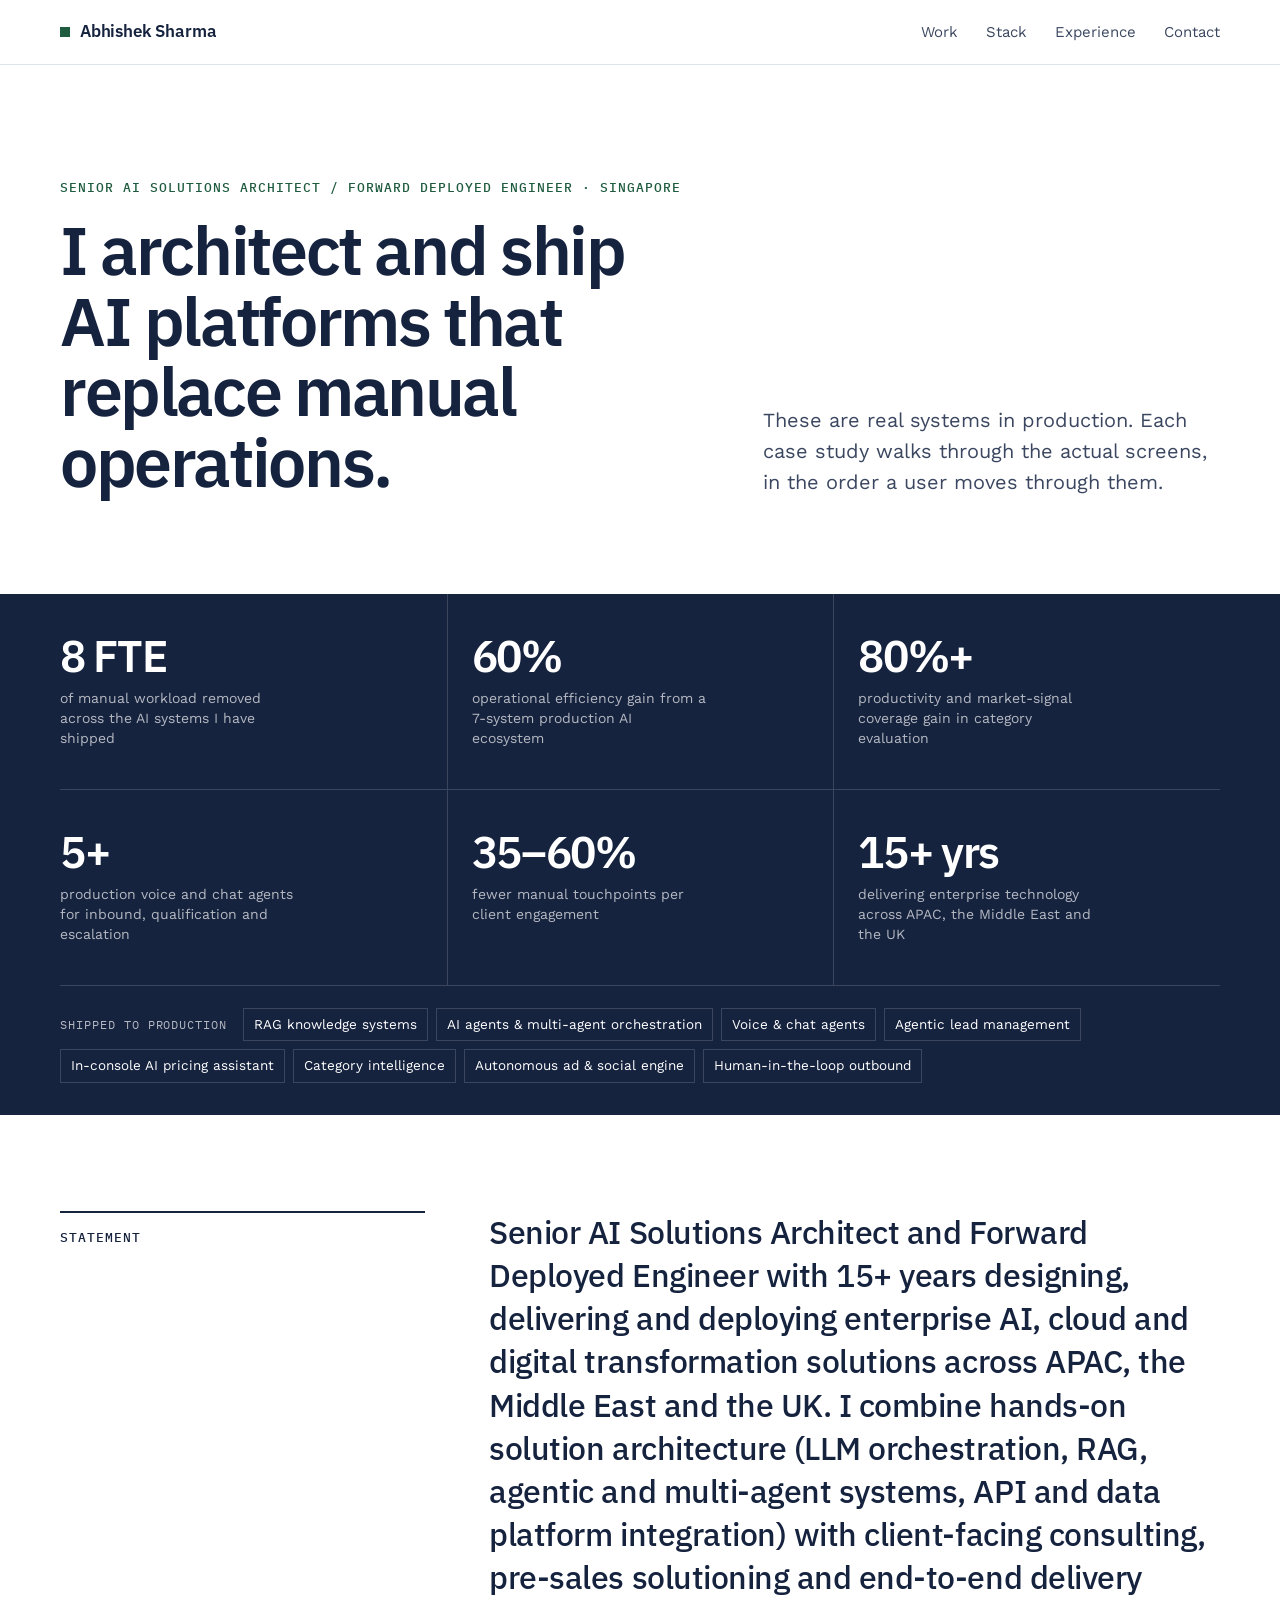
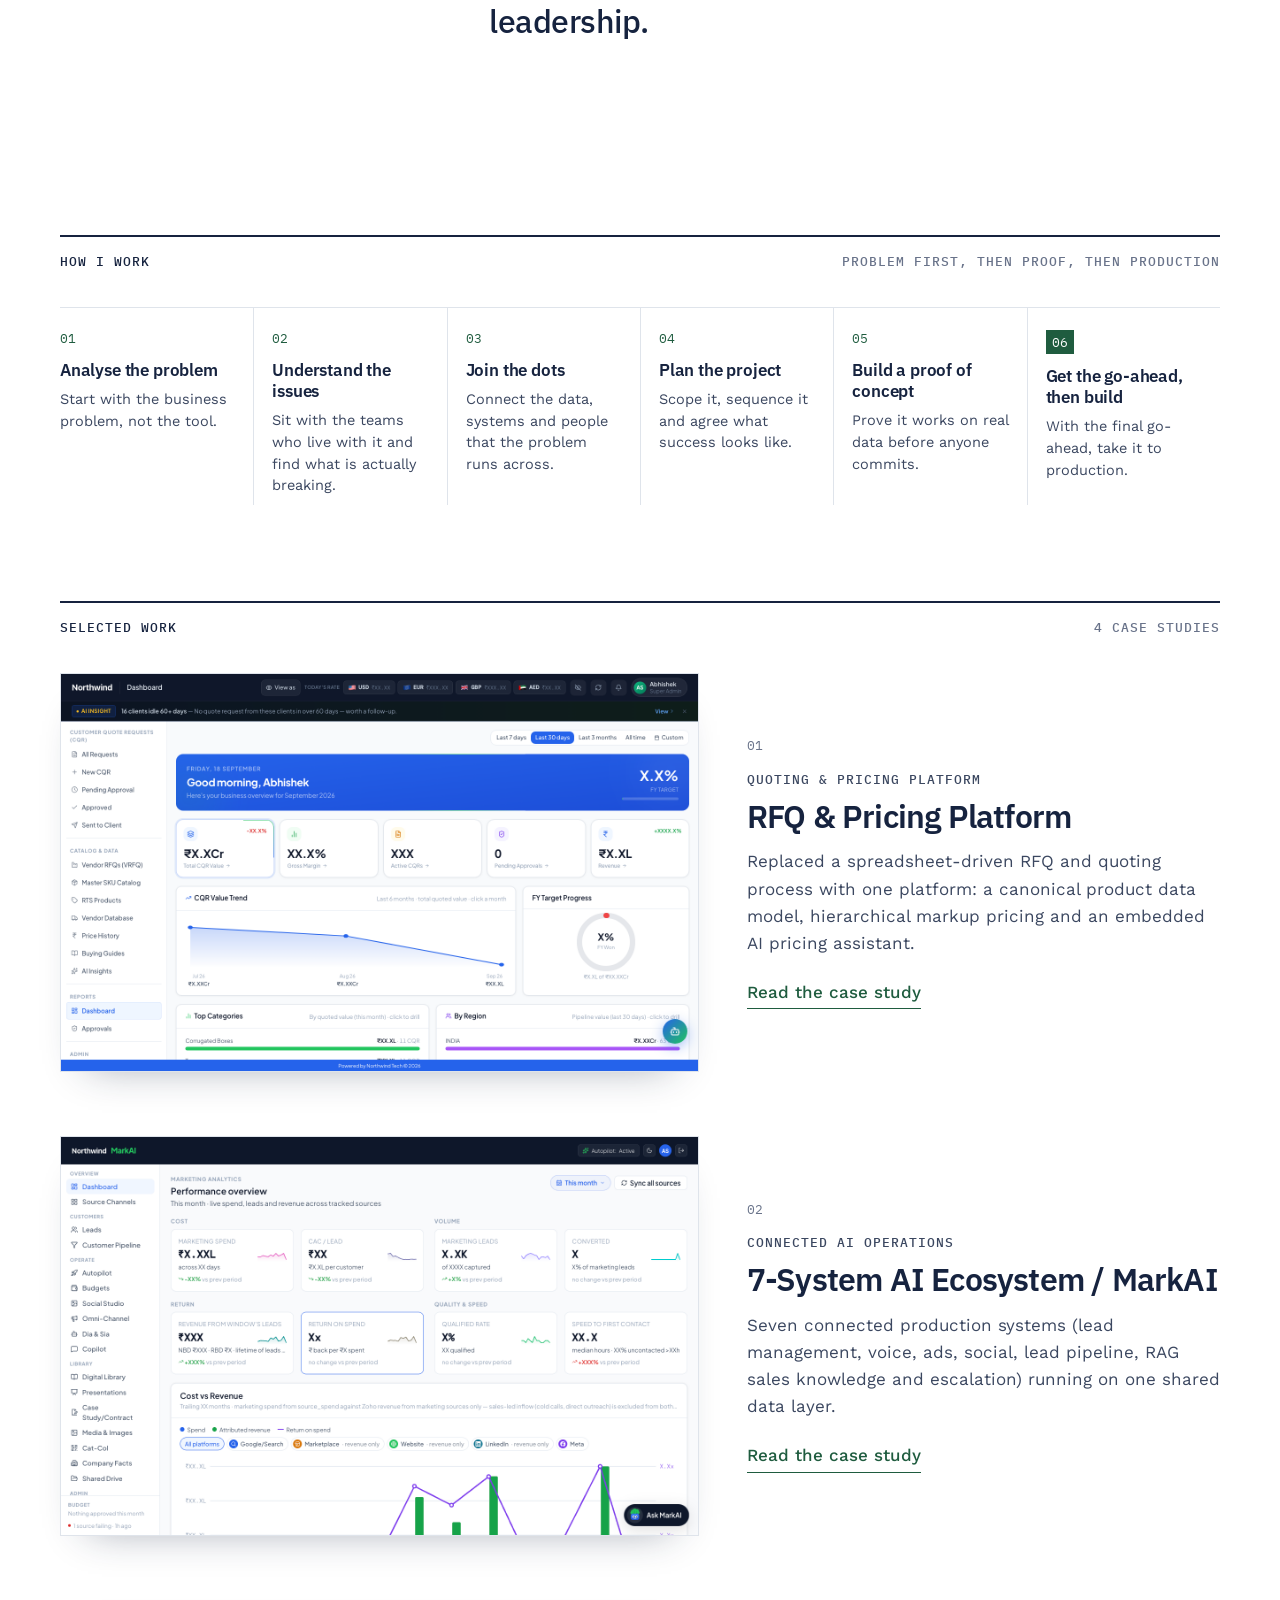
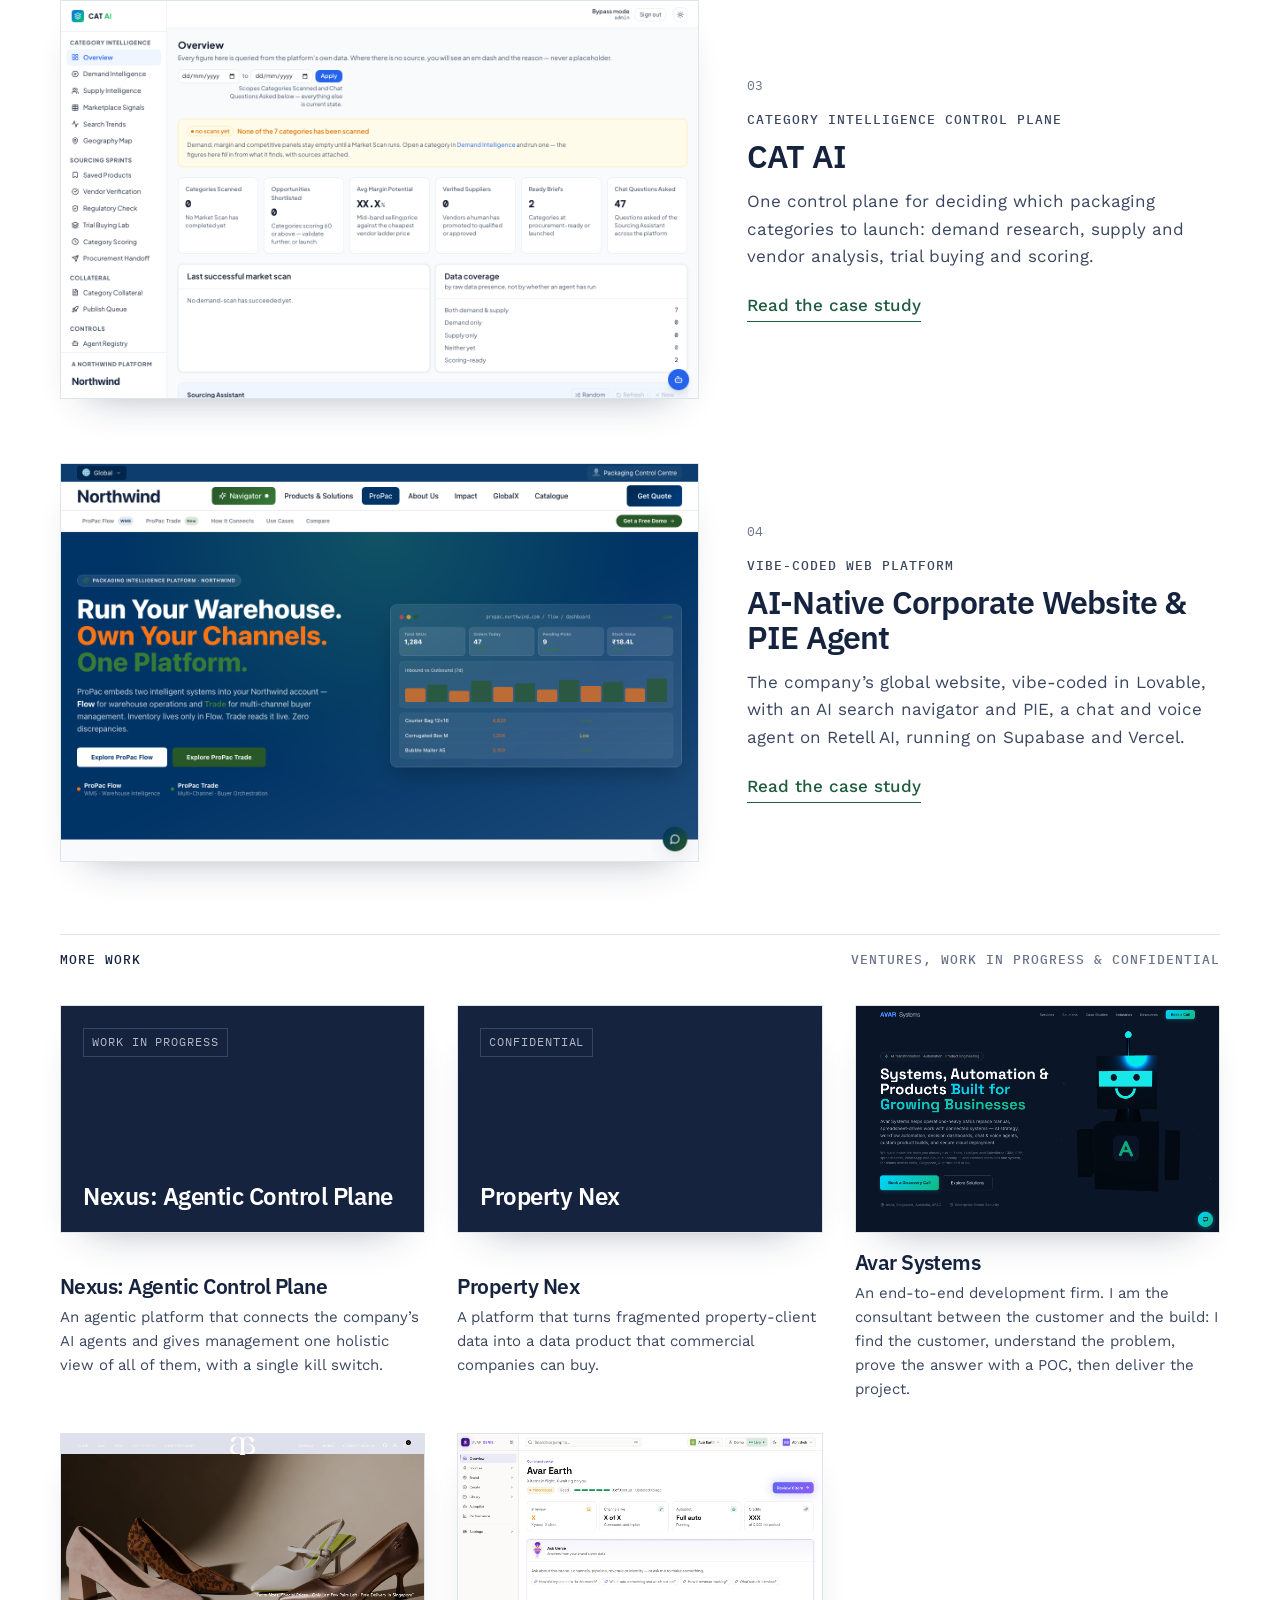
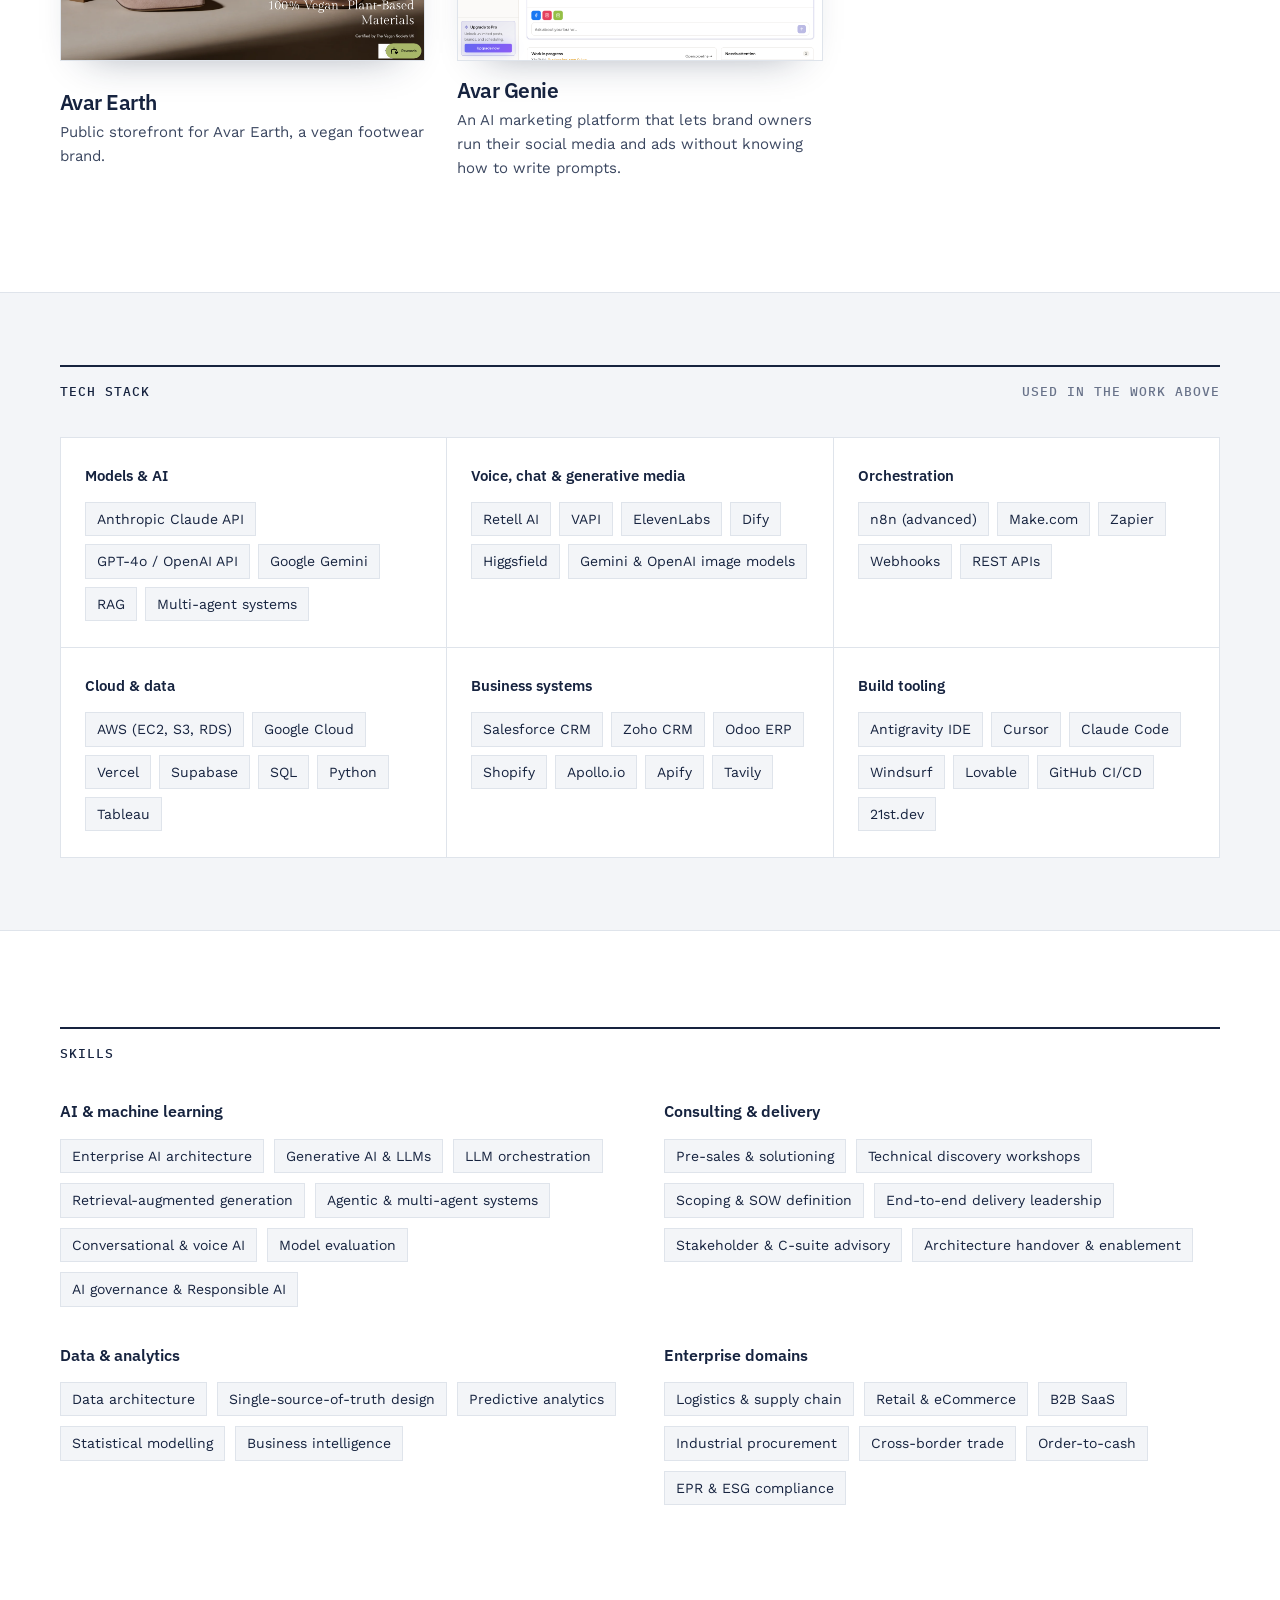
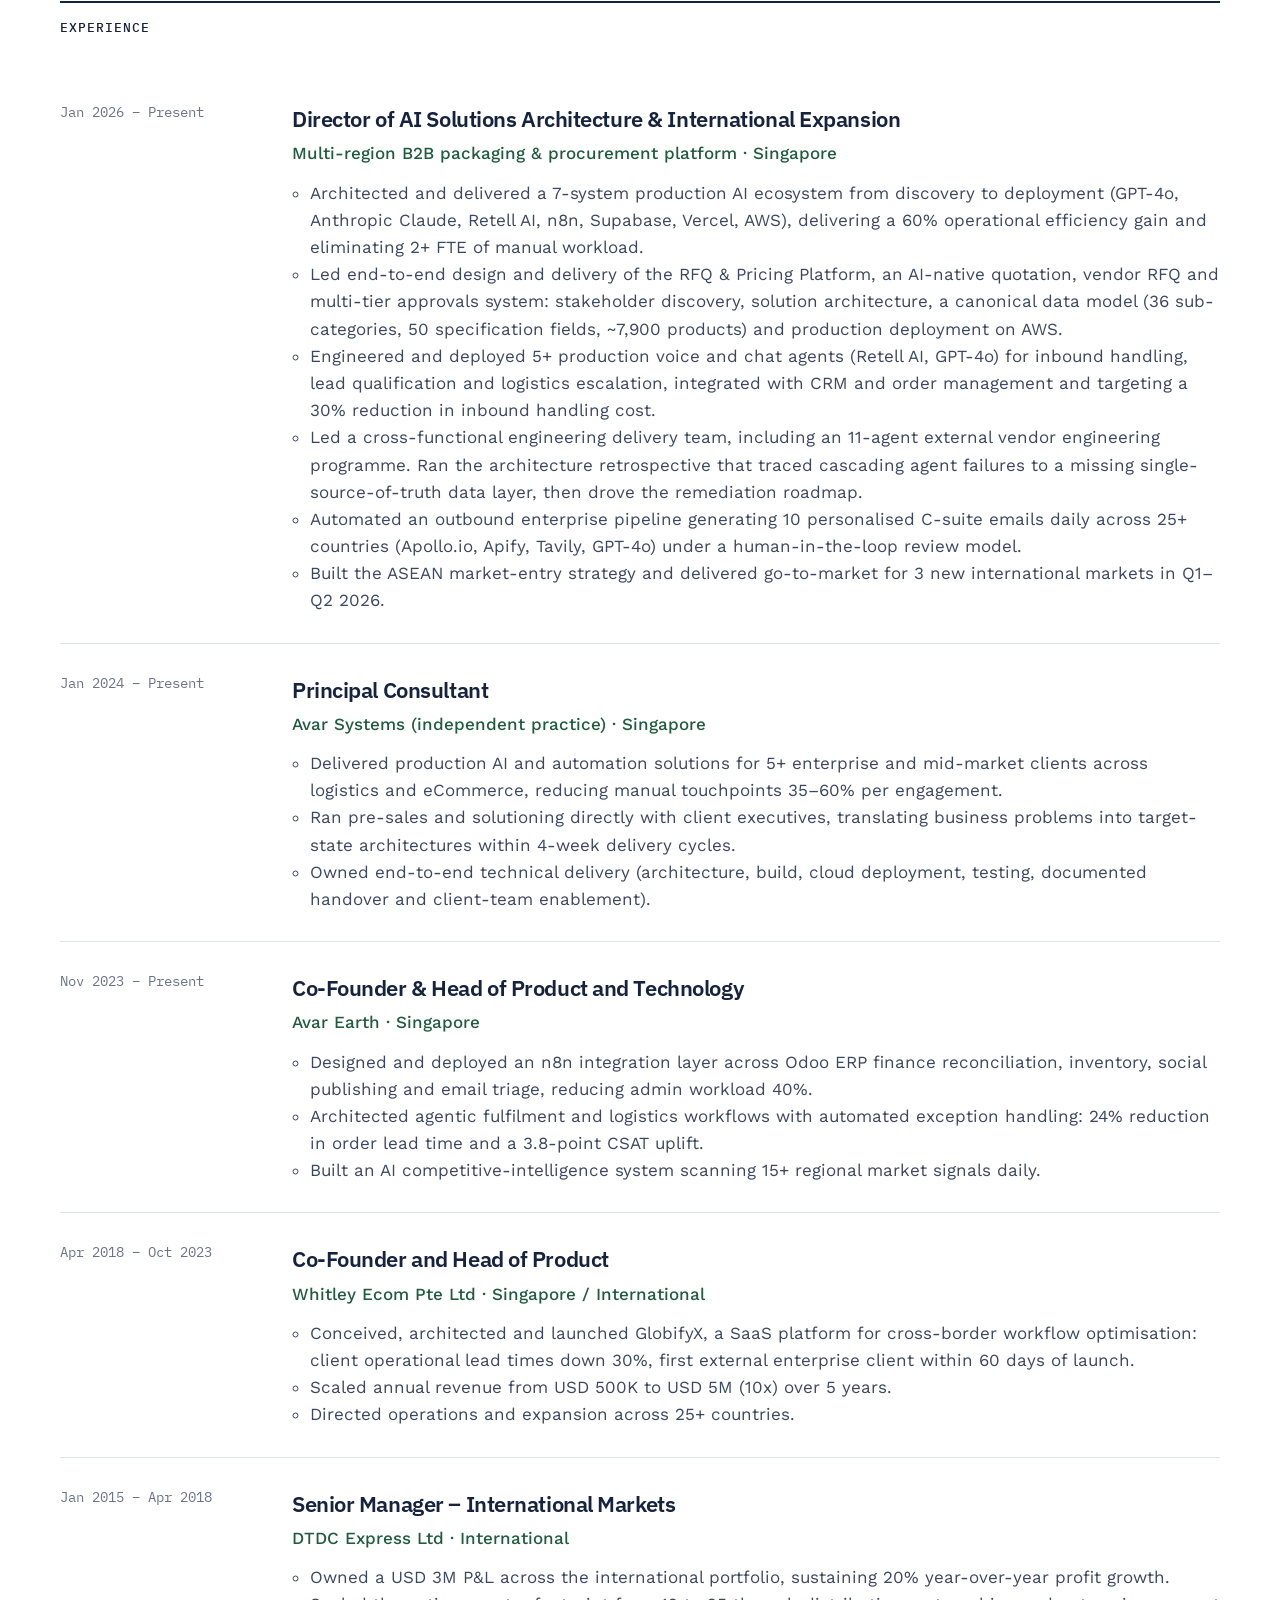
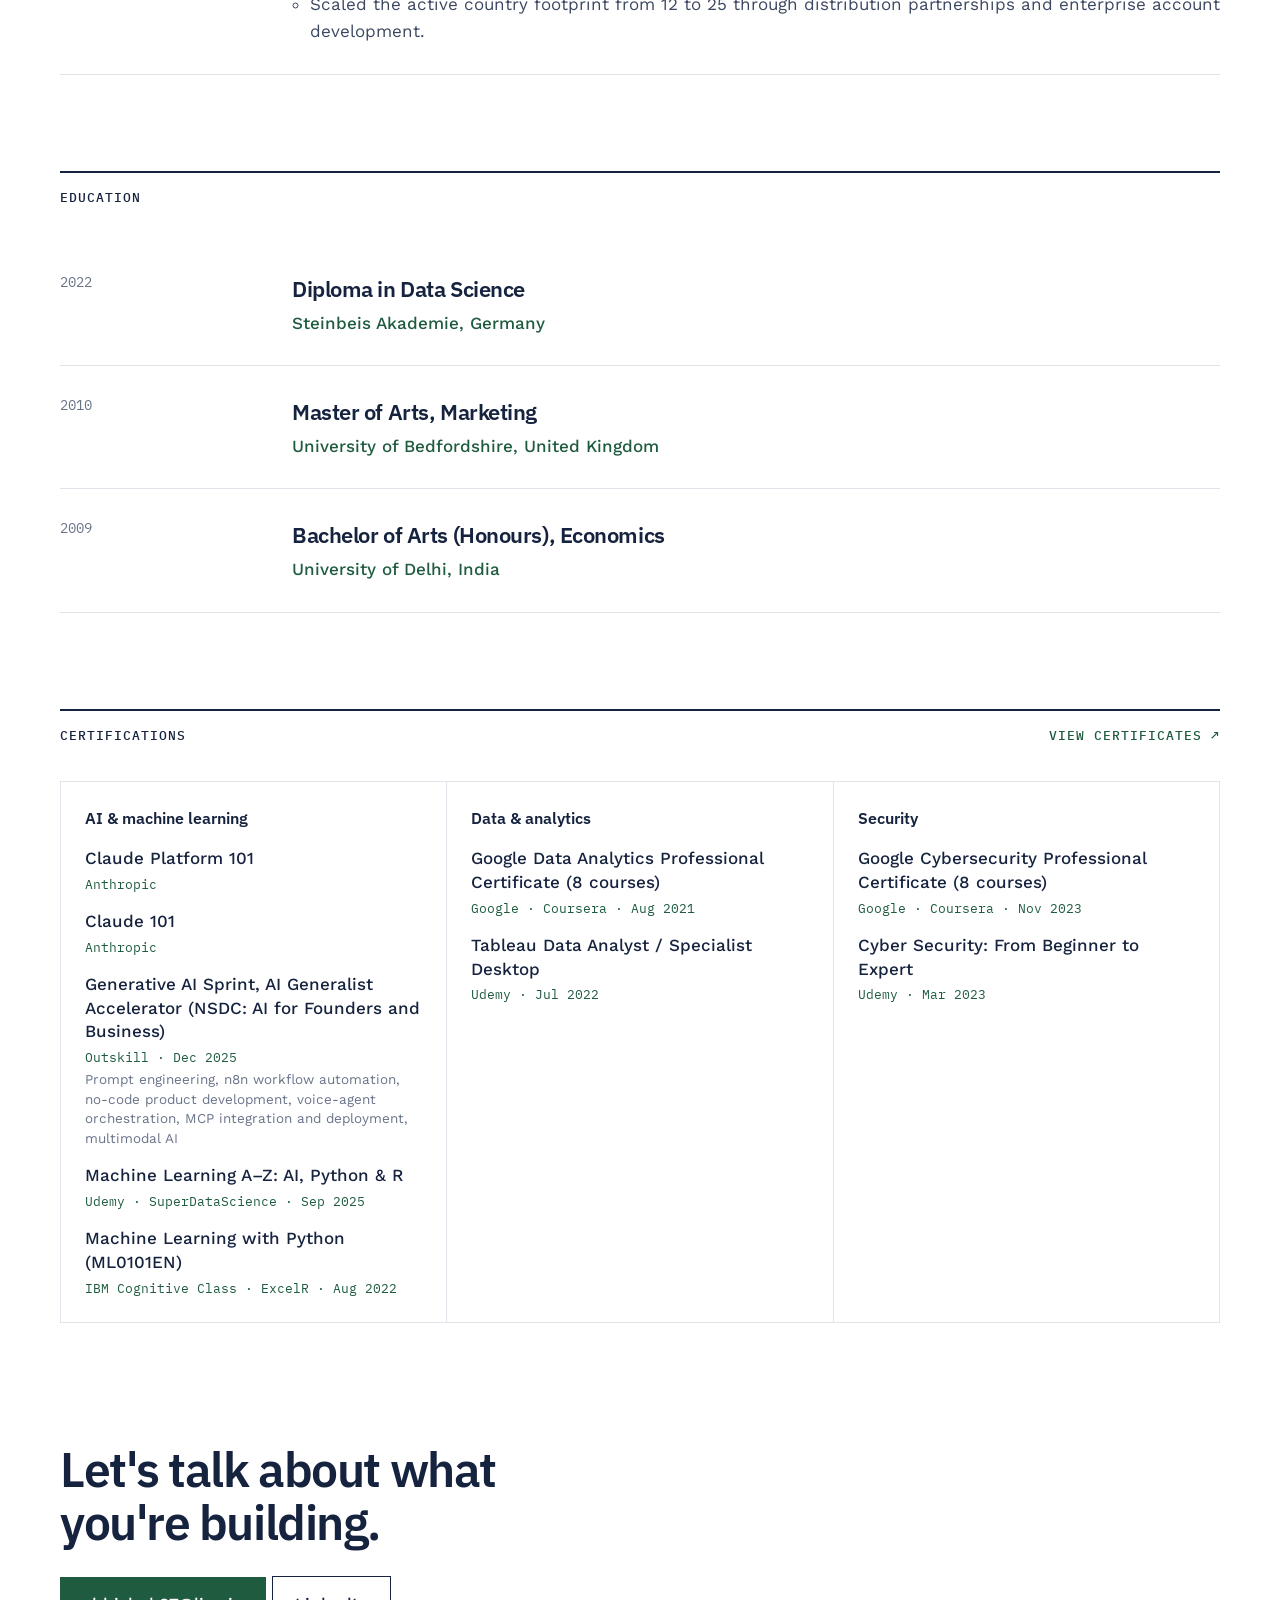
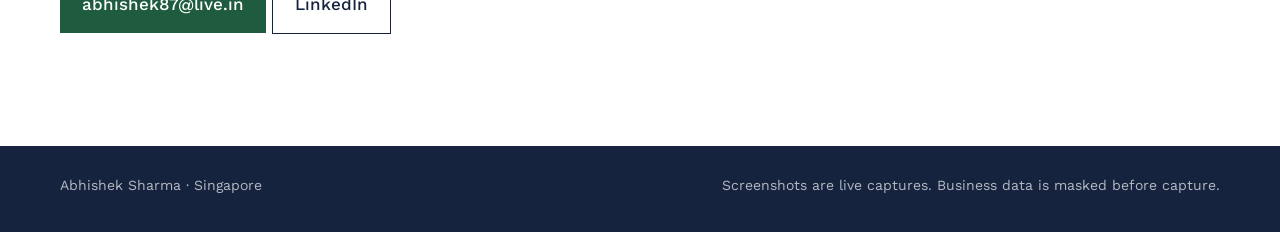
==== index.html @ 3db982b4 "Portfolio: case studies, experience, certifications Static site: open index.html to view. Screens ar" ====
<!doctype html>
<html lang="en">
<head>
<meta charset="utf-8">
<meta name="viewport" content="width=device-width, initial-scale=1">
<title>Abhishek Sharma | Senior AI Solutions Architect / Forward Deployed Engineer</title>
<meta name="description" content="Abhishek Sharma, Senior AI Solutions Architect / Forward Deployed Engineer. Platforms architected and shipped.">
<link rel="preconnect" href="https://fonts.googleapis.com">
<link rel="preconnect" href="https://fonts.gstatic.com" crossorigin>
<link href="https://fonts.googleapis.com/css2?family=IBM+Plex+Sans:wght@500;600&family=IBM+Plex+Mono:wght@500&family=Work+Sans:wght@400;500;600&display=swap" rel="stylesheet">
<link rel="stylesheet" href="style.css">
</head>
<body>
<div class="site-head-bar"><header class="site-head wrap">
  <a class="mark" href="index.html">Abhishek Sharma</a>
  <nav><a href="index.html#work">Work</a><a href="index.html#stack">Stack</a><a href="index.html#experience">Experience</a><a href="index.html#contact">Contact</a></nav>
</header></div>

<main>
<section class="wrap hero">
  <div><p class="kicker">Senior AI Solutions Architect / Forward Deployed Engineer · Singapore</p>
  <h1>I architect and ship AI platforms that replace manual operations.</h1></div>
  <p class="lede">These are real systems in production. Each case study walks through the actual screens, in the order a user moves through them.</p>
</section>
<section class="metrics">
  <div class="wrap metrics-row">
    <div class="metric"><span class="v">8 FTE</span><span class="l">of manual workload removed across the AI systems I have shipped</span></div>
    <div class="metric"><span class="v">60%</span><span class="l">operational efficiency gain from a 7-system production AI ecosystem</span></div>
    <div class="metric"><span class="v">80%+</span><span class="l">productivity and market-signal coverage gain in category evaluation</span></div>
    <div class="metric"><span class="v">5+</span><span class="l">production voice and chat agents for inbound, qualification and escalation</span></div>
    <div class="metric"><span class="v">35–60%</span><span class="l">fewer manual touchpoints per client engagement</span></div>
    <div class="metric"><span class="v">15+ yrs</span><span class="l">delivering enterprise technology across APAC, the Middle East and the UK</span></div>
  </div>
  <div class="wrap capabilities"><span class="cap-label">Shipped to production</span><span class="cap">RAG knowledge systems</span><span class="cap">AI agents &amp; multi-agent orchestration</span><span class="cap">Voice &amp; chat agents</span><span class="cap">Agentic lead management</span><span class="cap">In-console AI pricing assistant</span><span class="cap">Category intelligence</span><span class="cap">Autonomous ad &amp; social engine</span><span class="cap">Human-in-the-loop outbound</span></div>
</section>
<section class="statement-wrap">
  <div class="wrap statement">
    <div class="section-label" style="margin:0;align-self:start"><span>Statement</span></div>
    <div><blockquote>Senior AI Solutions Architect and Forward Deployed Engineer with 15+ years designing, delivering and deploying enterprise AI, cloud and digital transformation solutions across APAC, the Middle East and the UK. I combine hands-on solution architecture (LLM orchestration, RAG, agentic and multi-agent systems, API and data platform integration) with client-facing consulting, pre-sales solutioning and end-to-end delivery leadership.</blockquote></div>
  </div>
</section>
<section class="wrap" id="approach">
  <div class="section-label"><span>How I work</span><span class="count">problem first, then proof, then production</span></div>
  <ol class="steps"><li><h3>Analyse the problem</h3><p>Start with the business problem, not the tool.</p></li><li><h3>Understand the issues</h3><p>Sit with the teams who live with it and find what is actually breaking.</p></li><li><h3>Join the dots</h3><p>Connect the data, systems and people that the problem runs across.</p></li><li><h3>Plan the project</h3><p>Scope it, sequence it and agree what success looks like.</p></li><li><h3>Build a proof of concept</h3><p>Prove it works on real data before anyone commits.</p></li><li><h3>Get the go-ahead, then build</h3><p>With the final go-ahead, take it to production.</p></li></ol>
</section>
<section class="wrap" id="work">
  <div class="section-label"><span>Selected work</span><span class="count">4 case studies</span></div>
  <div class="cards">
    <a class="card" href="work/rfq-platform.html">
      <div class="card-img"><img src="img/rfq-platform/02-dashboard-overview.png" alt="" loading="lazy"></div>
      <div class="card-body"><span class="num">01</span><p class="kicker">Quoting &amp; pricing platform</p><h3>RFQ &amp; Pricing Platform</h3><p>Replaced a spreadsheet-driven RFQ and quoting process with one platform: a canonical product data model, hierarchical markup pricing and an embedded AI pricing assistant.</p><span class="more">Read the case study</span></div>
    </a>
    <a class="card" href="work/markai.html">
      <div class="card-img"><img src="img/markai/02-dashboard-performance-overview.png" alt="" loading="lazy"></div>
      <div class="card-body"><span class="num">02</span><p class="kicker">Connected AI operations</p><h3>7-System AI Ecosystem / MarkAI</h3><p>Seven connected production systems (lead management, voice, ads, social, lead pipeline, RAG sales knowledge and escalation) running on one shared data layer.</p><span class="more">Read the case study</span></div>
    </a>
    <a class="card" href="work/cat-ai.html">
      <div class="card-img"><img src="img/cat-ai/01-overview-control-plane.png" alt="" loading="lazy"></div>
      <div class="card-body"><span class="num">03</span><p class="kicker">Category intelligence control plane</p><h3>CAT AI</h3><p>One control plane for deciding which packaging categories to launch: demand research, supply and vendor analysis, trial buying and scoring.</p><span class="more">Read the case study</span></div>
    </a>
    <a class="card" href="work/corporate-site.html">
      <div class="card-img"><img src="img/corporate-site/04-platform-wms-and-trade.png" alt="" loading="lazy"></div>
      <div class="card-body"><span class="num">04</span><p class="kicker">Vibe-coded web platform</p><h3>AI-Native Corporate Website &amp; PIE Agent</h3><p>The company’s global website, vibe-coded in Lovable, with an AI search navigator and PIE, a chat and voice agent on Retell AI, running on Supabase and Vercel.</p><span class="more">Read the case study</span></div>
    </a>
  </div>
  <div class="section-label sub"><span>More work</span><span class="count">ventures, work in progress &amp; confidential</span></div>
  <div class="cards small">
    <a class="card" href="work/nexus.html">
      <div class="card-img"><div class="no-shot"><span class="badge">Work in progress</span><span class="nm">Nexus: Agentic Control Plane</span></div></div>
      <div class="card-body"><h3>Nexus: Agentic Control Plane</h3><p>An agentic platform that connects the company’s AI agents and gives management one holistic view of all of them, with a single kill switch.</p></div>
    </a>
    <a class="card" href="work/property-nex.html">
      <div class="card-img"><div class="no-shot"><span class="badge">Confidential</span><span class="nm">Property Nex</span></div></div>
      <div class="card-body"><h3>Property Nex</h3><p>A platform that turns fragmented property-client data into a data product that commercial companies can buy.</p></div>
    </a>
    <a class="card" href="work/avar-systems.html">
      <div class="card-img"><img src="img/avar-systems/01-homepage-hero.png" alt="" loading="lazy"></div>
      <div class="card-body"><h3>Avar Systems</h3><p>An end-to-end development firm. I am the consultant between the customer and the build: I find the customer, understand the problem, prove the answer with a POC, then deliver the project.</p></div>
    </a>
    <a class="card" href="work/avar-earth.html">
      <div class="card-img"><img src="img/avar-earth/01-storefront-homepage.png" alt="" loading="lazy"></div>
      <div class="card-body"><h3>Avar Earth</h3><p>Public storefront for Avar Earth, a vegan footwear brand.</p></div>
    </a>
    <a class="card" href="work/avar-genie.html">
      <div class="card-img"><img src="img/avar-genie/03-app-overview.png" alt="" loading="lazy"></div>
      <div class="card-body"><h3>Avar Genie</h3><p>An AI marketing platform that lets brand owners run their social media and ads without knowing how to write prompts.</p></div>
    </a>
  </div>
</section>
<section class="band" id="stack" style="margin-top:112px;padding:72px 0">
  <div class="wrap">
    <div class="section-label"><span>Tech stack</span><span class="count">used in the work above</span></div>
    <div class="stack-grid">
      <div class="stack-group"><h3>Models &amp; AI</h3><ul><li class="chip">Anthropic Claude API</li><li class="chip">GPT-4o / OpenAI API</li><li class="chip">Google Gemini</li><li class="chip">RAG</li><li class="chip">Multi-agent systems</li></ul></div>
      <div class="stack-group"><h3>Voice, chat &amp; generative media</h3><ul><li class="chip">Retell AI</li><li class="chip">VAPI</li><li class="chip">ElevenLabs</li><li class="chip">Dify</li><li class="chip">Higgsfield</li><li class="chip">Gemini &amp; OpenAI image models</li></ul></div>
      <div class="stack-group"><h3>Orchestration</h3><ul><li class="chip">n8n (advanced)</li><li class="chip">Make.com</li><li class="chip">Zapier</li><li class="chip">Webhooks</li><li class="chip">REST APIs</li></ul></div>
      <div class="stack-group"><h3>Cloud &amp; data</h3><ul><li class="chip">AWS (EC2, S3, RDS)</li><li class="chip">Google Cloud</li><li class="chip">Vercel</li><li class="chip">Supabase</li><li class="chip">SQL</li><li class="chip">Python</li><li class="chip">Tableau</li></ul></div>
      <div class="stack-group"><h3>Business systems</h3><ul><li class="chip">Salesforce CRM</li><li class="chip">Zoho CRM</li><li class="chip">Odoo ERP</li><li class="chip">Shopify</li><li class="chip">Apollo.io</li><li class="chip">Apify</li><li class="chip">Tavily</li></ul></div>
      <div class="stack-group"><h3>Build tooling</h3><ul><li class="chip">Antigravity IDE</li><li class="chip">Cursor</li><li class="chip">Claude Code</li><li class="chip">Windsurf</li><li class="chip">Lovable</li><li class="chip">GitHub CI/CD</li><li class="chip">21st.dev</li></ul></div>
    </div>
  </div>
</section>
<section class="wrap two-col" id="skills">
  <div class="section-label"><span>Skills</span></div>
  <div class="skill-groups"><div><h3>AI &amp; machine learning</h3><ul class="skills"><li>Enterprise AI architecture</li><li>Generative AI &amp; LLMs</li><li>LLM orchestration</li><li>Retrieval-augmented generation</li><li>Agentic &amp; multi-agent systems</li><li>Conversational &amp; voice AI</li><li>Model evaluation</li><li>AI governance &amp; Responsible AI</li></ul></div><div><h3>Consulting &amp; delivery</h3><ul class="skills"><li>Pre-sales &amp; solutioning</li><li>Technical discovery workshops</li><li>Scoping &amp; SOW definition</li><li>End-to-end delivery leadership</li><li>Stakeholder &amp; C-suite advisory</li><li>Architecture handover &amp; enablement</li></ul></div><div><h3>Data &amp; analytics</h3><ul class="skills"><li>Data architecture</li><li>Single-source-of-truth design</li><li>Predictive analytics</li><li>Statistical modelling</li><li>Business intelligence</li></ul></div><div><h3>Enterprise domains</h3><ul class="skills"><li>Logistics &amp; supply chain</li><li>Retail &amp; eCommerce</li><li>B2B SaaS</li><li>Industrial procurement</li><li>Cross-border trade</li><li>Order-to-cash</li><li>EPR &amp; ESG compliance</li></ul></div></div>
</section>
<section class="wrap two-col" id="experience">
  <div class="section-label"><span>Experience</span></div>
  <ol class="timeline"><li><span class="when">Jan 2026 – Present</span><div><h3>Director of AI Solutions Architecture &amp; International Expansion</h3><p class="org">Multi-region B2B packaging &amp; procurement platform · Singapore</p><ul><li>Architected and delivered a 7-system production AI ecosystem from discovery to deployment (GPT-4o, Anthropic Claude, Retell AI, n8n, Supabase, Vercel, AWS), delivering a 60% operational efficiency gain and eliminating 2+ FTE of manual workload.</li><li>Led end-to-end design and delivery of the RFQ &amp; Pricing Platform, an AI-native quotation, vendor RFQ and multi-tier approvals system: stakeholder discovery, solution architecture, a canonical data model (36 sub-categories, 50 specification fields, ~7,900 products) and production deployment on AWS.</li><li>Engineered and deployed 5+ production voice and chat agents (Retell AI, GPT-4o) for inbound handling, lead qualification and logistics escalation, integrated with CRM and order management and targeting a 30% reduction in inbound handling cost.</li><li>Led a cross-functional engineering delivery team, including an 11-agent external vendor engineering programme. Ran the architecture retrospective that traced cascading agent failures to a missing single-source-of-truth data layer, then drove the remediation roadmap.</li><li>Automated an outbound enterprise pipeline generating 10 personalised C-suite emails daily across 25+ countries (Apollo.io, Apify, Tavily, GPT-4o) under a human-in-the-loop review model.</li><li>Built the ASEAN market-entry strategy and delivered go-to-market for 3 new international markets in Q1–Q2 2026.</li></ul></div></li><li><span class="when">Jan 2024 – Present</span><div><h3>Principal Consultant</h3><p class="org">Avar Systems (independent practice) · Singapore</p><ul><li>Delivered production AI and automation solutions for 5+ enterprise and mid-market clients across logistics and eCommerce, reducing manual touchpoints 35–60% per engagement.</li><li>Ran pre-sales and solutioning directly with client executives, translating business problems into target-state architectures within 4-week delivery cycles.</li><li>Owned end-to-end technical delivery (architecture, build, cloud deployment, testing, documented handover and client-team enablement).</li></ul></div></li><li><span class="when">Nov 2023 – Present</span><div><h3>Co-Founder &amp; Head of Product and Technology</h3><p class="org">Avar Earth · Singapore</p><ul><li>Designed and deployed an n8n integration layer across Odoo ERP finance reconciliation, inventory, social publishing and email triage, reducing admin workload 40%.</li><li>Architected agentic fulfilment and logistics workflows with automated exception handling: 24% reduction in order lead time and a 3.8-point CSAT uplift.</li><li>Built an AI competitive-intelligence system scanning 15+ regional market signals daily.</li></ul></div></li><li><span class="when">Apr 2018 – Oct 2023</span><div><h3>Co-Founder and Head of Product</h3><p class="org">Whitley Ecom Pte Ltd · Singapore / International</p><ul><li>Conceived, architected and launched GlobifyX, a SaaS platform for cross-border workflow optimisation: client operational lead times down 30%, first external enterprise client within 60 days of launch.</li><li>Scaled annual revenue from USD 500K to USD 5M (10x) over 5 years.</li><li>Directed operations and expansion across 25+ countries.</li></ul></div></li><li><span class="when">Jan 2015 – Apr 2018</span><div><h3>Senior Manager – International Markets</h3><p class="org">DTDC Express Ltd · International</p><ul><li>Owned a USD 3M P&amp;L across the international portfolio, sustaining 20% year-over-year profit growth.</li><li>Scaled the active country footprint from 12 to 25 through distribution partnerships and enterprise account development.</li></ul></div></li></ol>
</section>
<section class="wrap two-col" id="education">
  <div class="section-label"><span>Education</span></div>
  <ol class="timeline"><li><span class="when">2022</span><div><h3>Diploma in Data Science</h3><p class="org">Steinbeis Akademie, Germany</p></div></li><li><span class="when">2010</span><div><h3>Master of Arts, Marketing</h3><p class="org">University of Bedfordshire, United Kingdom</p></div></li><li><span class="when">2009</span><div><h3>Bachelor of Arts (Honours), Economics</h3><p class="org">University of Delhi, India</p></div></li></ol>

</section>
<section class="wrap" id="certifications">
  <div class="section-label"><span>Certifications</span><a class="count" href="https://drive.google.com/drive/folders/1HsID_NAYCeaGhy2oTXD5T_U6zu7Yrmox" rel="noopener">View certificates ↗</a></div>
  <div class="cert-grid">
    <div class="cert-group"><h3>AI &amp; machine learning</h3><ul><li><span class="ct">Claude Platform 101</span><span class="cm">Anthropic</span></li><li><span class="ct">Claude 101</span><span class="cm">Anthropic</span></li><li><span class="ct">Generative AI Sprint, AI Generalist Accelerator (NSDC: AI for Founders and Business)</span><span class="cm">Outskill · Dec 2025</span><span class="cn">Prompt engineering, n8n workflow automation, no-code product development, voice-agent orchestration, MCP integration and deployment, multimodal AI</span></li><li><span class="ct">Machine Learning A–Z: AI, Python &amp; R</span><span class="cm">Udemy · SuperDataScience · Sep 2025</span></li><li><span class="ct">Machine Learning with Python (ML0101EN)</span><span class="cm">IBM Cognitive Class · ExcelR · Aug 2022</span></li></ul></div>
    <div class="cert-group"><h3>Data &amp; analytics</h3><ul><li><span class="ct">Google Data Analytics Professional Certificate (8 courses)</span><span class="cm">Google · Coursera · Aug 2021</span></li><li><span class="ct">Tableau Data Analyst / Specialist Desktop</span><span class="cm">Udemy · Jul 2022</span></li></ul></div>
    <div class="cert-group"><h3>Security</h3><ul><li><span class="ct">Google Cybersecurity Professional Certificate (8 courses)</span><span class="cm">Google · Coursera · Nov 2023</span></li><li><span class="ct">Cyber Security: From Beginner to Expert</span><span class="cm">Udemy · Mar 2023</span></li></ul></div>
  </div>
</section>
<section class="wrap contact" id="contact">
  <h2>Let's talk about what you're building.</h2>
  <p><a class="btn" href="mailto:abhishek87@live.in">abhishek87@live.in</a> <a class="btn ghost" href="https://linkedin.com/in/abhishek-sharma">LinkedIn</a></p>
</section>
</main>
<div class="site-foot-bar"><footer class="site-foot wrap"><span>Abhishek Sharma · Singapore</span><span>Screenshots are live captures. Business data is masked before capture.</span></footer></div>
</body>
</html>
---- style.css ----
:root {
  --bg: #FFFFFF;
  --surface: #F3F5F8;
  --surface-2: #E9EDF2;
  --ink: #16233F;
  --ink-2: #3B4760;
  --ink-3: #69738A;
  --rule: #DFE4EB;
  --accent: #1F5C3F;
  --on-dark: #FFFFFF;
  --on-dark-2: rgba(255, 255, 255, 0.68);
  --on-dark-rule: rgba(255, 255, 255, 0.16);
  --head: 'IBM Plex Sans', 'Helvetica Neue', Helvetica, sans-serif;
  --sans: 'Work Sans', 'Helvetica Neue', Helvetica, sans-serif;
  --mono: 'IBM Plex Mono', ui-monospace, Menlo, monospace;
}

* { box-sizing: border-box; }
html { -webkit-text-size-adjust: 100%; }
body {
  margin: 0; background: var(--bg); color: var(--ink);
  font: 400 17px/1.6 var(--sans);
  -webkit-font-smoothing: antialiased;
}
img { max-width: 100%; display: block; }
a { color: inherit; }
h1, h2, h3 { font-family: var(--head); font-weight: 600; letter-spacing: -0.02em; margin: 0; }

.wrap { width: min(1160px, 100% - 32px); margin-inline: auto; }
.band { background: var(--surface); border-block: 1px solid var(--rule); }

/* Header / footer */
.site-head-bar { position: sticky; top: 0; z-index: 10; background: rgba(255, 255, 255, 0.92); backdrop-filter: blur(8px); border-bottom: 1px solid var(--rule); }
.site-head { display: flex; justify-content: space-between; align-items: center; height: 64px; }
.mark { font-family: var(--head); font-size: 17px; text-decoration: none; font-weight: 600; letter-spacing: -0.01em; display: inline-flex; align-items: center; gap: 10px; }
.mark::before { content: ''; width: 10px; height: 10px; background: var(--accent); }
.site-head nav { display: flex; gap: 28px; }
.site-head nav a { text-decoration: none; font-size: 15px; color: var(--ink-2); }
.site-head nav a:hover { color: var(--accent); }
.site-foot-bar { margin-top: 112px; background: var(--ink); color: var(--on-dark-2); }
.site-foot { display: flex; justify-content: space-between; gap: 16px; flex-wrap: wrap; padding: 28px 0 36px; font-size: 14px; }

/* Shared */
.kicker { font-family: var(--mono); font-size: 12.5px; letter-spacing: 0.08em; text-transform: uppercase; color: var(--accent); font-weight: 500; margin: 0 0 18px; }
.lede { font-size: 20px; line-height: 1.55; color: var(--ink-2); max-width: 46ch; margin: 24px 0 0; }
.section-label { display: flex; justify-content: space-between; align-items: baseline; border-top: 2px solid var(--ink); padding-top: 14px; margin: 96px 0 36px; font-family: var(--mono); font-size: 12.5px; letter-spacing: 0.08em; text-transform: uppercase; font-weight: 500; }
.band .section-label { margin-top: 0; }
.section-label.sub { margin-top: 72px; border-top: 1px solid var(--rule); }
.section-label .count { color: var(--ink-3); }
.pending { font-size: 15px; color: var(--ink-3); border: 1px dashed var(--ink-3); padding: 14px 18px; margin: 0; max-width: 60ch; background: var(--bg); }

/* Home hero */
.hero { padding: 112px 0 96px; display: grid; grid-template-columns: 1.4fr 1fr; gap: 64px; align-items: end; }
.hero h1 { font-size: clamp(40px, 5.6vw, 68px); line-height: 1.04; max-width: 16ch; font-weight: 600; letter-spacing: -0.035em; }
.hero .lede { margin: 0; }

/* Metrics bar */
.metrics { background: var(--ink); color: var(--on-dark); }
.metrics-row { display: grid; grid-template-columns: repeat(3, 1fr); }
.metrics-row .metric:nth-child(n+4) { border-top: 1px solid var(--on-dark-rule); }
.metrics-row .metric:nth-child(3n+1) { padding-left: 0; border-left: 0; }
.capabilities { display: flex; flex-wrap: wrap; gap: 8px; align-items: center; padding: 22px 0 32px; border-top: 1px solid var(--on-dark-rule); }
.cap-label { font-family: var(--mono); font-size: 12px; letter-spacing: 0.08em; text-transform: uppercase; color: var(--on-dark-2); margin-right: 8px; }
.cap { font-size: 13.5px; color: var(--on-dark); border: 1px solid var(--on-dark-rule); padding: 5px 10px; }
.role { font-size: 18px; line-height: 1.65; color: var(--ink-2); max-width: 72ch; margin: 0; }
.metric { padding: 40px 24px 40px 0; display: flex; flex-direction: column; gap: 10px; }
.metric + .metric { padding-left: 24px; border-left: 1px solid var(--on-dark-rule); }
.metric .v { font-family: var(--head); font-weight: 600; letter-spacing: -0.03em; font-size: 44px; line-height: 1; }
.metric .l { font-size: 14px; line-height: 1.45; color: var(--on-dark-2); max-width: 26ch; }

/* Statement */
.statement-wrap { padding: 96px 0; }
.statement { display: grid; grid-template-columns: 1fr 2fr; gap: 64px; }
.statement blockquote { margin: 0; font-family: var(--head); font-weight: 500; font-size: clamp(24px, 2.6vw, 32px); line-height: 1.35; letter-spacing: -0.015em; }
.statement .draft { font-size: 13px; color: var(--ink-3); margin-top: 18px; font-family: var(--mono); }

/* How I work */
.steps { counter-reset: st; list-style: none; padding: 0; margin: 0; display: grid; grid-template-columns: repeat(6, 1fr); border-top: 1px solid var(--rule); }
.steps li { counter-increment: st; padding: 20px 18px 8px 0; position: relative; }
.steps li + li { padding-left: 18px; border-left: 1px solid var(--rule); }
.steps li::before { content: counter(st, decimal-leading-zero); display: block; font-family: var(--mono); font-size: 12.5px; color: var(--accent); margin-bottom: 12px; }
.steps li:last-child::before { color: var(--on-dark); background: var(--accent); display: inline-block; padding: 2px 6px; }
.steps h3 { font-size: 17px; line-height: 1.25; margin-bottom: 8px; letter-spacing: -0.01em; }
.steps p { margin: 0; font-size: 14.5px; line-height: 1.5; color: var(--ink-2); }

/* Tech stack */
.stack-grid { display: grid; grid-template-columns: repeat(3, 1fr); border-top: 1px solid var(--rule); border-left: 1px solid var(--rule); }
.stack-group { padding: 26px 24px; border-right: 1px solid var(--rule); border-bottom: 1px solid var(--rule); background: var(--bg); }
.stack-group h3 { font-size: 15px; font-weight: 600; margin-bottom: 14px; letter-spacing: 0; }
.stack-group ul { list-style: none; padding: 0; margin: 0; display: flex; flex-wrap: wrap; gap: 8px; }

/* Case study cards */
.cards { display: grid; gap: 64px; }
.card { display: grid; grid-template-columns: 1.35fr 1fr; gap: 48px; text-decoration: none; align-items: center; }
.card-img { background: var(--surface); border: 1px solid var(--rule); overflow: hidden; aspect-ratio: 16 / 10; box-shadow: 0 20px 40px -28px rgba(22, 35, 63, 0.45); }
.card-img img { width: 100%; height: 100%; object-fit: cover; object-position: top left; transition: transform .5s ease; }
.card:hover .card-img img { transform: scale(1.02); }
.no-shot { height: 100%; display: flex; flex-direction: column; justify-content: space-between; padding: 22px; background: var(--ink); color: var(--on-dark); }
.no-shot .badge { align-self: flex-start; font-family: var(--mono); font-size: 11.5px; letter-spacing: 0.08em; text-transform: uppercase; border: 1px solid var(--on-dark-rule); padding: 4px 8px; color: var(--on-dark-2); }
.no-shot .nm { font-family: var(--head); font-weight: 600; font-size: 24px; letter-spacing: -0.02em; line-height: 1.15; }
.card-body .num { font-family: var(--mono); font-size: 13px; color: var(--ink-3); display: block; margin-bottom: 12px; }
.card-body h3 { font-size: 32px; line-height: 1.1; margin-bottom: 14px; letter-spacing: -0.025em; }
.card-body p { color: var(--ink-2); margin: 0; }
.card-body .kicker { margin-bottom: 10px; }
.card .more { display: inline-block; margin-top: 22px; font-weight: 500; color: var(--accent); border-bottom: 1px solid currentColor; padding-bottom: 2px; }
.cards.small { grid-template-columns: repeat(3, 1fr); gap: 32px; }
.cards.small .card { grid-template-columns: 1fr; gap: 18px; align-items: start; }
.cards.small h3 { font-size: 21px; margin-bottom: 6px; }
.cards.small p { font-size: 15px; }

/* Skills / timeline */
.skill-groups { display: grid; grid-template-columns: repeat(2, 1fr); gap: 36px 48px; }
.skill-groups h3 { font-size: 16px; margin-bottom: 14px; letter-spacing: 0; }
.cert-grid { display: grid; grid-template-columns: repeat(3, 1fr); gap: 0; border-top: 1px solid var(--rule); border-left: 1px solid var(--rule); }
.cert-group { padding: 24px; border-right: 1px solid var(--rule); border-bottom: 1px solid var(--rule); }
.cert-group h3 { font-size: 16px; margin-bottom: 16px; letter-spacing: 0; }
.cert-group ul { list-style: none; margin: 0; padding: 0; display: grid; gap: 16px; }
.cert-group li { display: flex; flex-direction: column; gap: 3px; }
.cert-group .ct { font-weight: 500; line-height: 1.4; }
.cert-group .cm { font-family: var(--mono); font-size: 12.5px; color: var(--accent); }
.cert-group .cn { font-size: 13.5px; color: var(--ink-3); line-height: 1.45; }
.section-label a.count { text-decoration: none; color: var(--accent); }
.two-col { display: grid; grid-template-columns: 1fr; }
.skills { list-style: none; padding: 0; margin: 0; display: flex; flex-wrap: wrap; gap: 10px; }
.skills li, .chip { border: 1px solid var(--rule); background: var(--surface); padding: 5px 11px; font-size: 14px; }
.timeline { list-style: none; padding: 0; margin: 0; }
.timeline > li { display: grid; grid-template-columns: 200px 1fr; gap: 32px; padding: 28px 0; border-bottom: 1px solid var(--rule); }
.timeline .when { color: var(--ink-3); font-size: 14px; font-family: var(--mono); }
.timeline h3 { font-size: 22px; }
.timeline .org { margin: 4px 0 0; color: var(--accent); font-weight: 500; }
.timeline ul { margin: 12px 0 0; padding-left: 18px; color: var(--ink-2); }

.contact { margin-top: 120px; }
.contact h2 { font-size: clamp(32px, 4.2vw, 48px); max-width: 18ch; line-height: 1.1; margin-bottom: 28px; letter-spacing: -0.03em; }
.btn { display: inline-block; background: var(--accent); color: var(--on-dark); text-decoration: none; padding: 14px 22px; font-weight: 500; }
.btn.ghost { background: transparent; color: var(--ink); border: 1px solid var(--ink); }

/* Case study page */
.cs-hero { padding: 96px 0 24px; }
.cs-hero h1 { font-size: clamp(40px, 5.4vw, 64px); line-height: 1.05; max-width: 18ch; letter-spacing: -0.035em; }
.visit { margin: 20px 0 0; font-size: 15px; }
.visit a { color: var(--accent); }
.pas { display: grid; grid-template-columns: 1fr 1fr; gap: 56px; margin-top: 72px; padding-top: 32px; border-top: 2px solid var(--ink); }
.pas h2 { font-size: 24px; margin-bottom: 14px; }
.pas p { margin: 0; color: var(--ink-2); }
.impact-grid { display: grid; grid-template-columns: repeat(auto-fit, minmax(200px, 1fr)); background: var(--ink); color: var(--on-dark); }
.fact { padding: 30px 26px; display: flex; flex-direction: column; gap: 8px; }
.fact + .fact { border-left: 1px solid var(--on-dark-rule); }
.fact .v { font-family: var(--head); font-weight: 600; letter-spacing: -0.03em; font-size: 42px; line-height: 1; }
.fact .l { font-size: 14px; color: var(--on-dark-2); }
.impact-list { list-style: none; padding: 0; margin: 28px 0 0; display: grid; grid-template-columns: repeat(auto-fit, minmax(260px, 1fr)); gap: 12px 40px; }
.impact-list li { padding-top: 12px; border-top: 1px solid var(--rule); }
.reasons { counter-reset: r; list-style: none; padding: 0; margin: 0; display: grid; grid-template-columns: 1fr 1fr; gap: 36px 56px; }
.reasons li { counter-increment: r; font-family: var(--head); font-weight: 500; font-size: 19px; line-height: 1.5; letter-spacing: -0.01em; }
.reasons li::before { content: counter(r, decimal-leading-zero); display: block; font-family: var(--mono); font-size: 12.5px; font-weight: 500; letter-spacing: 0.08em; color: var(--accent); margin-bottom: 10px; }
.stack { display: flex; flex-wrap: wrap; gap: 8px; align-items: center; margin-top: 48px; }
.stack-label { font-family: var(--mono); font-size: 12.5px; letter-spacing: 0.08em; text-transform: uppercase; font-weight: 500; margin-right: 10px; }

.flow { margin-top: 96px; padding: 0 0 8px; }
.mask-note { font-size: 14px; color: var(--ink-3); margin: -18px 0 36px; max-width: 72ch; }
.shots { list-style: none; padding: 0; margin: 0; display: grid; gap: 72px; }
.shot { display: block; border: 1px solid var(--rule); background: var(--surface); box-shadow: 0 24px 48px -32px rgba(22, 35, 63, 0.4); max-height: 1100px; overflow: hidden; }
.shot img { width: 100%; }
figure { margin: 0; }
figcaption { display: flex; gap: 18px; align-items: baseline; margin-top: 18px; font-size: 17px; color: var(--ink-2); max-width: 80ch; }
figcaption .step { font-family: var(--mono); font-size: 14px; color: var(--accent); flex: none; }

.next { margin-top: 112px; border-top: 2px solid var(--ink); padding-top: 20px; }
.next a { text-decoration: none; font-family: var(--head); font-weight: 600; letter-spacing: -0.025em; font-size: 32px; display: inline-flex; flex-direction: column; }
.next a span { font-family: var(--mono); font-size: 12.5px; letter-spacing: 0.08em; text-transform: uppercase; font-weight: 500; color: var(--accent); }
.next a:hover { color: var(--accent); }

@media (max-width: 860px) {
  body { font-size: 16px; }
  .site-head nav { gap: 16px; }
  .hero { padding: 64px 0 56px; grid-template-columns: 1fr; gap: 24px; }
  .metrics-row { grid-template-columns: 1fr 1fr; }
  .metrics-row .metric:nth-child(n+3) { border-top: 1px solid var(--on-dark-rule); }
  .metric { padding: 24px 12px 24px 0; }
  .metric + .metric { padding-left: 0; border-left: 0; }
  .metric:nth-child(even) { padding-left: 16px; border-left: 1px solid var(--on-dark-rule); }
  .metric .v { font-size: 34px; }
  .card, .cards.small, .pas, .reasons, .statement { grid-template-columns: 1fr; }
  .statement { gap: 16px; }
  .stack-grid, .skill-groups, .cert-grid { grid-template-columns: 1fr; }
  .steps { grid-template-columns: 1fr 1fr; }
  .steps li + li { padding-left: 0; border-left: 0; }
  .steps li { border-bottom: 1px solid var(--rule); padding-bottom: 16px; }
  .card { gap: 20px; }
  .timeline > li { grid-template-columns: 1fr; gap: 6px; }
  .fact + .fact { border-left: 0; border-top: 1px solid var(--on-dark-rule); }
  .section-label { margin-top: 64px; }
  .statement-wrap { padding: 64px 0; }
  .shots { gap: 48px; }
  figcaption { font-size: 15px; gap: 12px; }
}
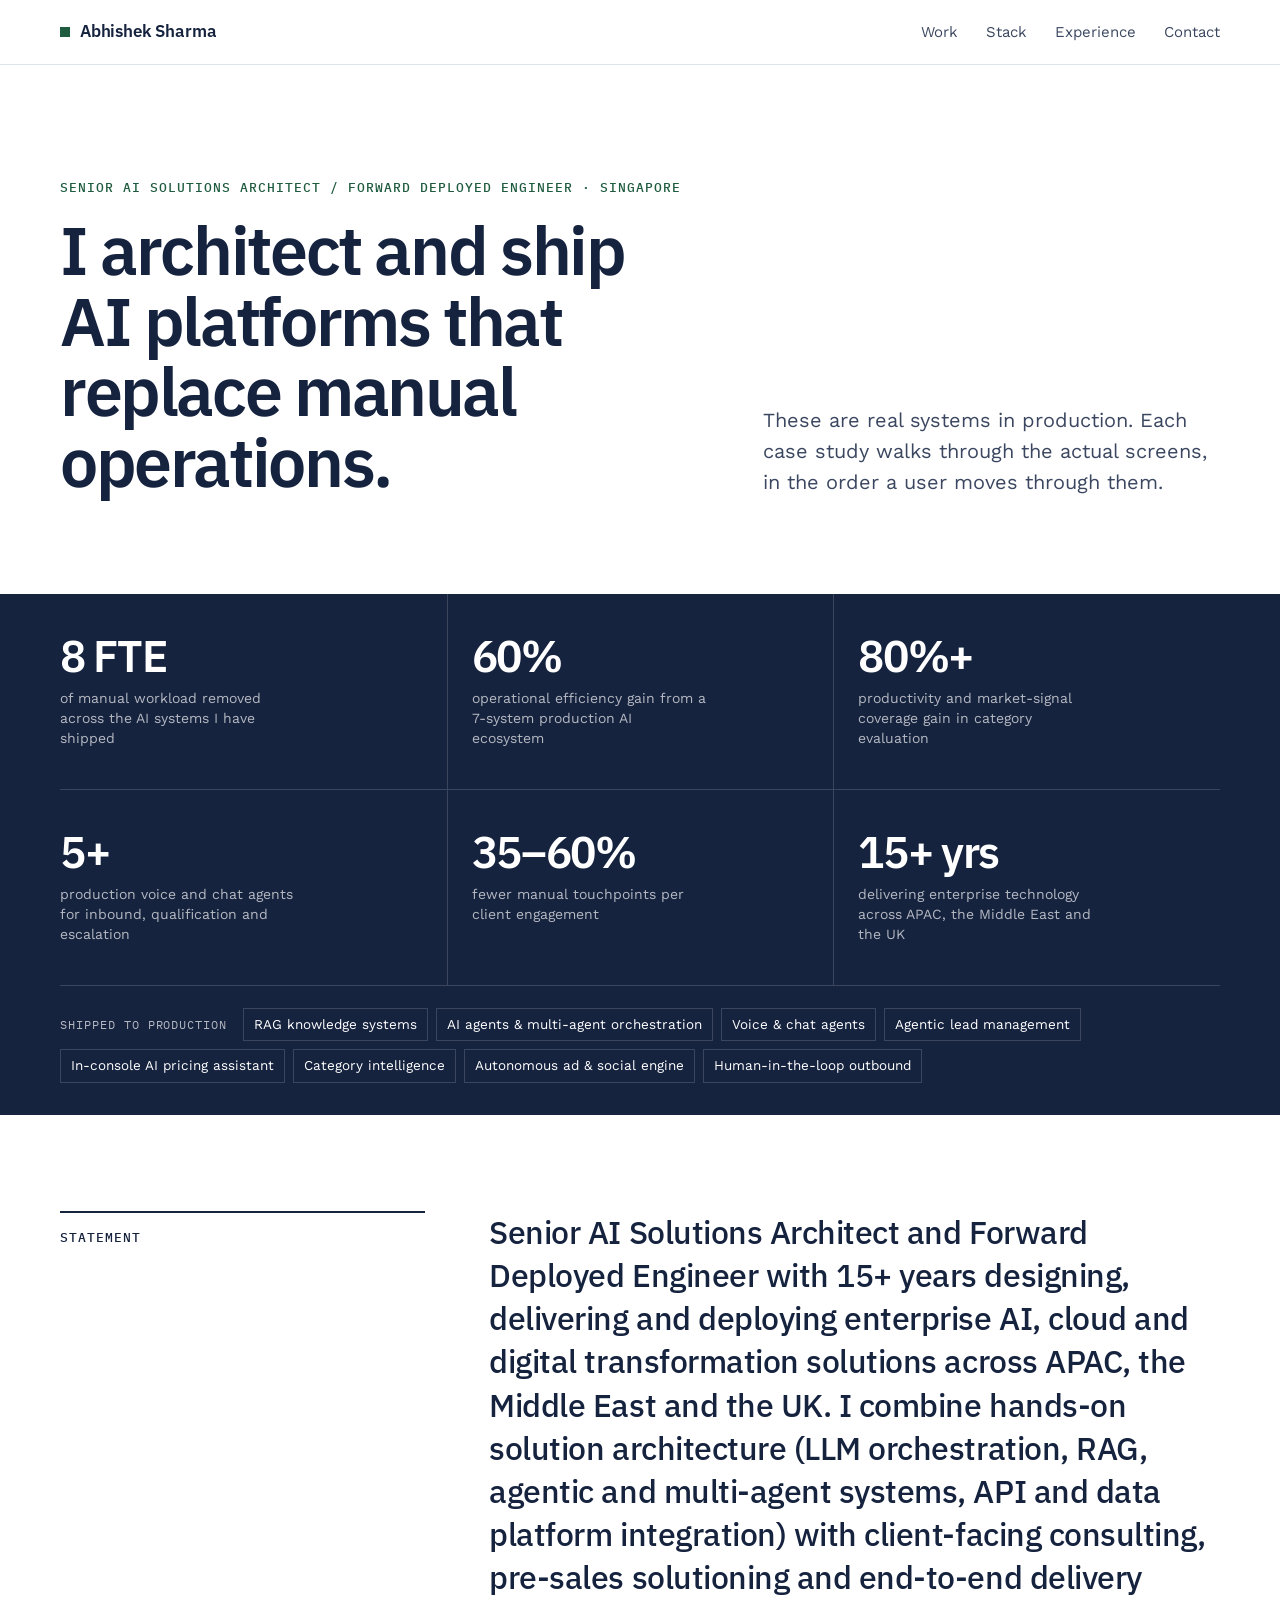
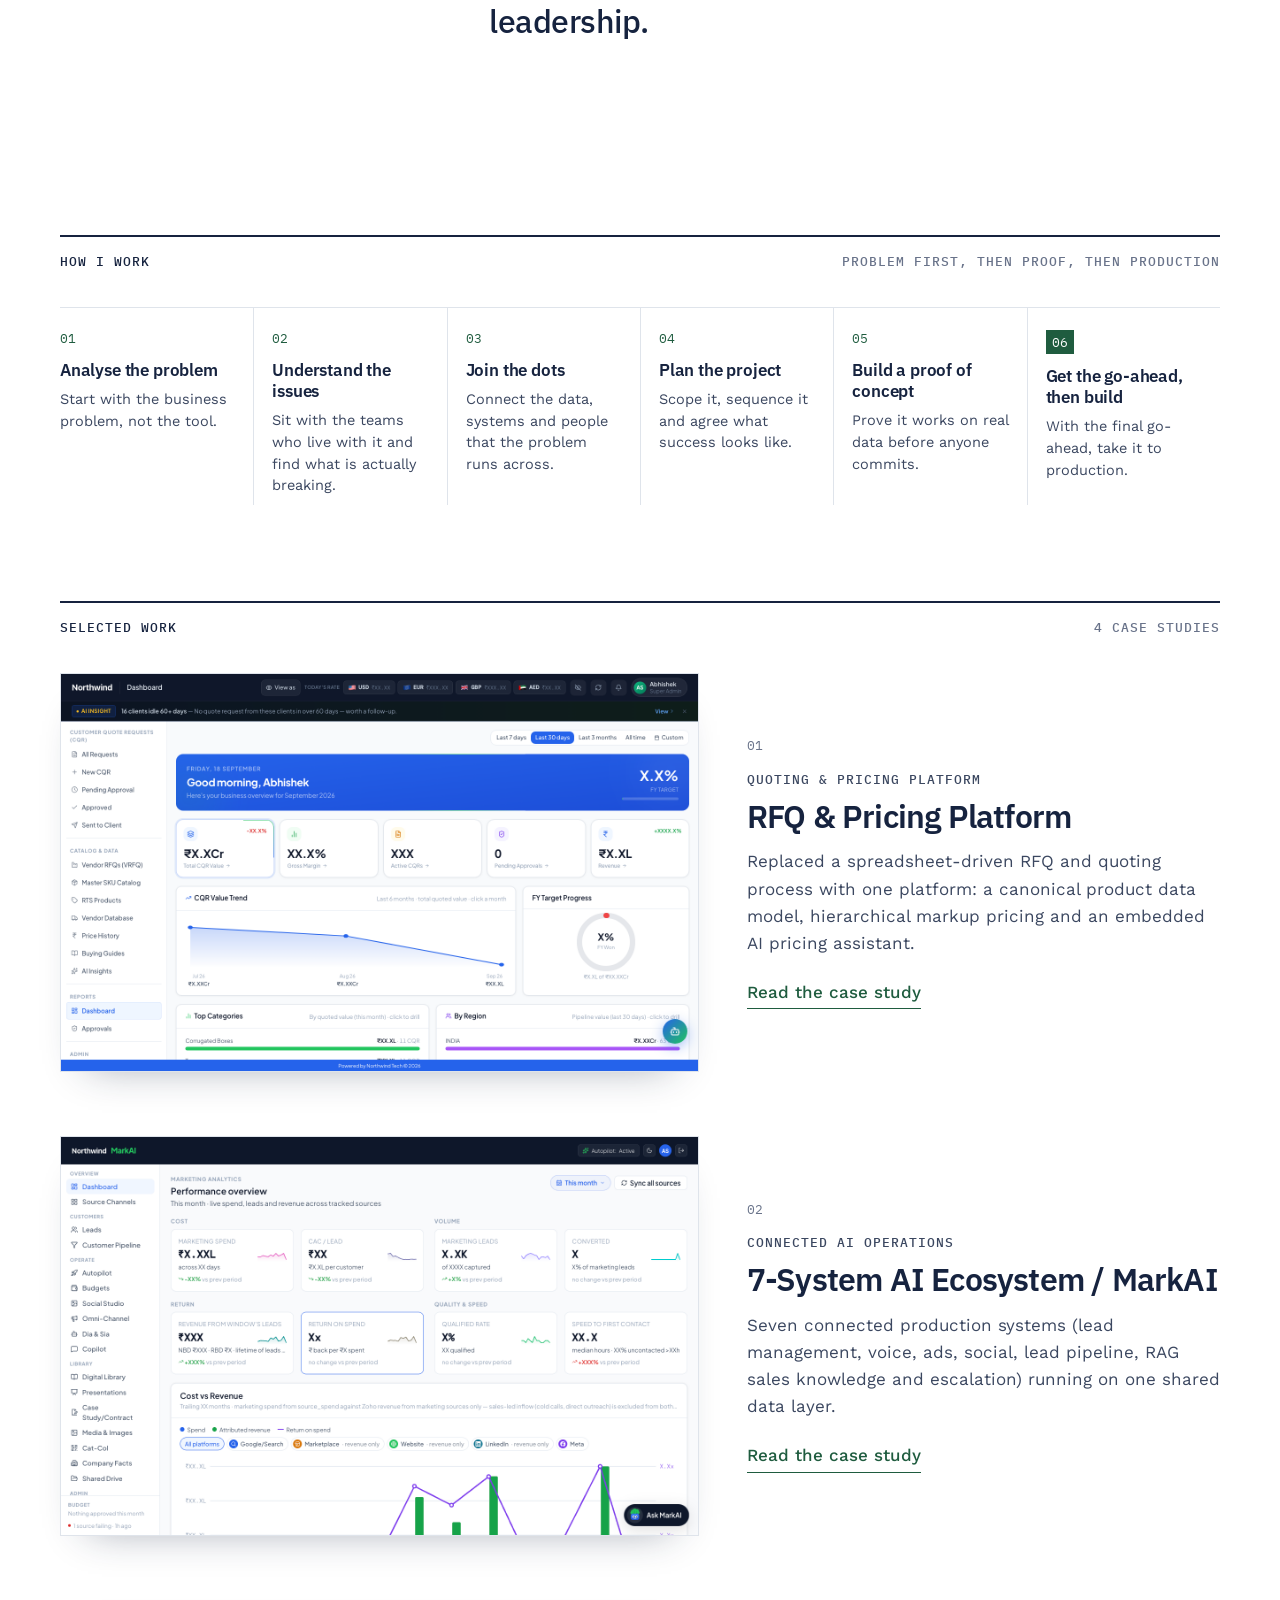
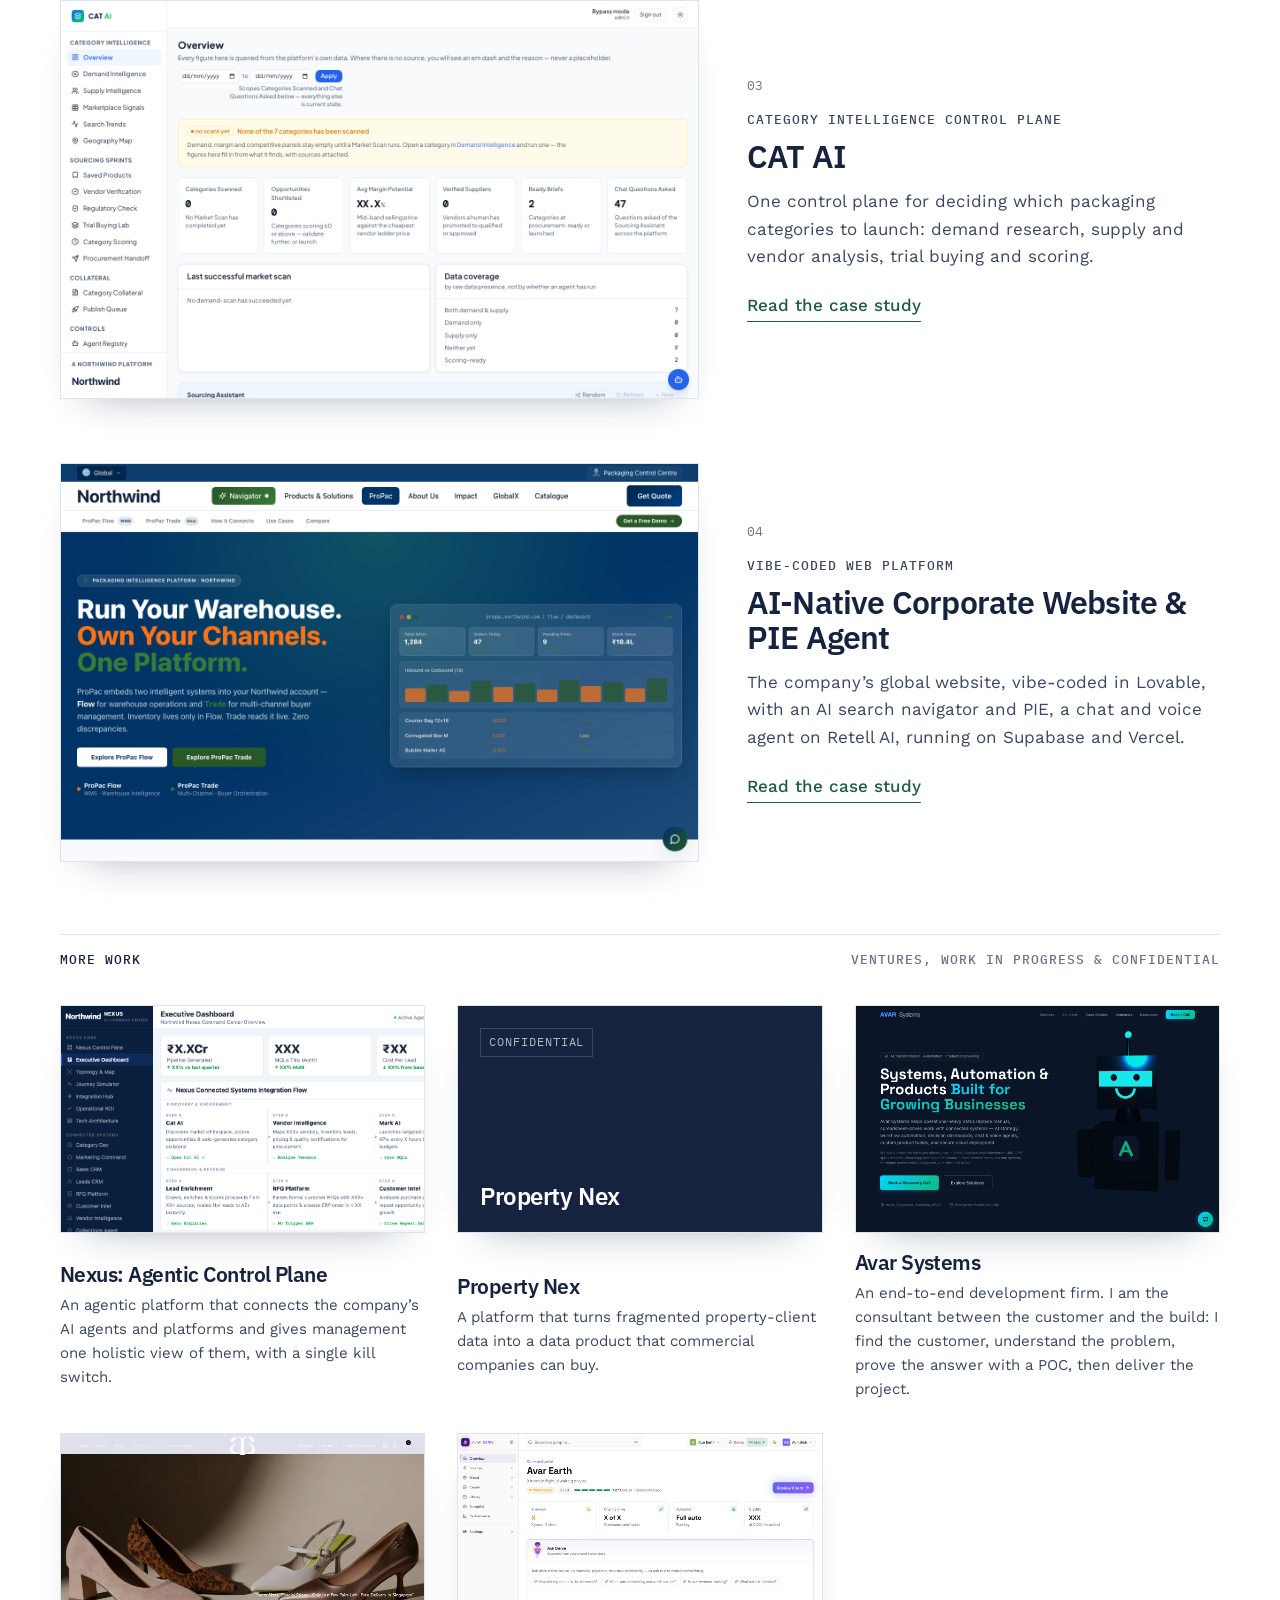
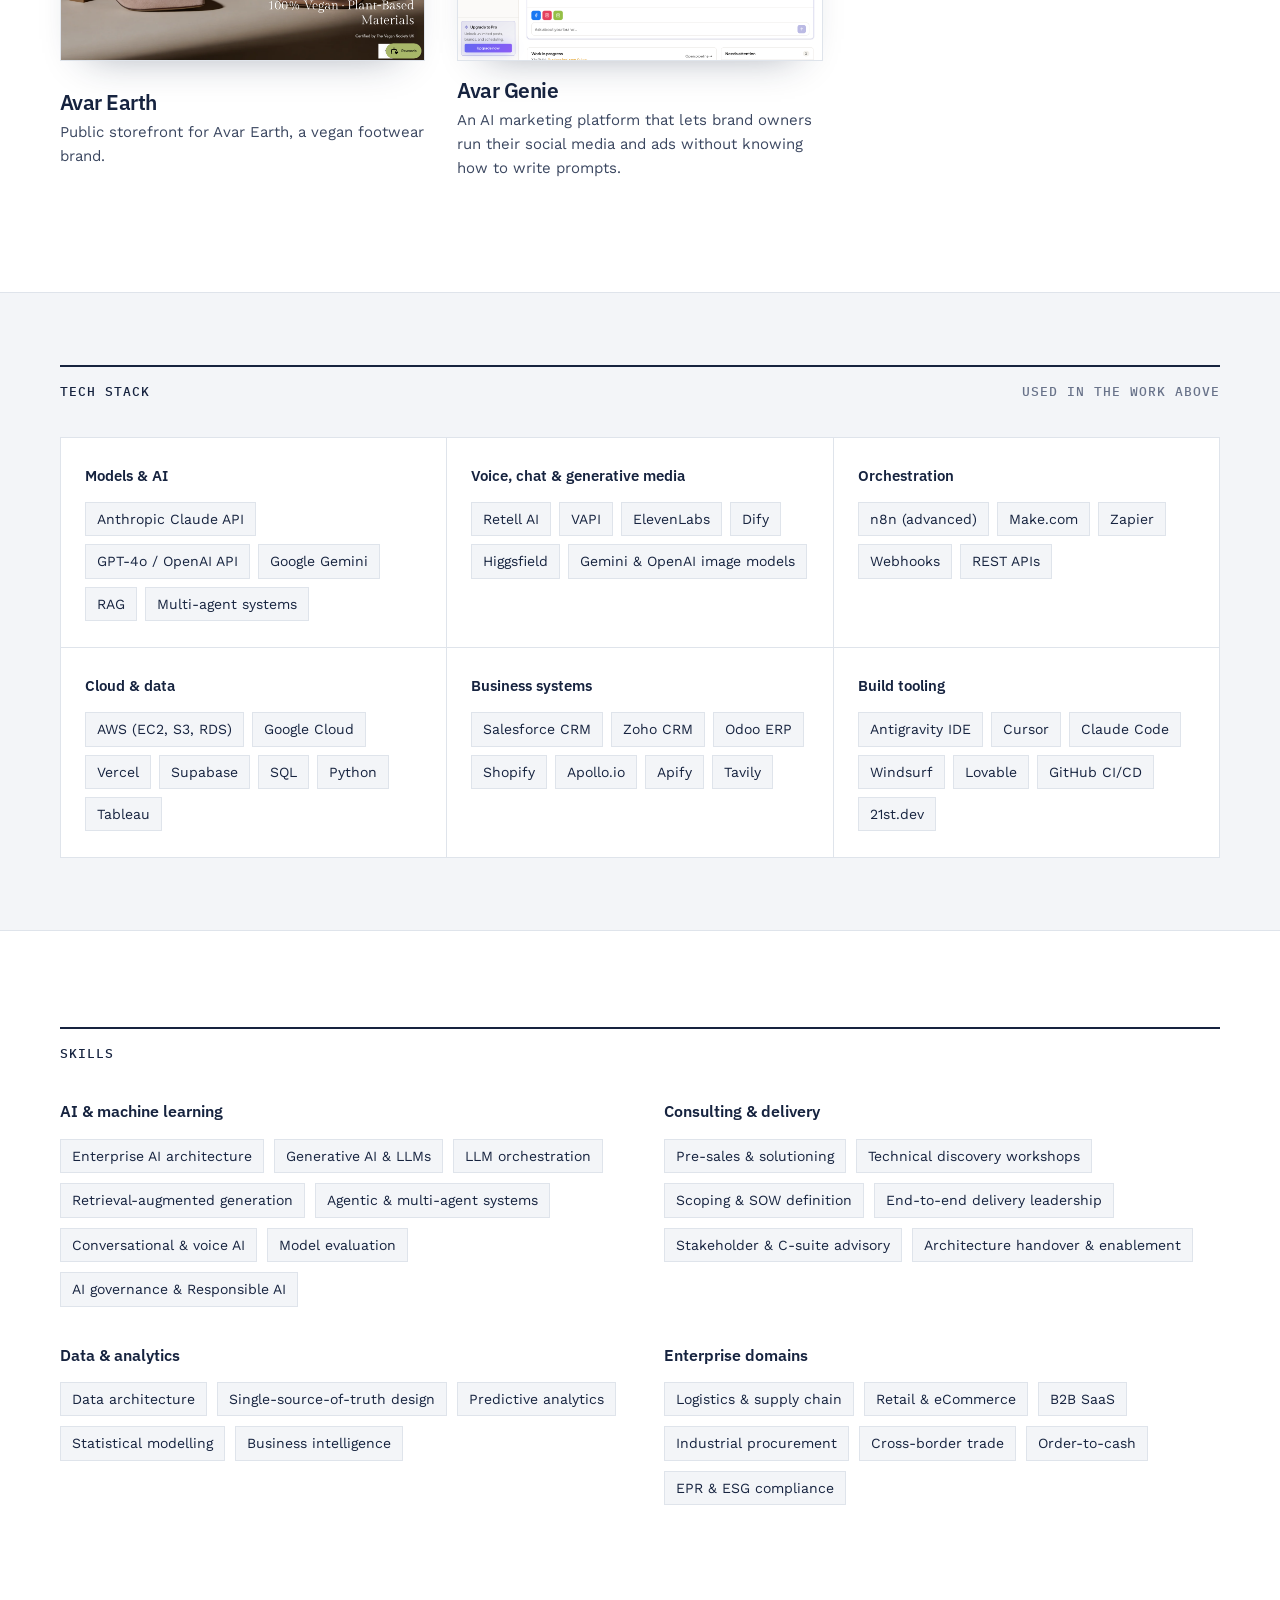
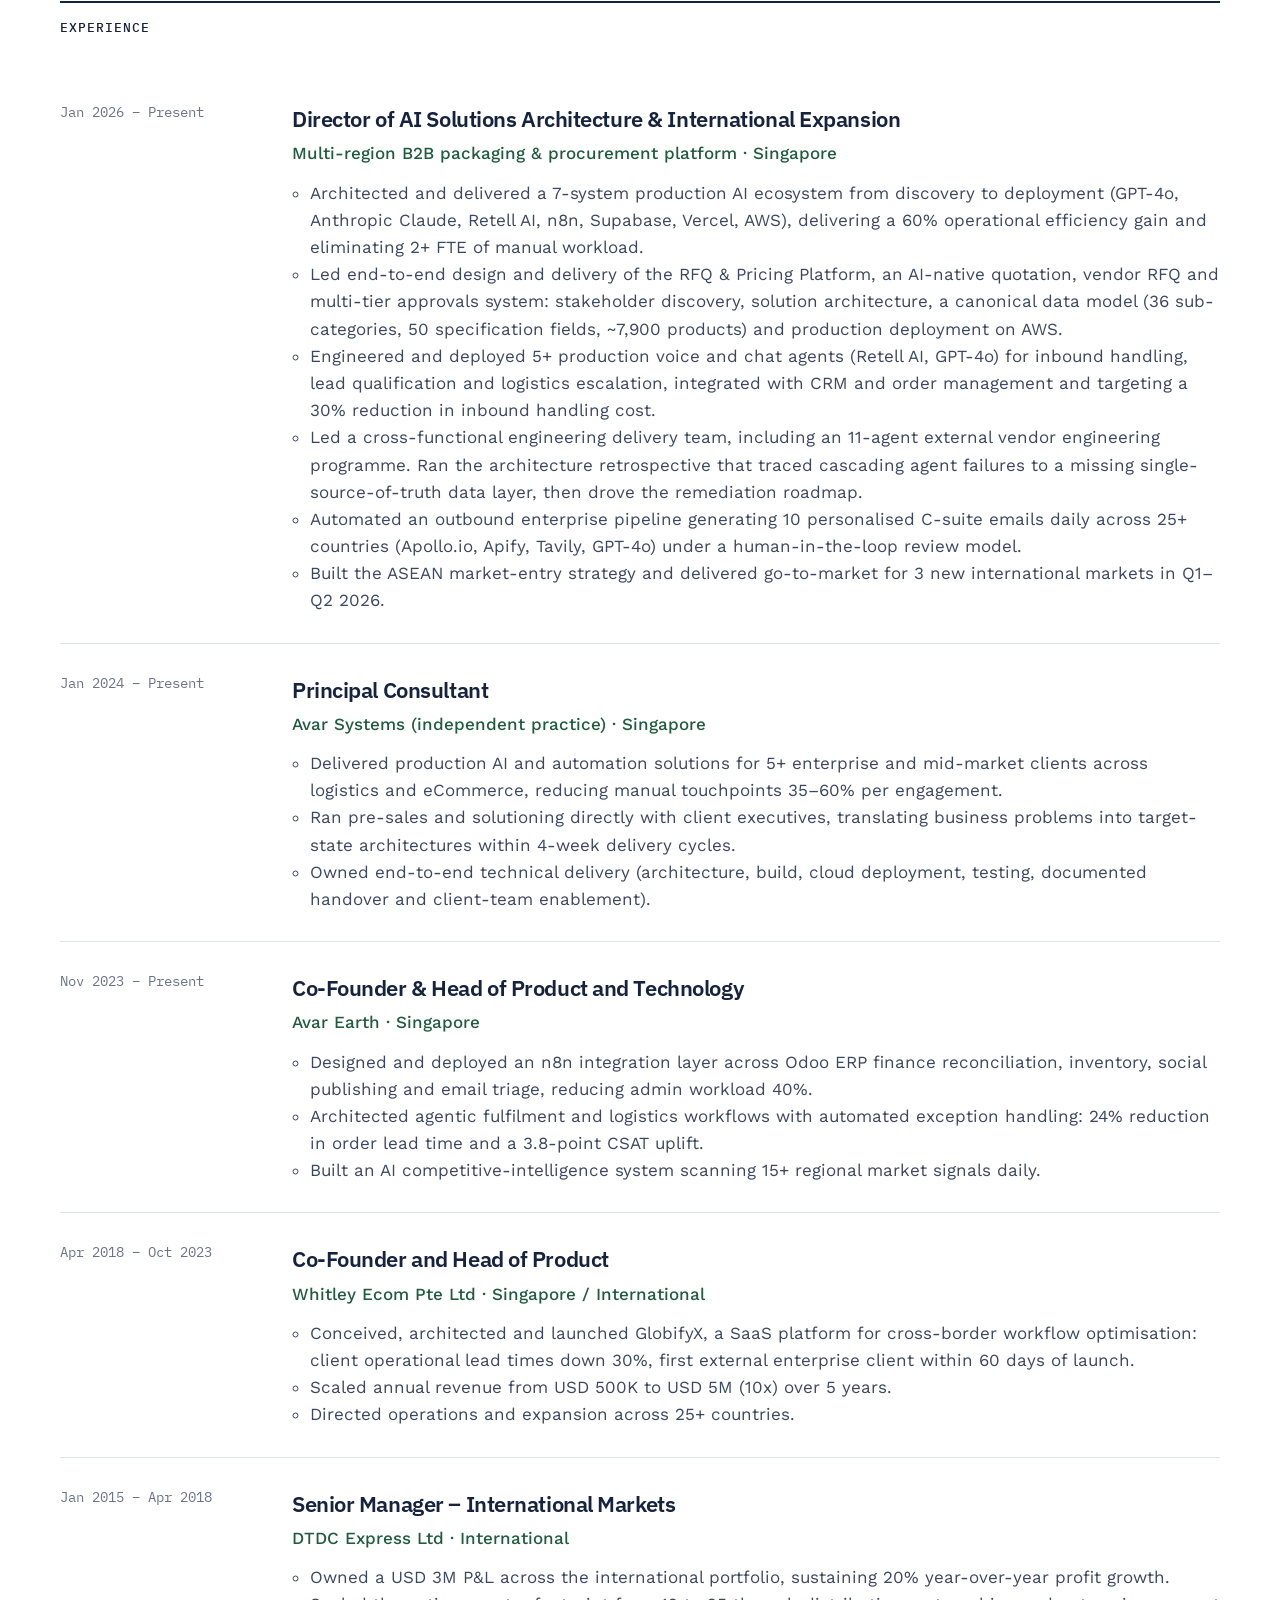
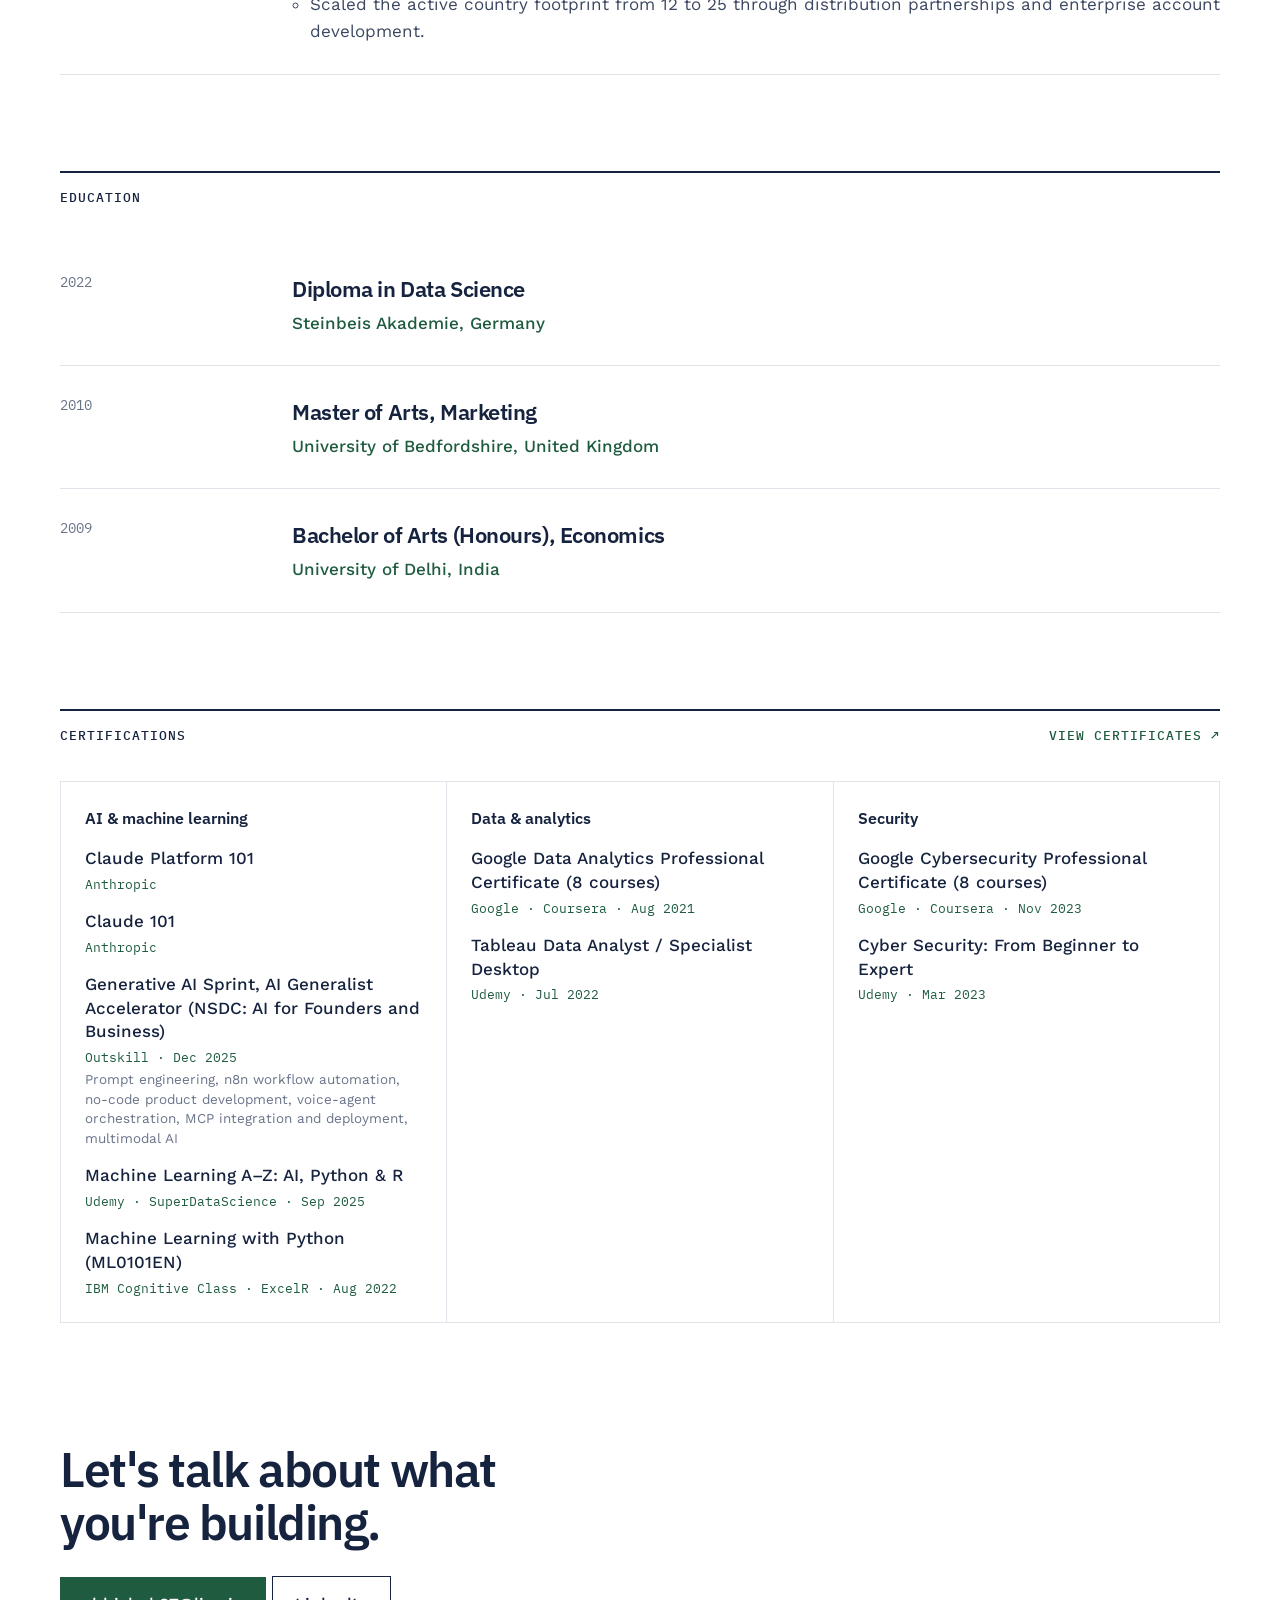
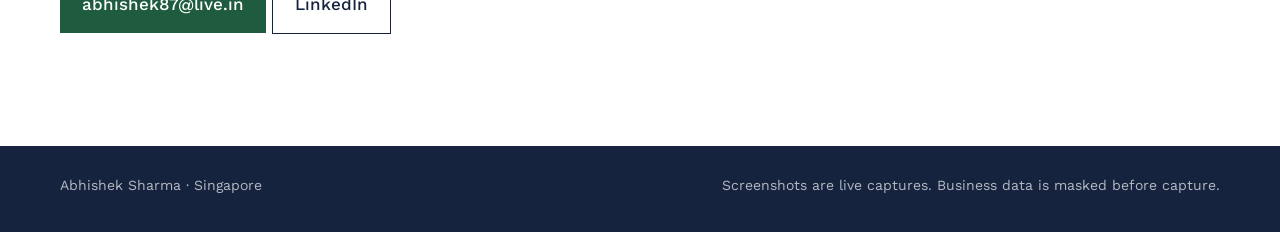
==== commit cd8b8e28: "Add Nexus agentic control plane screens Five views from the Nexus prototype, captured with the brand" ====
--- a/index.html
+++ b/index.html
@@ -66,8 +66,8 @@
   <div class="section-label sub"><span>More work</span><span class="count">ventures, work in progress &amp; confidential</span></div>
   <div class="cards small">
     <a class="card" href="work/nexus.html">
-      <div class="card-img"><div class="no-shot"><span class="badge">Work in progress</span><span class="nm">Nexus: Agentic Control Plane</span></div></div>
-      <div class="card-body"><h3>Nexus: Agentic Control Plane</h3><p>An agentic platform that connects the company’s AI agents and gives management one holistic view of all of them, with a single kill switch.</p></div>
+      <div class="card-img"><img src="img/nexus/01-executive-dashboard.png" alt="" loading="lazy"></div>
+      <div class="card-body"><h3>Nexus: Agentic Control Plane</h3><p>An agentic platform that connects the company’s AI agents and platforms and gives management one holistic view of them, with a single kill switch.</p></div>
     </a>
     <a class="card" href="work/property-nex.html">
       <div class="card-img"><div class="no-shot"><span class="badge">Confidential</span><span class="nm">Property Nex</span></div></div>
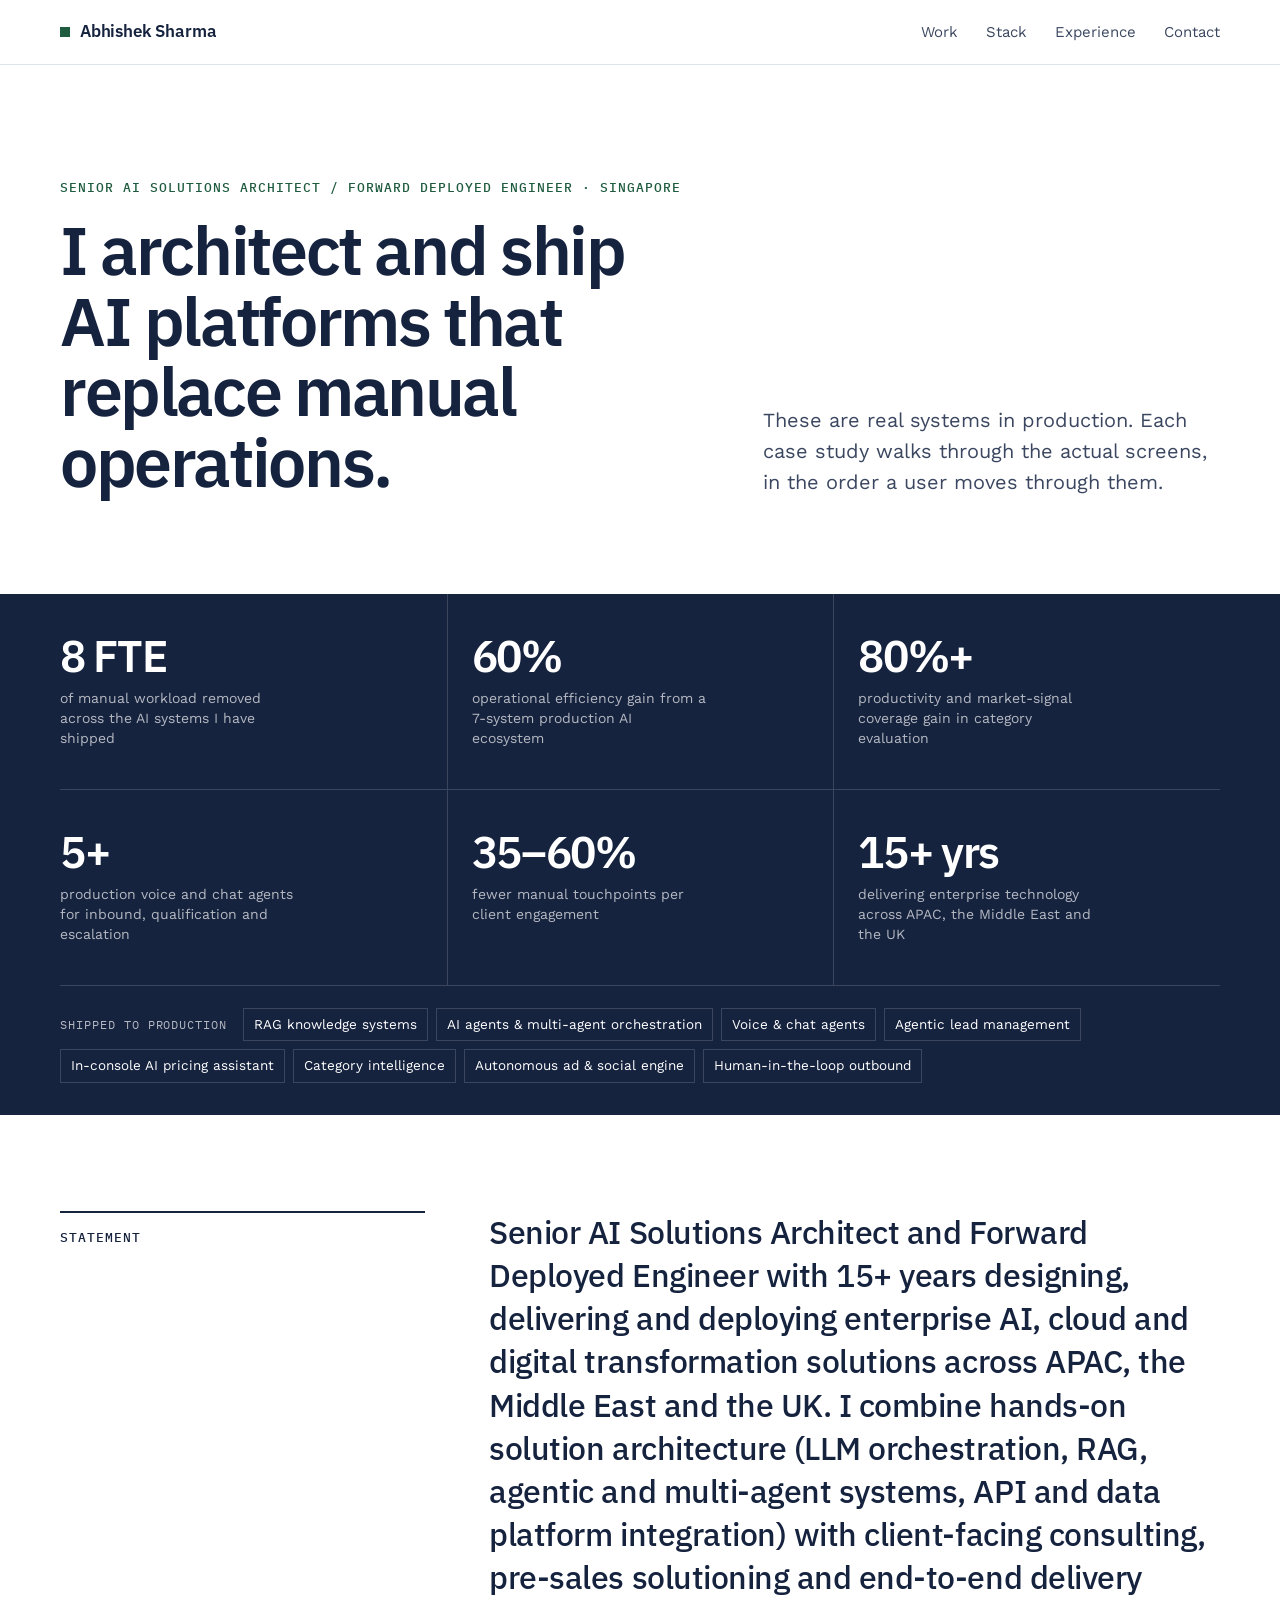
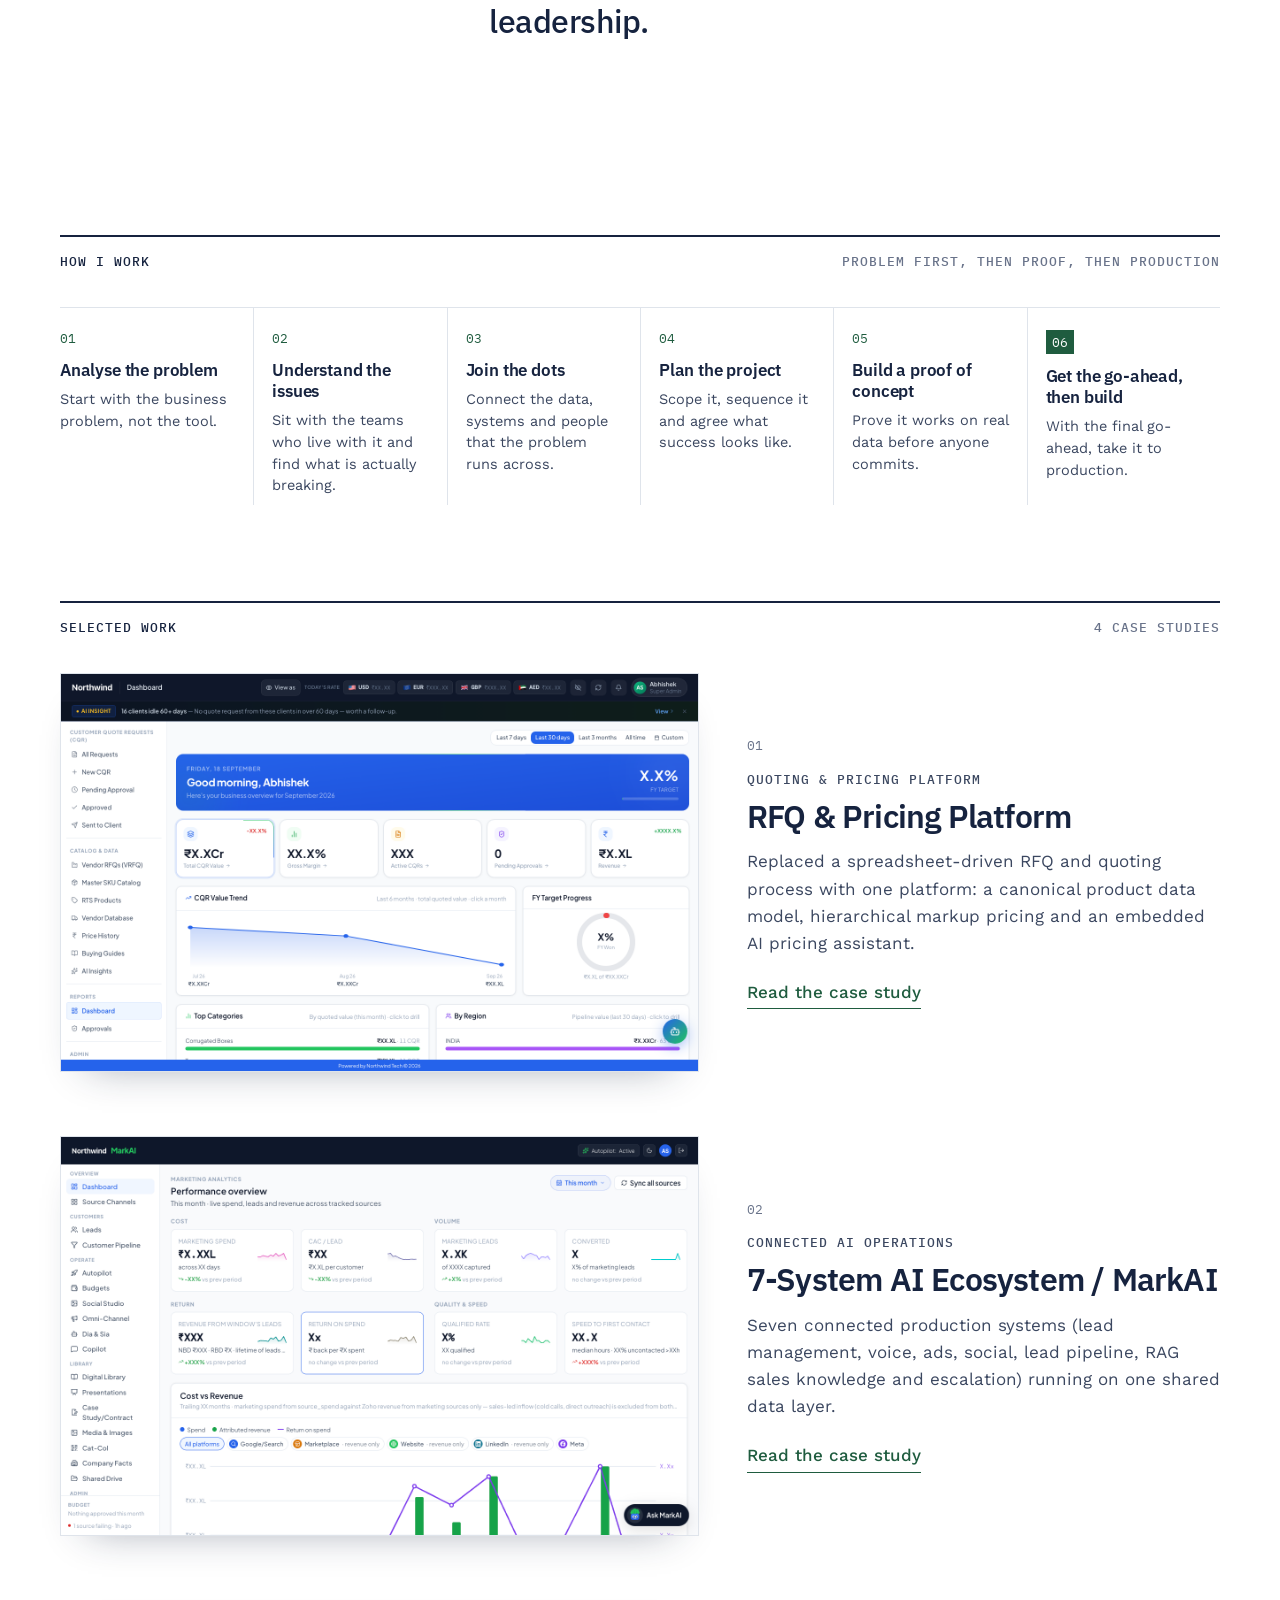
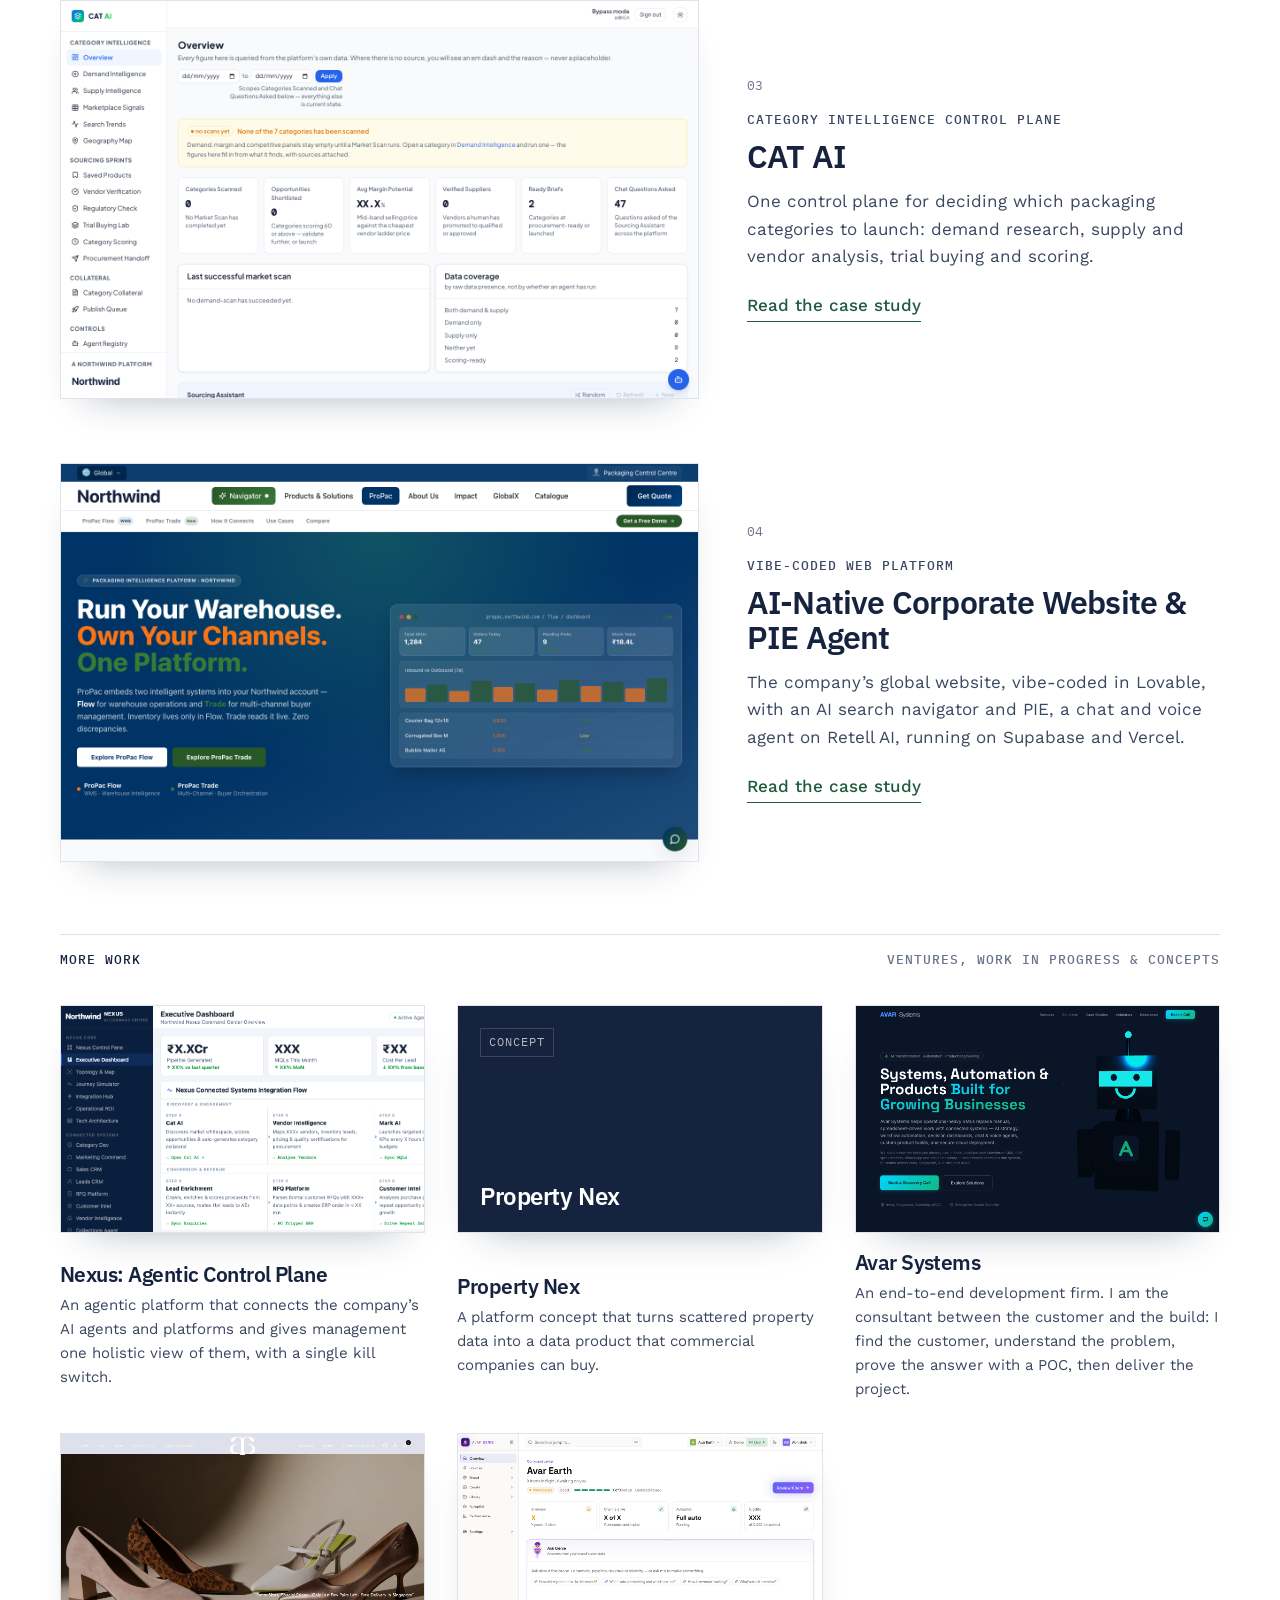
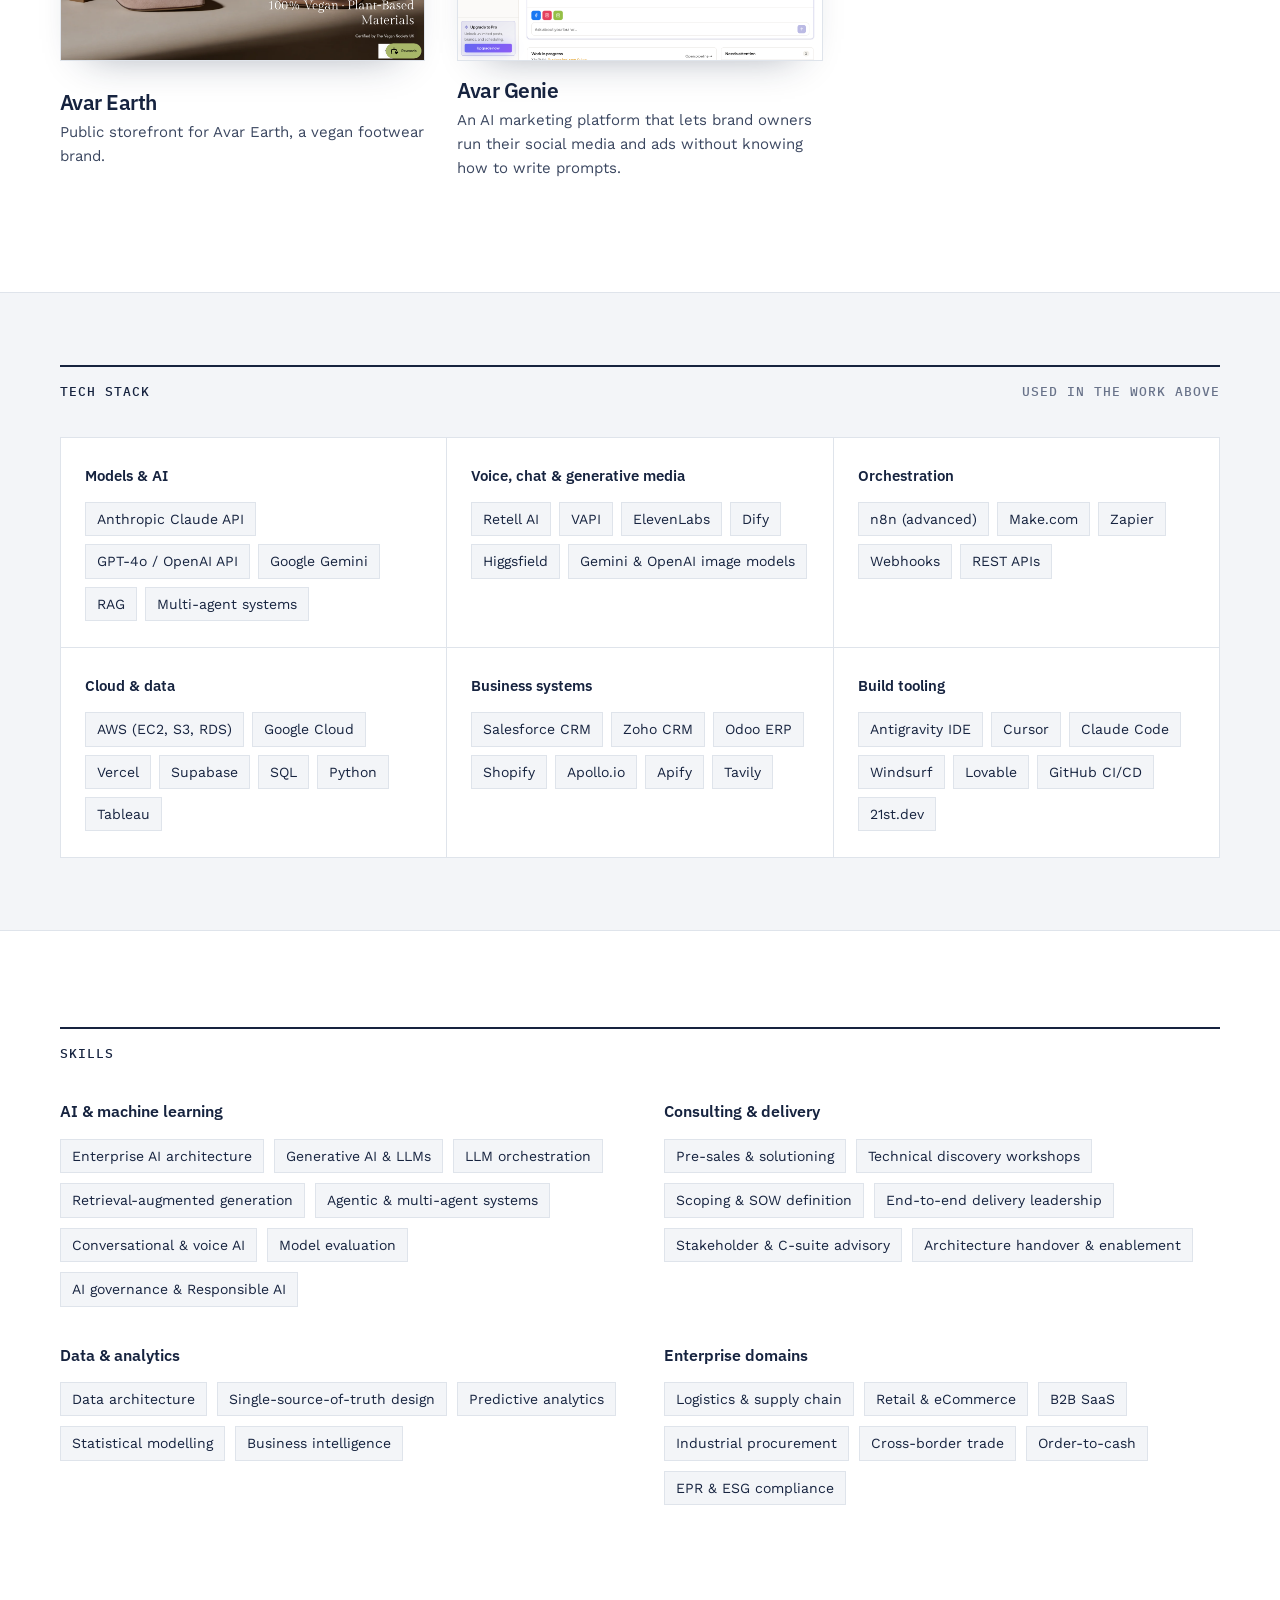
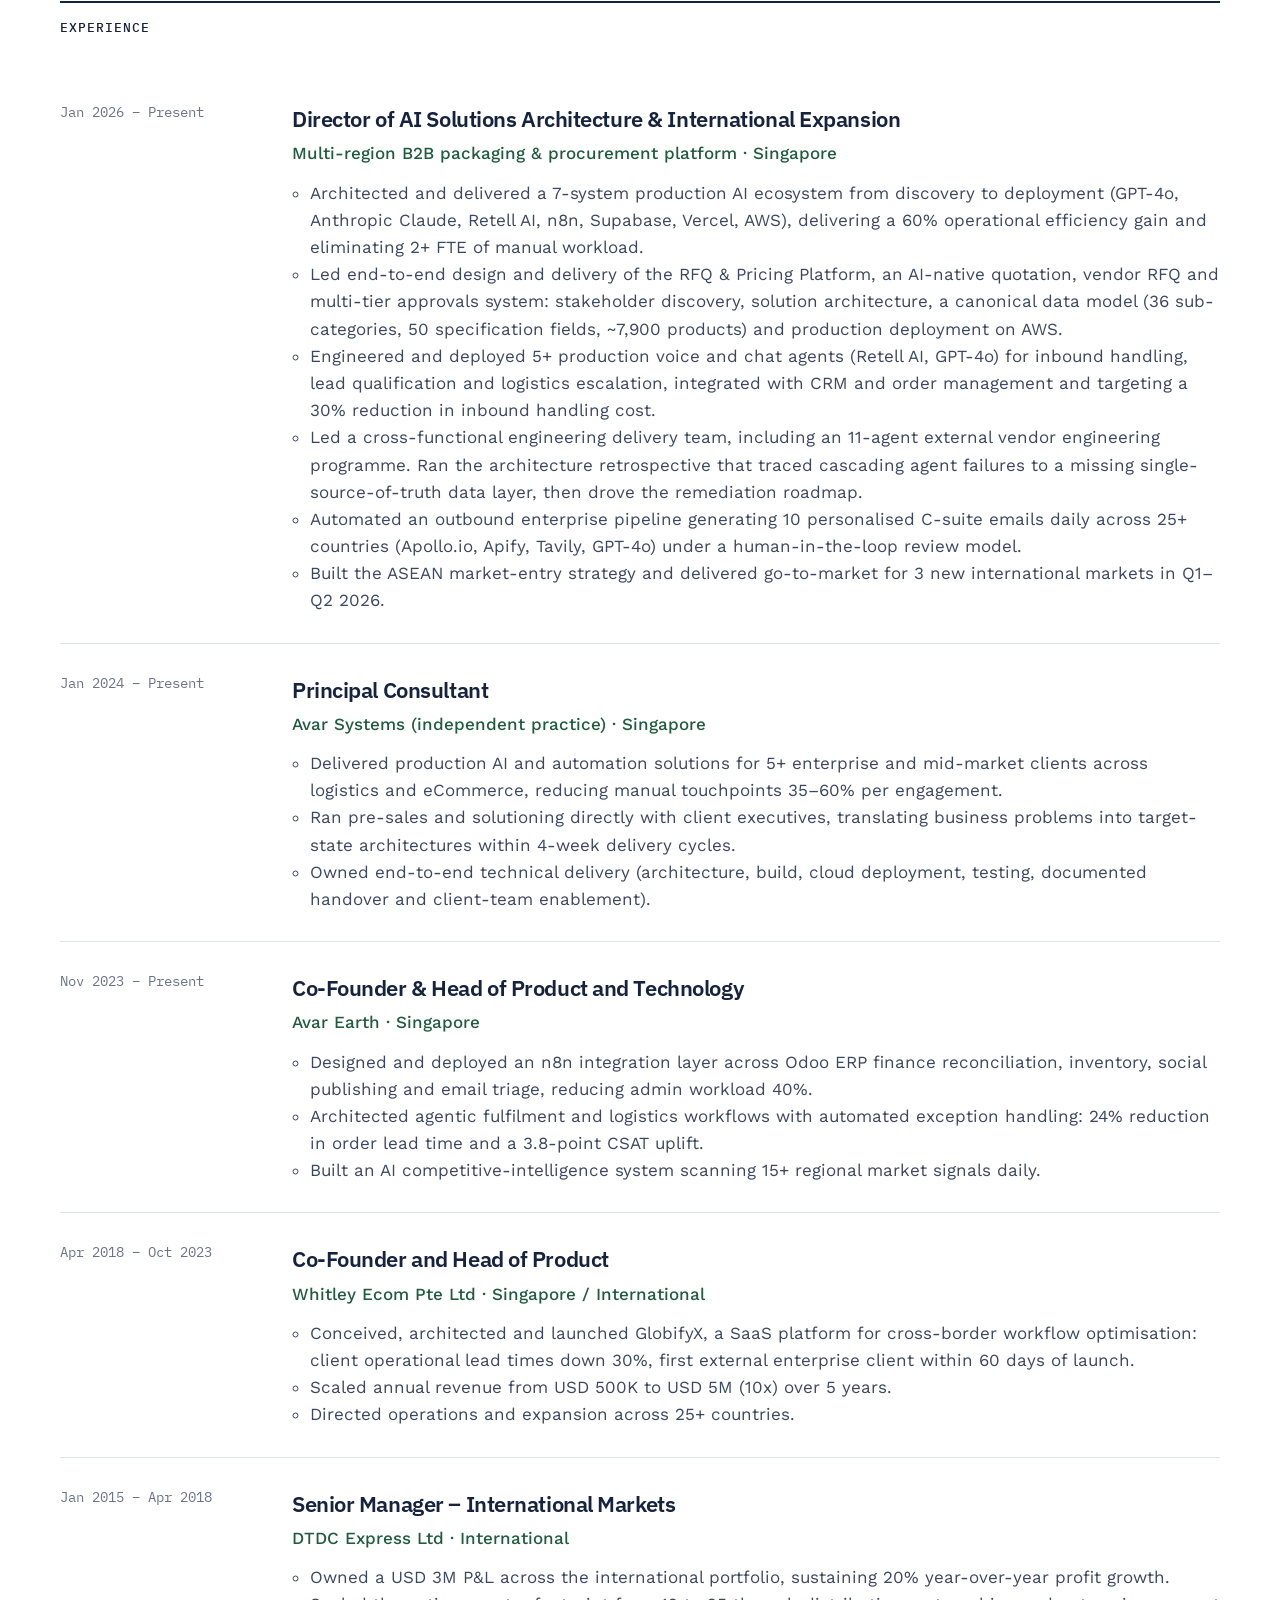
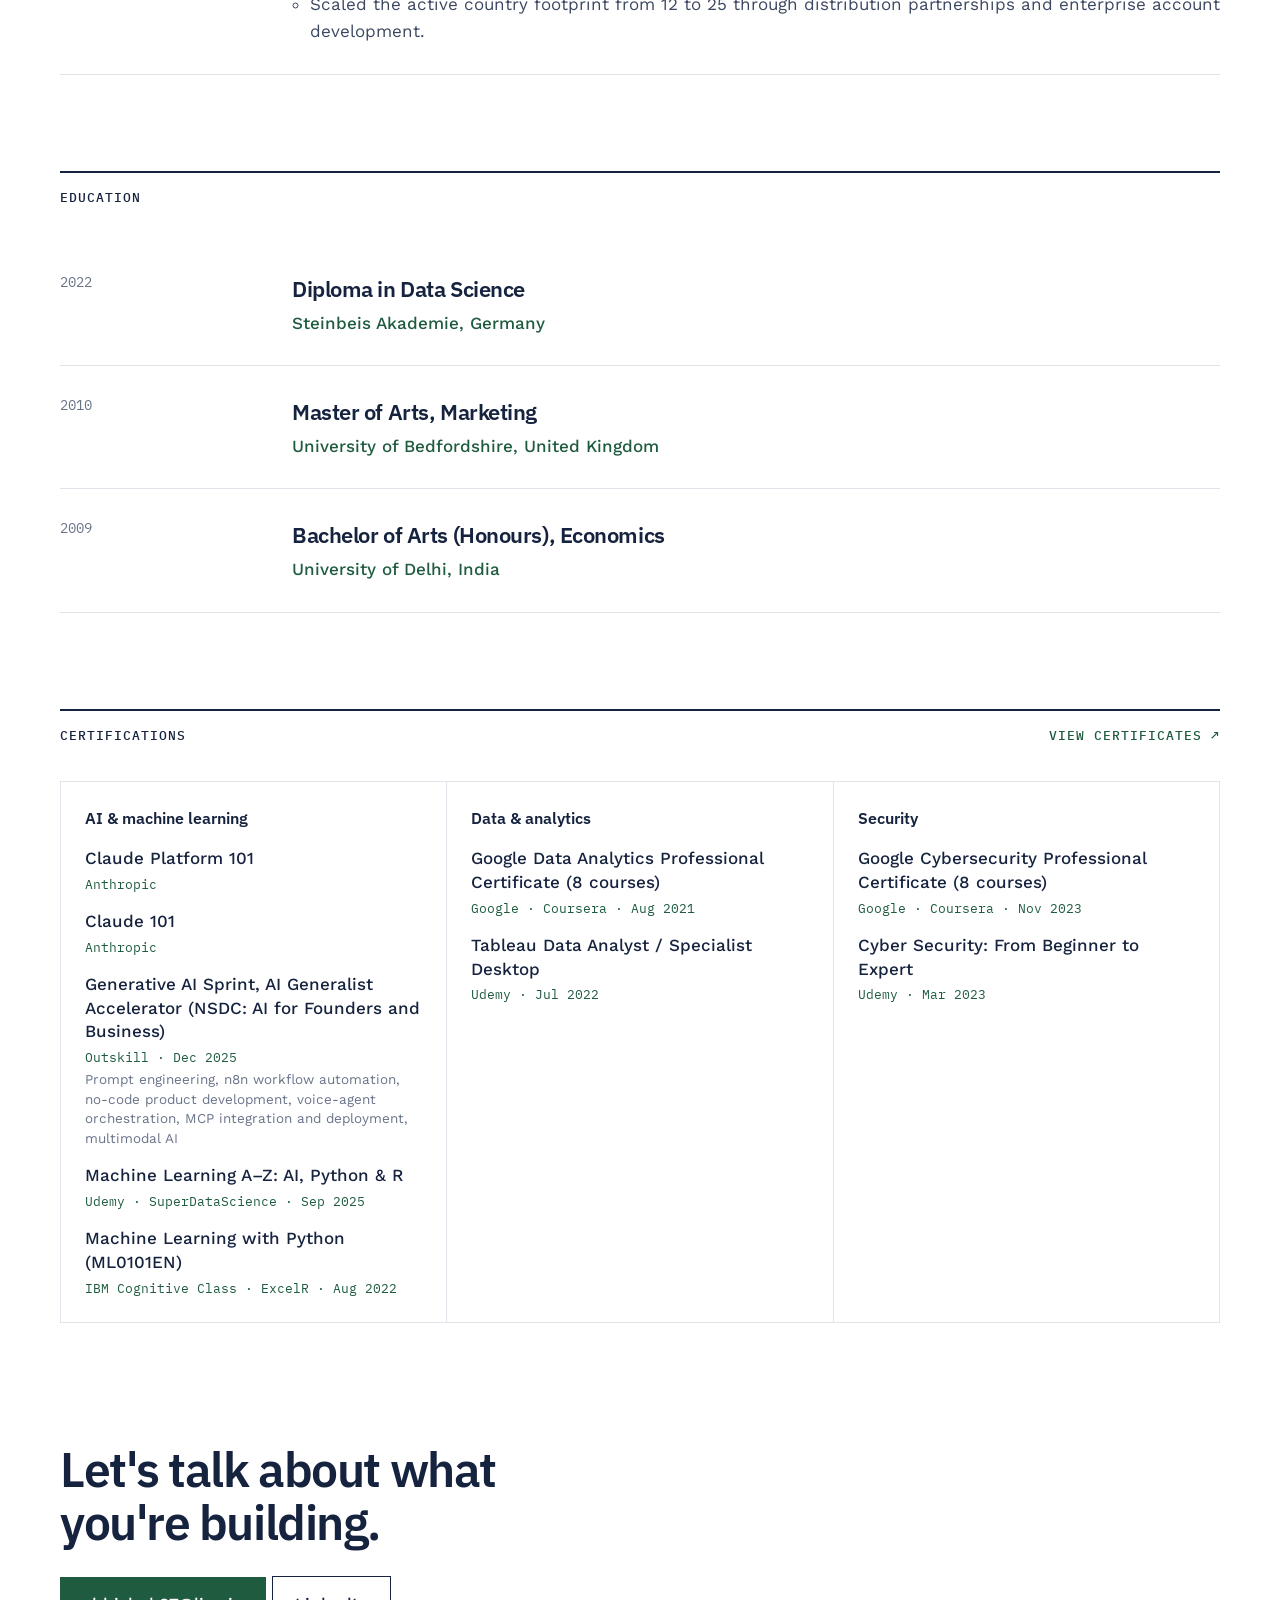
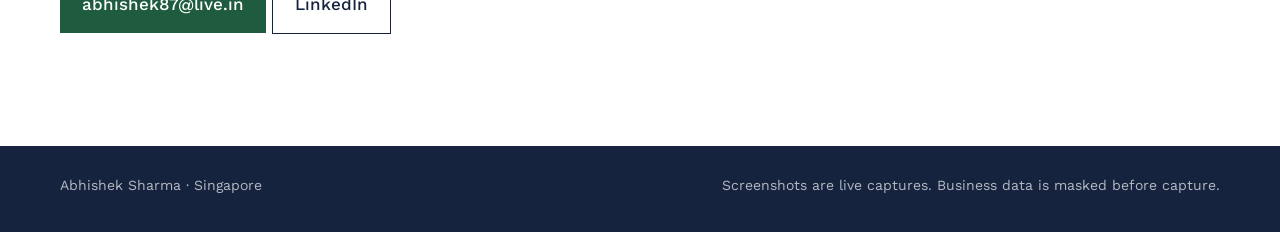
==== commit a04cf6dd: "Present Property Nex as a concept with a flow diagram; enable Pages Co-Authored-By: Claude Opus 5 <n" ====
--- a/index.html
+++ b/index.html
@@ -63,15 +63,15 @@
       <div class="card-body"><span class="num">04</span><p class="kicker">Vibe-coded web platform</p><h3>AI-Native Corporate Website &amp; PIE Agent</h3><p>The company’s global website, vibe-coded in Lovable, with an AI search navigator and PIE, a chat and voice agent on Retell AI, running on Supabase and Vercel.</p><span class="more">Read the case study</span></div>
     </a>
   </div>
-  <div class="section-label sub"><span>More work</span><span class="count">ventures, work in progress &amp; confidential</span></div>
+  <div class="section-label sub"><span>More work</span><span class="count">ventures, work in progress &amp; concepts</span></div>
   <div class="cards small">
     <a class="card" href="work/nexus.html">
       <div class="card-img"><img src="img/nexus/01-executive-dashboard.png" alt="" loading="lazy"></div>
       <div class="card-body"><h3>Nexus: Agentic Control Plane</h3><p>An agentic platform that connects the company’s AI agents and platforms and gives management one holistic view of them, with a single kill switch.</p></div>
     </a>
     <a class="card" href="work/property-nex.html">
-      <div class="card-img"><div class="no-shot"><span class="badge">Confidential</span><span class="nm">Property Nex</span></div></div>
-      <div class="card-body"><h3>Property Nex</h3><p>A platform that turns fragmented property-client data into a data product that commercial companies can buy.</p></div>
+      <div class="card-img"><div class="no-shot"><span class="badge">Concept</span><span class="nm">Property Nex</span></div></div>
+      <div class="card-body"><h3>Property Nex</h3><p>A platform concept that turns scattered property data into a data product that commercial companies can buy.</p></div>
     </a>
     <a class="card" href="work/avar-systems.html">
       <div class="card-img"><img src="img/avar-systems/01-homepage-hero.png" alt="" loading="lazy"></div>
--- a/style.css
+++ b/style.css
@@ -82,6 +82,14 @@
 .steps li:last-child::before { color: var(--on-dark); background: var(--accent); display: inline-block; padding: 2px 6px; }
 .steps h3 { font-size: 17px; line-height: 1.25; margin-bottom: 8px; letter-spacing: -0.01em; }
 .steps p { margin: 0; font-size: 14.5px; line-height: 1.5; color: var(--ink-2); }
+
+/* Concept flow */
+.flowline { list-style: none; padding: 0; margin: 0; display: grid; grid-template-columns: repeat(5, 1fr); gap: 36px; counter-reset: fl; }
+.flowline li { counter-increment: fl; position: relative; background: var(--surface); border: 1px solid var(--rule); padding: 18px 16px; font-family: var(--head); font-weight: 600; font-size: 16px; }
+.flowline li::before { content: counter(fl, decimal-leading-zero); display: block; font-family: var(--mono); font-weight: 500; font-size: 12px; color: var(--accent); margin-bottom: 8px; }
+.flowline li:first-child, .flowline li:last-child { background: var(--ink); color: var(--on-dark); border-color: var(--ink); }
+.flowline li:first-child::before, .flowline li:last-child::before { color: var(--on-dark-2); }
+.flowline li + li::after { content: '→'; position: absolute; left: -28px; top: 50%; transform: translateY(-50%); color: var(--ink-3); font-family: var(--sans); font-weight: 400; }
 
 /* Tech stack */
 .stack-grid { display: grid; grid-template-columns: repeat(3, 1fr); border-top: 1px solid var(--rule); border-left: 1px solid var(--rule); }
@@ -184,6 +192,8 @@
   .statement { gap: 16px; }
   .stack-grid, .skill-groups, .cert-grid { grid-template-columns: 1fr; }
   .steps { grid-template-columns: 1fr 1fr; }
+  .flowline { grid-template-columns: 1fr; gap: 28px; }
+  .flowline li + li::after { content: '↓'; left: 50%; top: -24px; transform: translateX(-50%); }
   .steps li + li { padding-left: 0; border-left: 0; }
   .steps li { border-bottom: 1px solid var(--rule); padding-bottom: 16px; }
   .card { gap: 20px; }
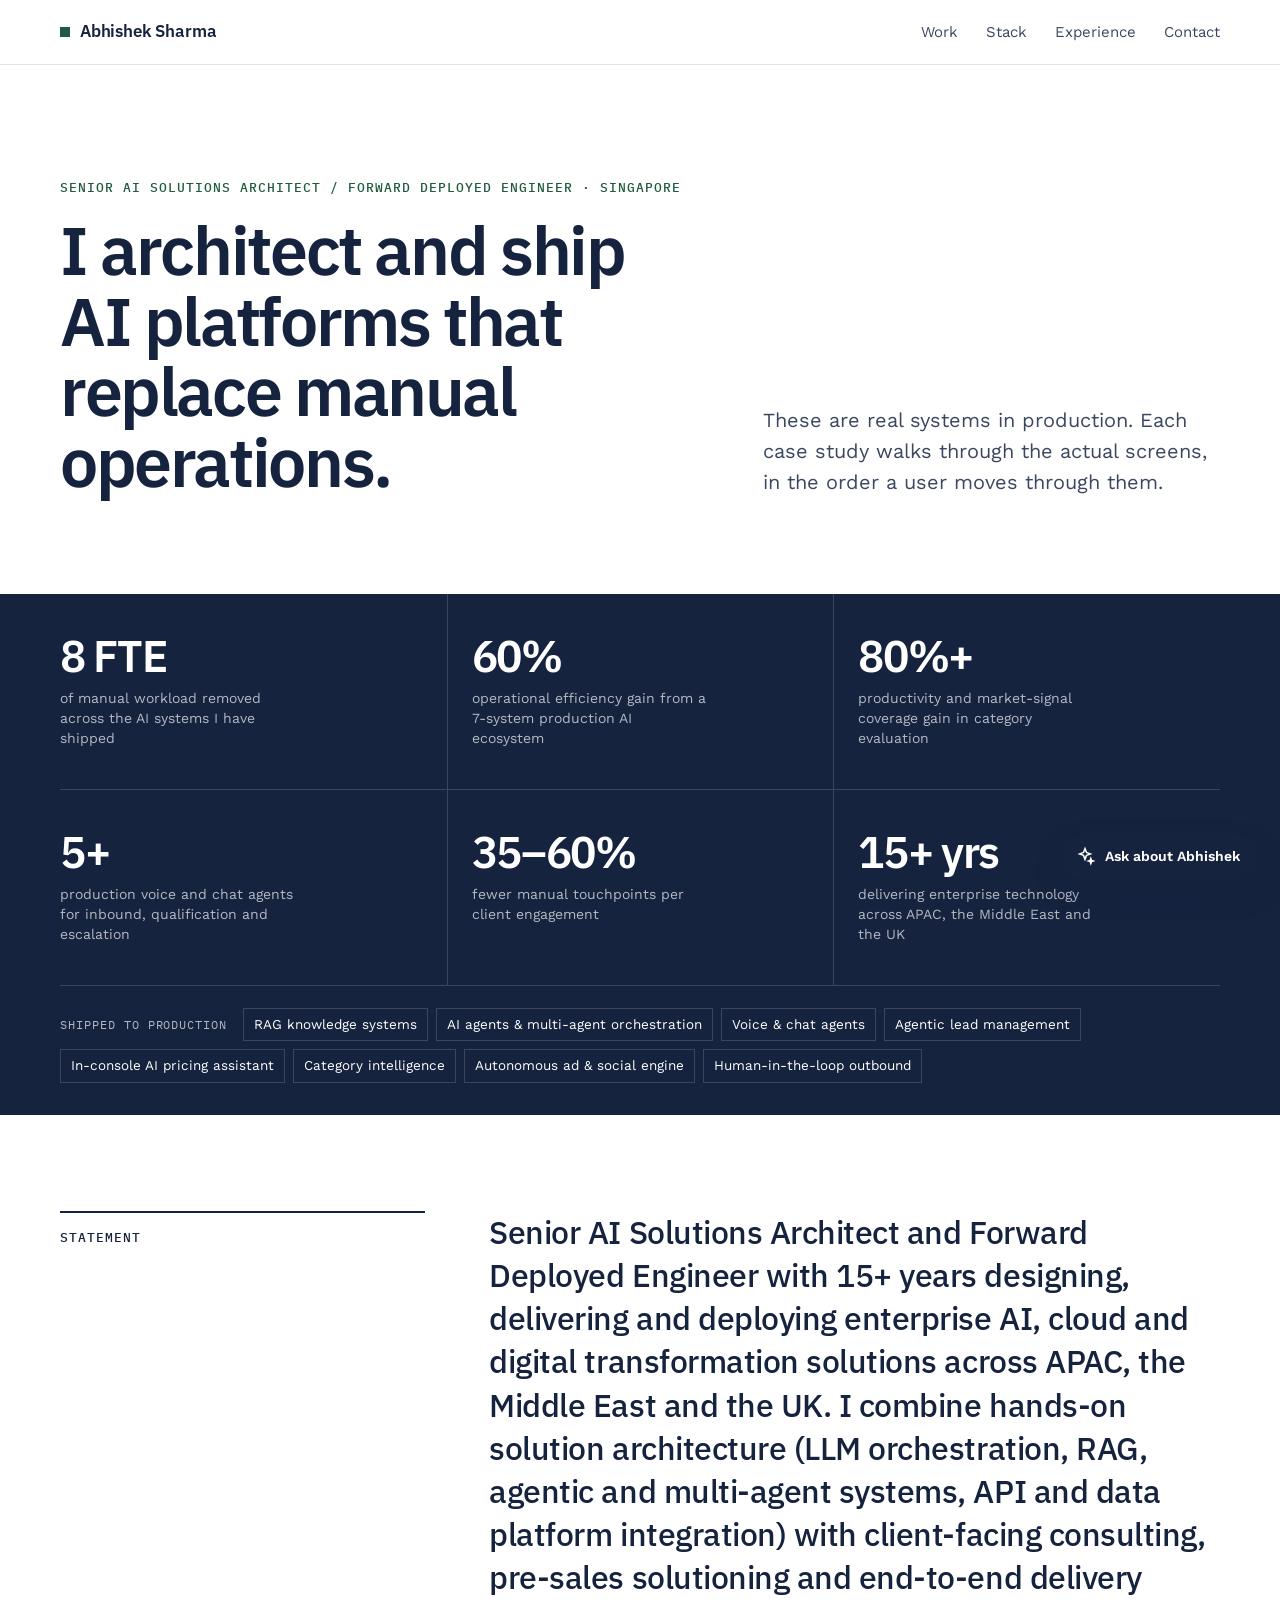
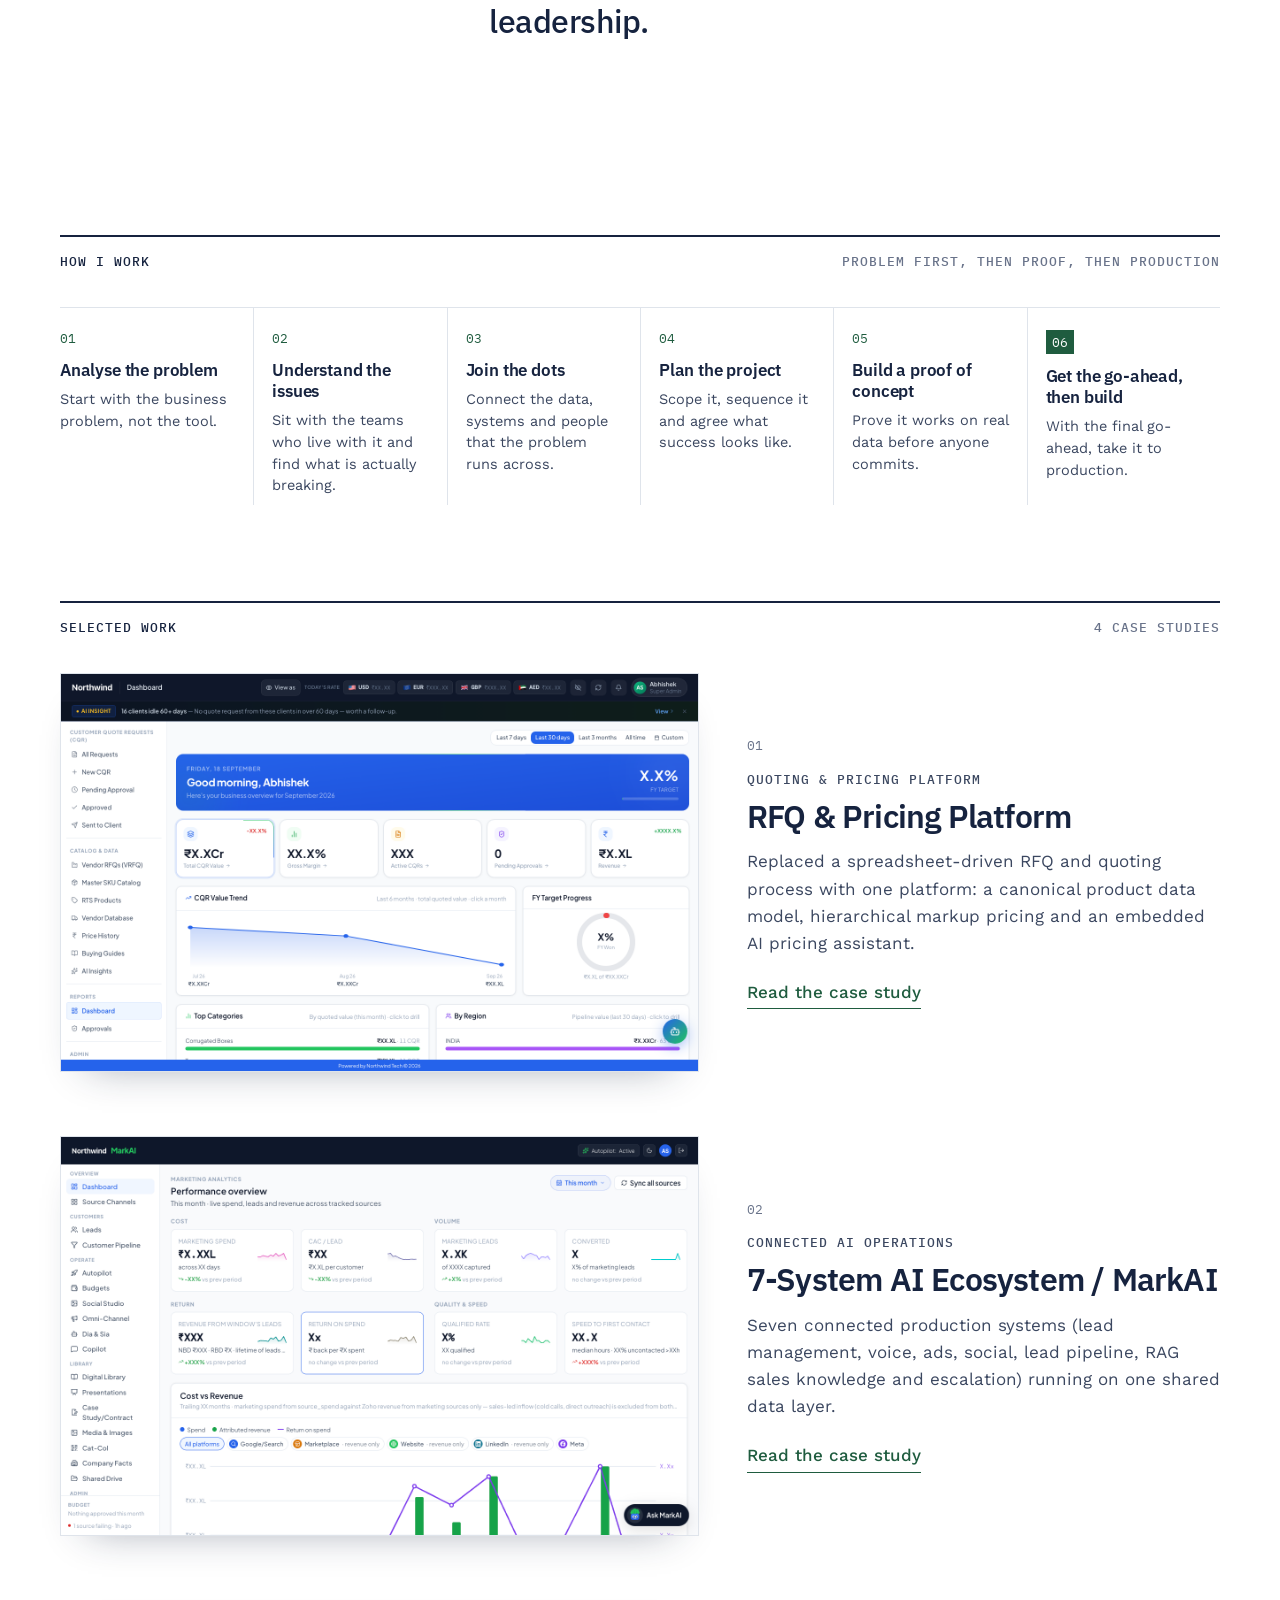
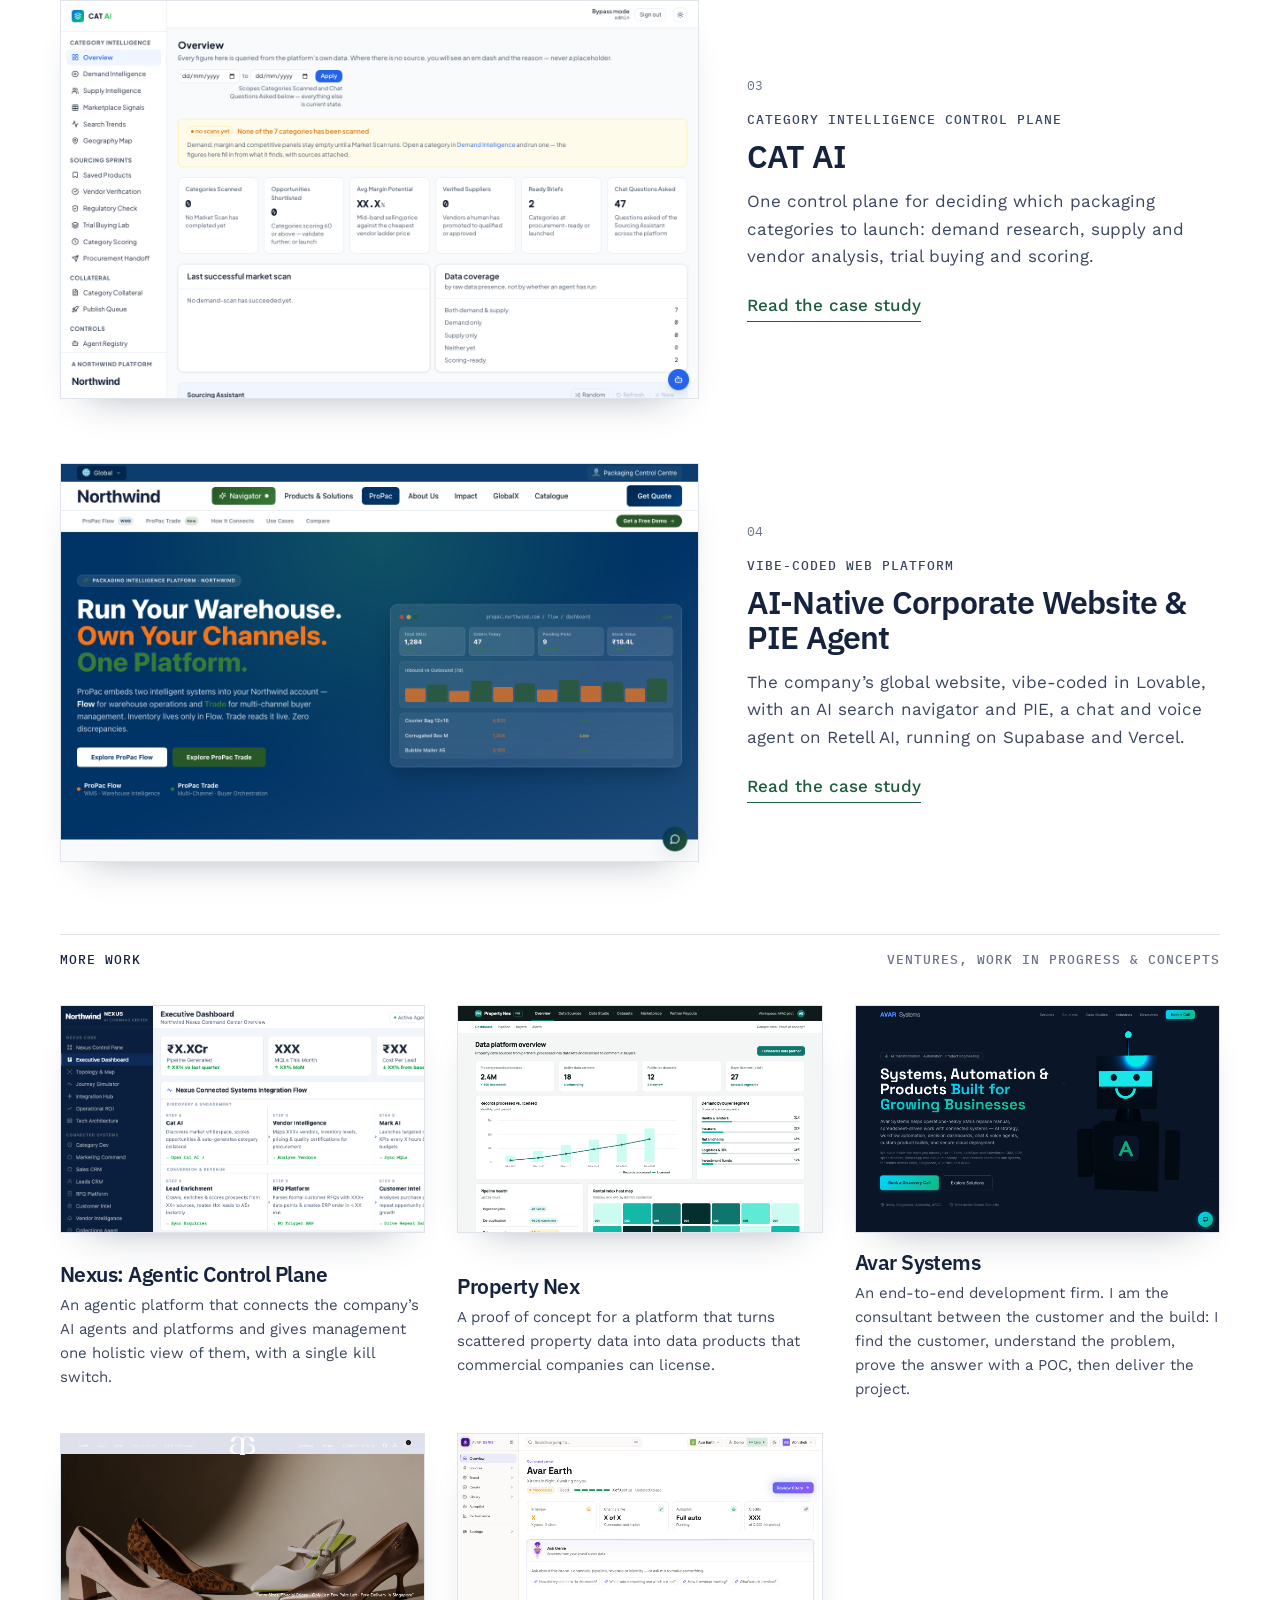
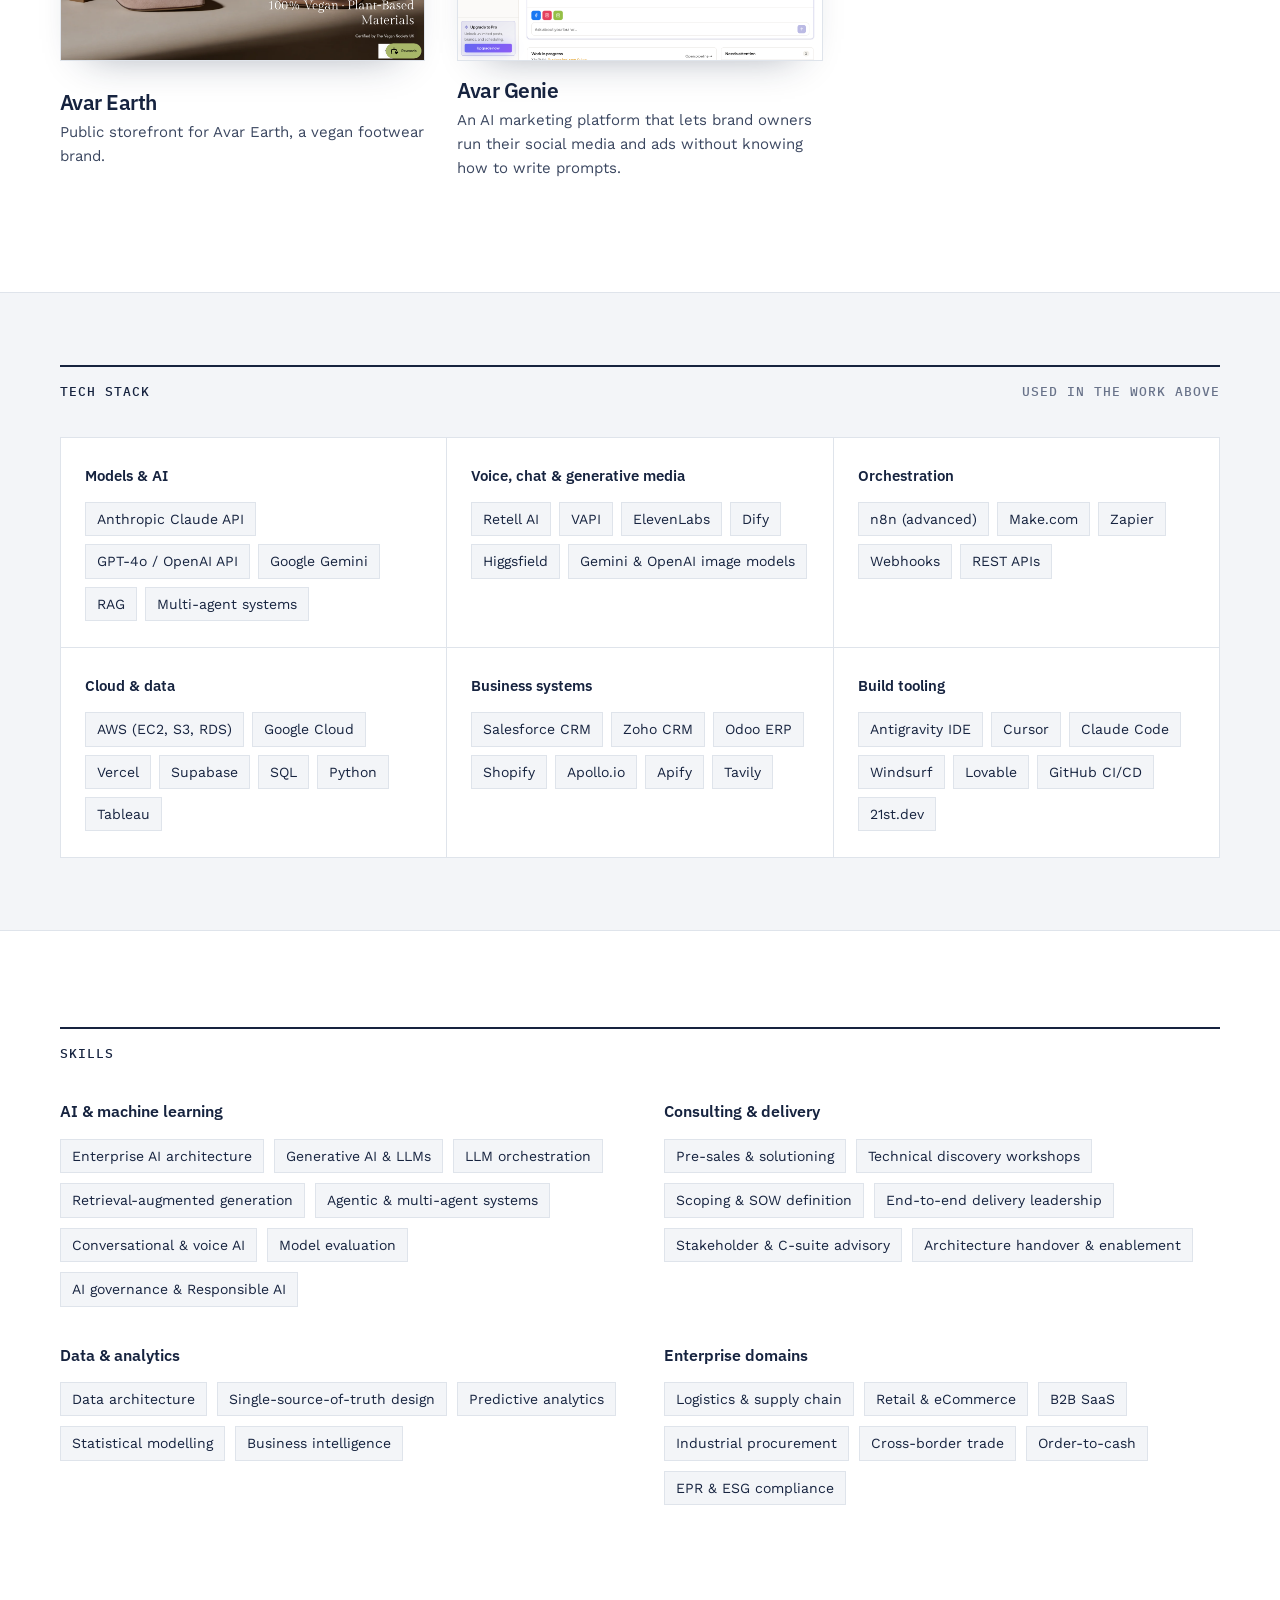
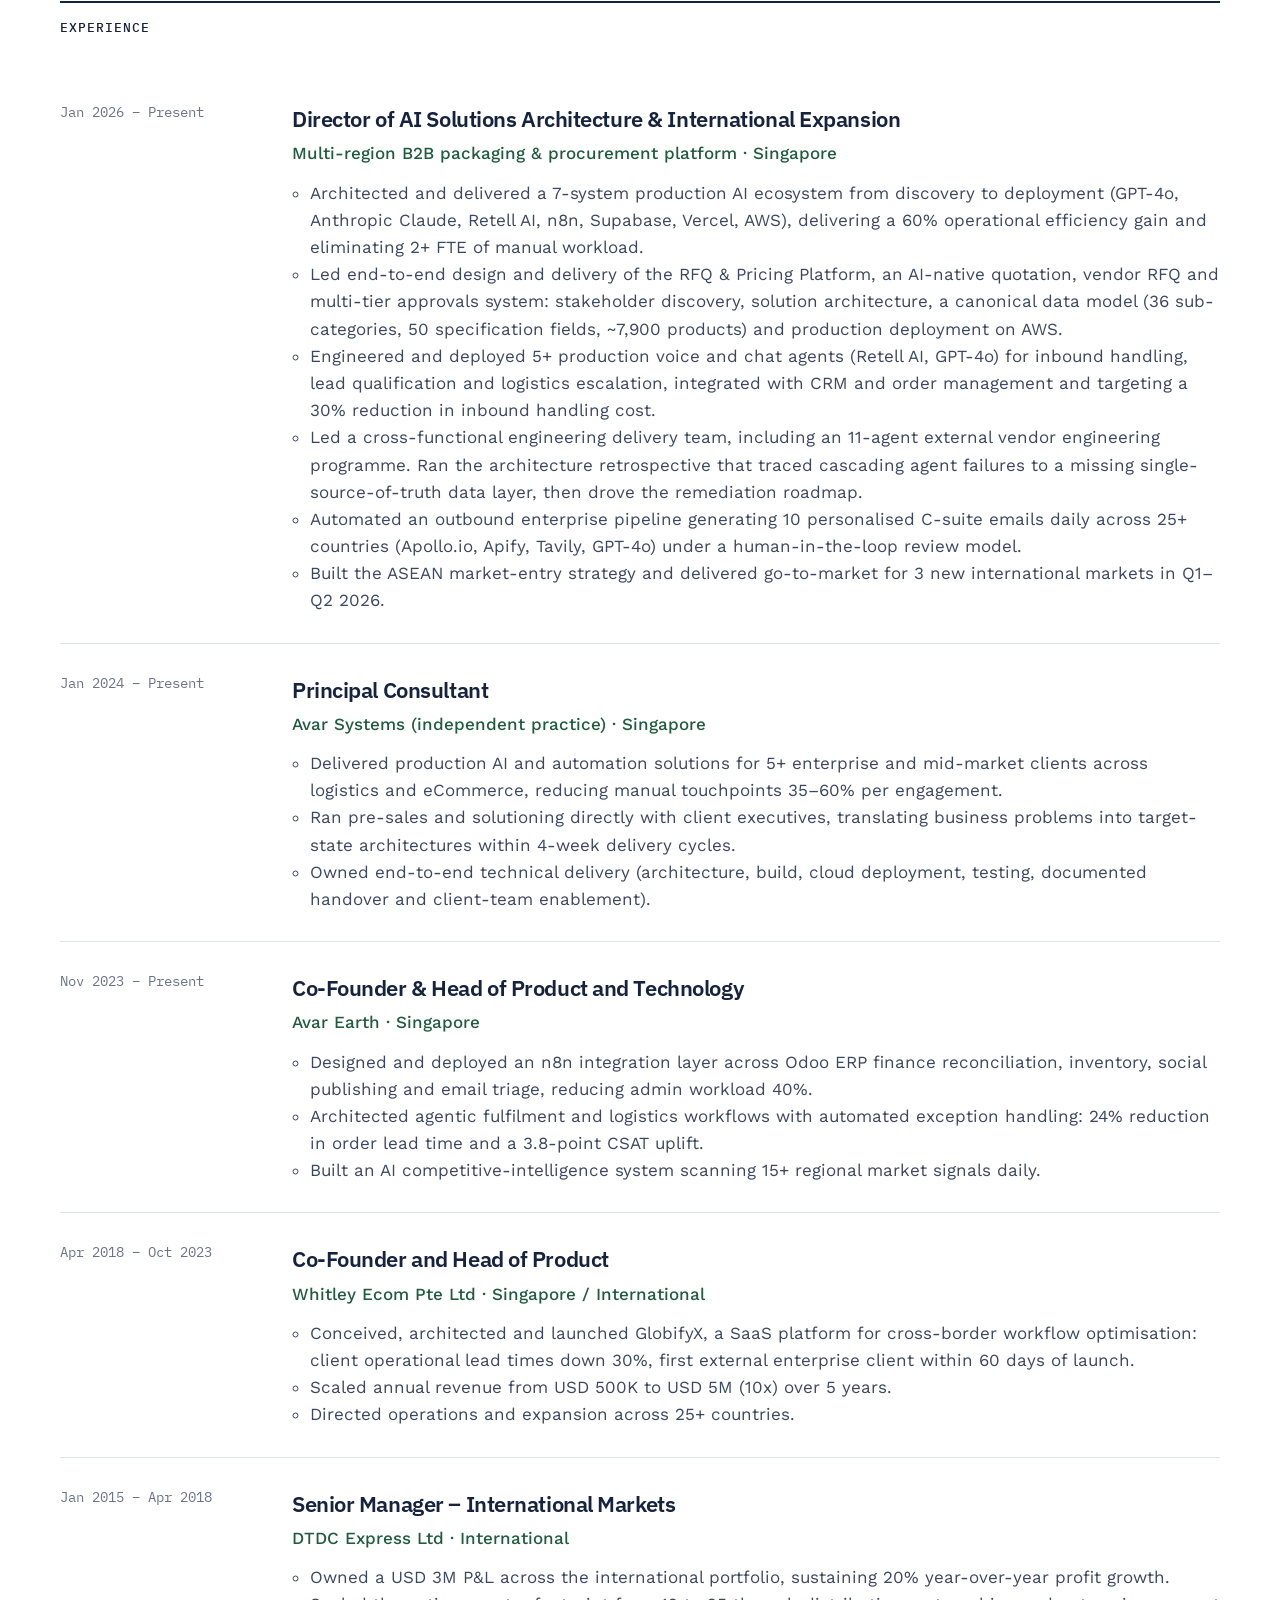
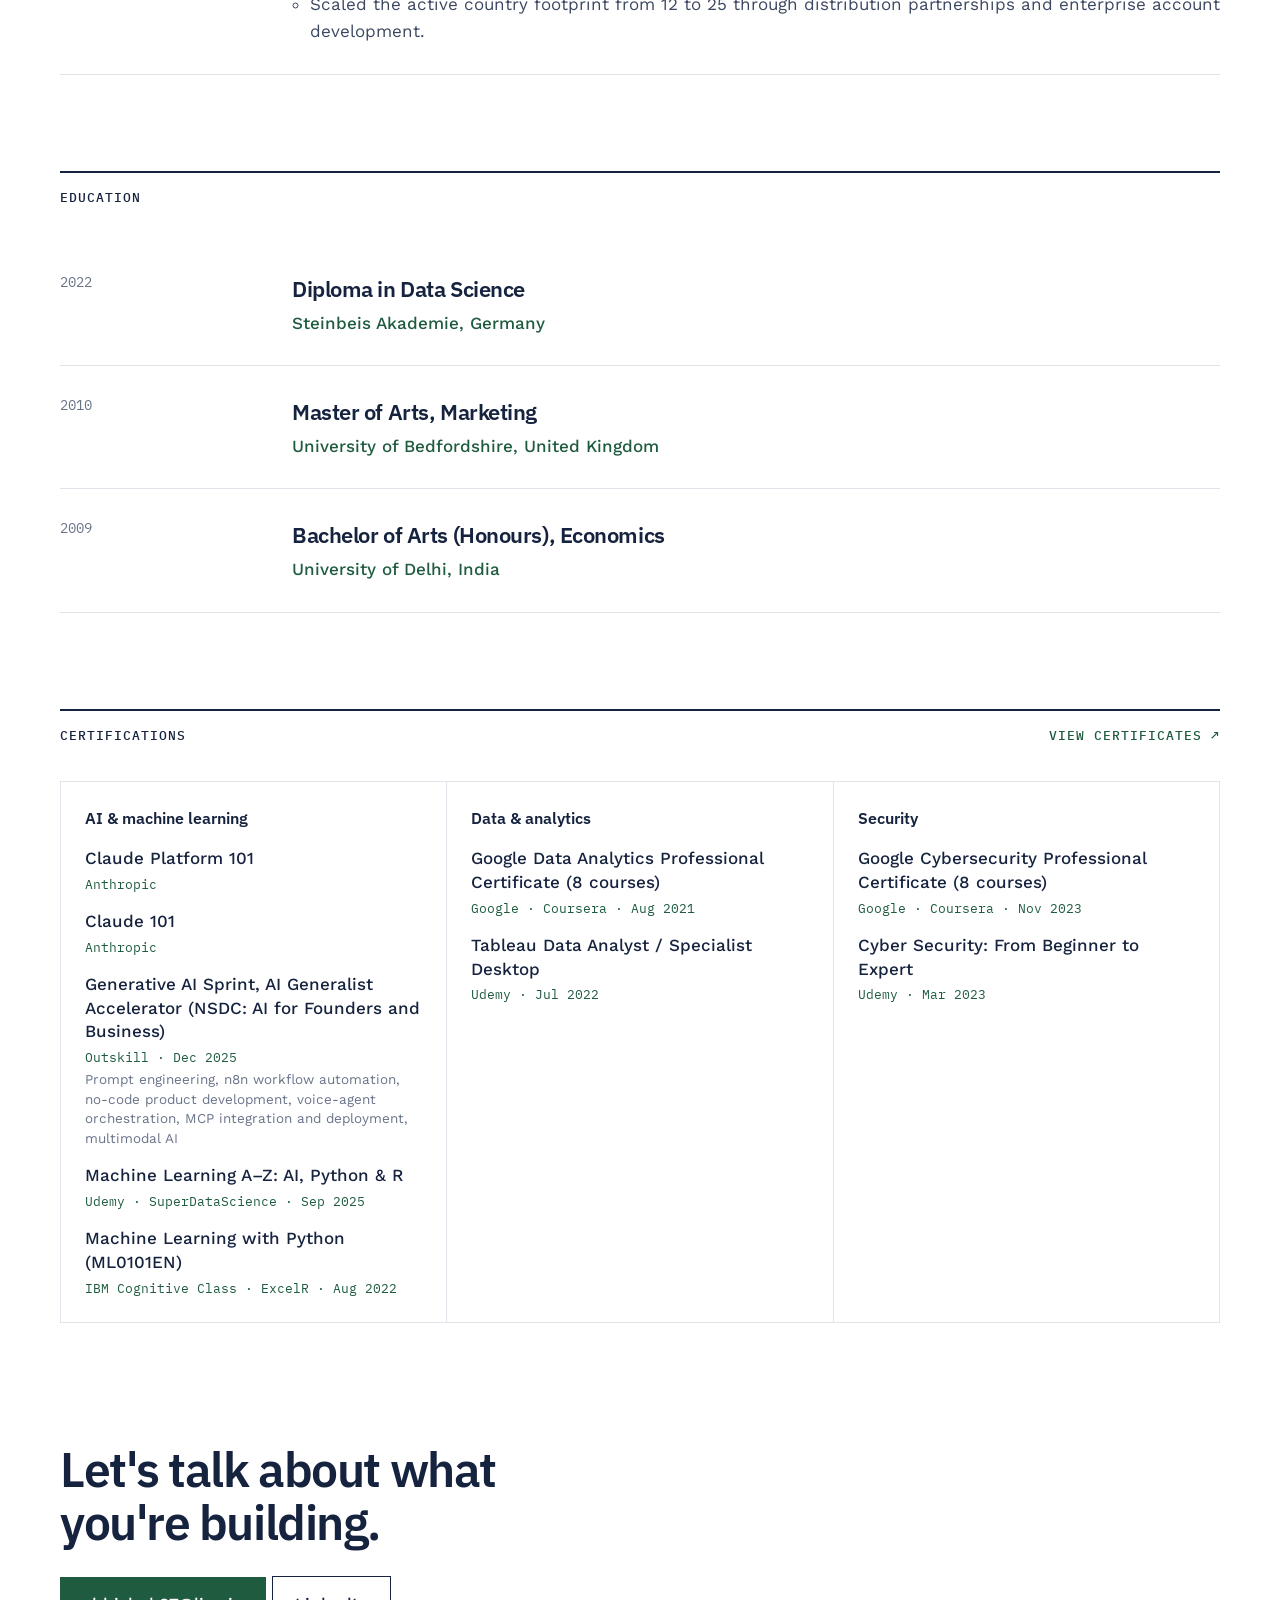
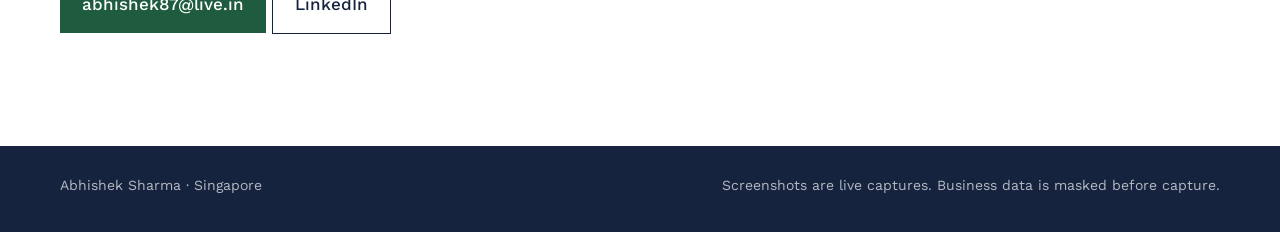
==== commit 000cb668: "Add portfolio assistant, Property Nex POC and screens - Floating 'Ask about Abhishek' assistant answ" ====
--- a/index.html
+++ b/index.html
@@ -9,6 +9,7 @@
 <link rel="preconnect" href="https://fonts.gstatic.com" crossorigin>
 <link href="https://fonts.googleapis.com/css2?family=IBM+Plex+Sans:wght@500;600&family=IBM+Plex+Mono:wght@500&family=Work+Sans:wght@400;500;600&display=swap" rel="stylesheet">
 <link rel="stylesheet" href="style.css">
+<script src="assistant.js" defer></script>
 </head>
 <body>
 <div class="site-head-bar"><header class="site-head wrap">
@@ -70,8 +71,8 @@
       <div class="card-body"><h3>Nexus: Agentic Control Plane</h3><p>An agentic platform that connects the company’s AI agents and platforms and gives management one holistic view of them, with a single kill switch.</p></div>
     </a>
     <a class="card" href="work/property-nex.html">
-      <div class="card-img"><div class="no-shot"><span class="badge">Concept</span><span class="nm">Property Nex</span></div></div>
-      <div class="card-body"><h3>Property Nex</h3><p>A platform concept that turns scattered property data into a data product that commercial companies can buy.</p></div>
+      <div class="card-img"><img src="img/property-nex/01-platform-overview.png" alt="" loading="lazy"></div>
+      <div class="card-body"><h3>Property Nex</h3><p>A proof of concept for a platform that turns scattered property data into data products that commercial companies can license.</p></div>
     </a>
     <a class="card" href="work/avar-systems.html">
       <div class="card-img"><img src="img/avar-systems/01-homepage-hero.png" alt="" loading="lazy"></div>
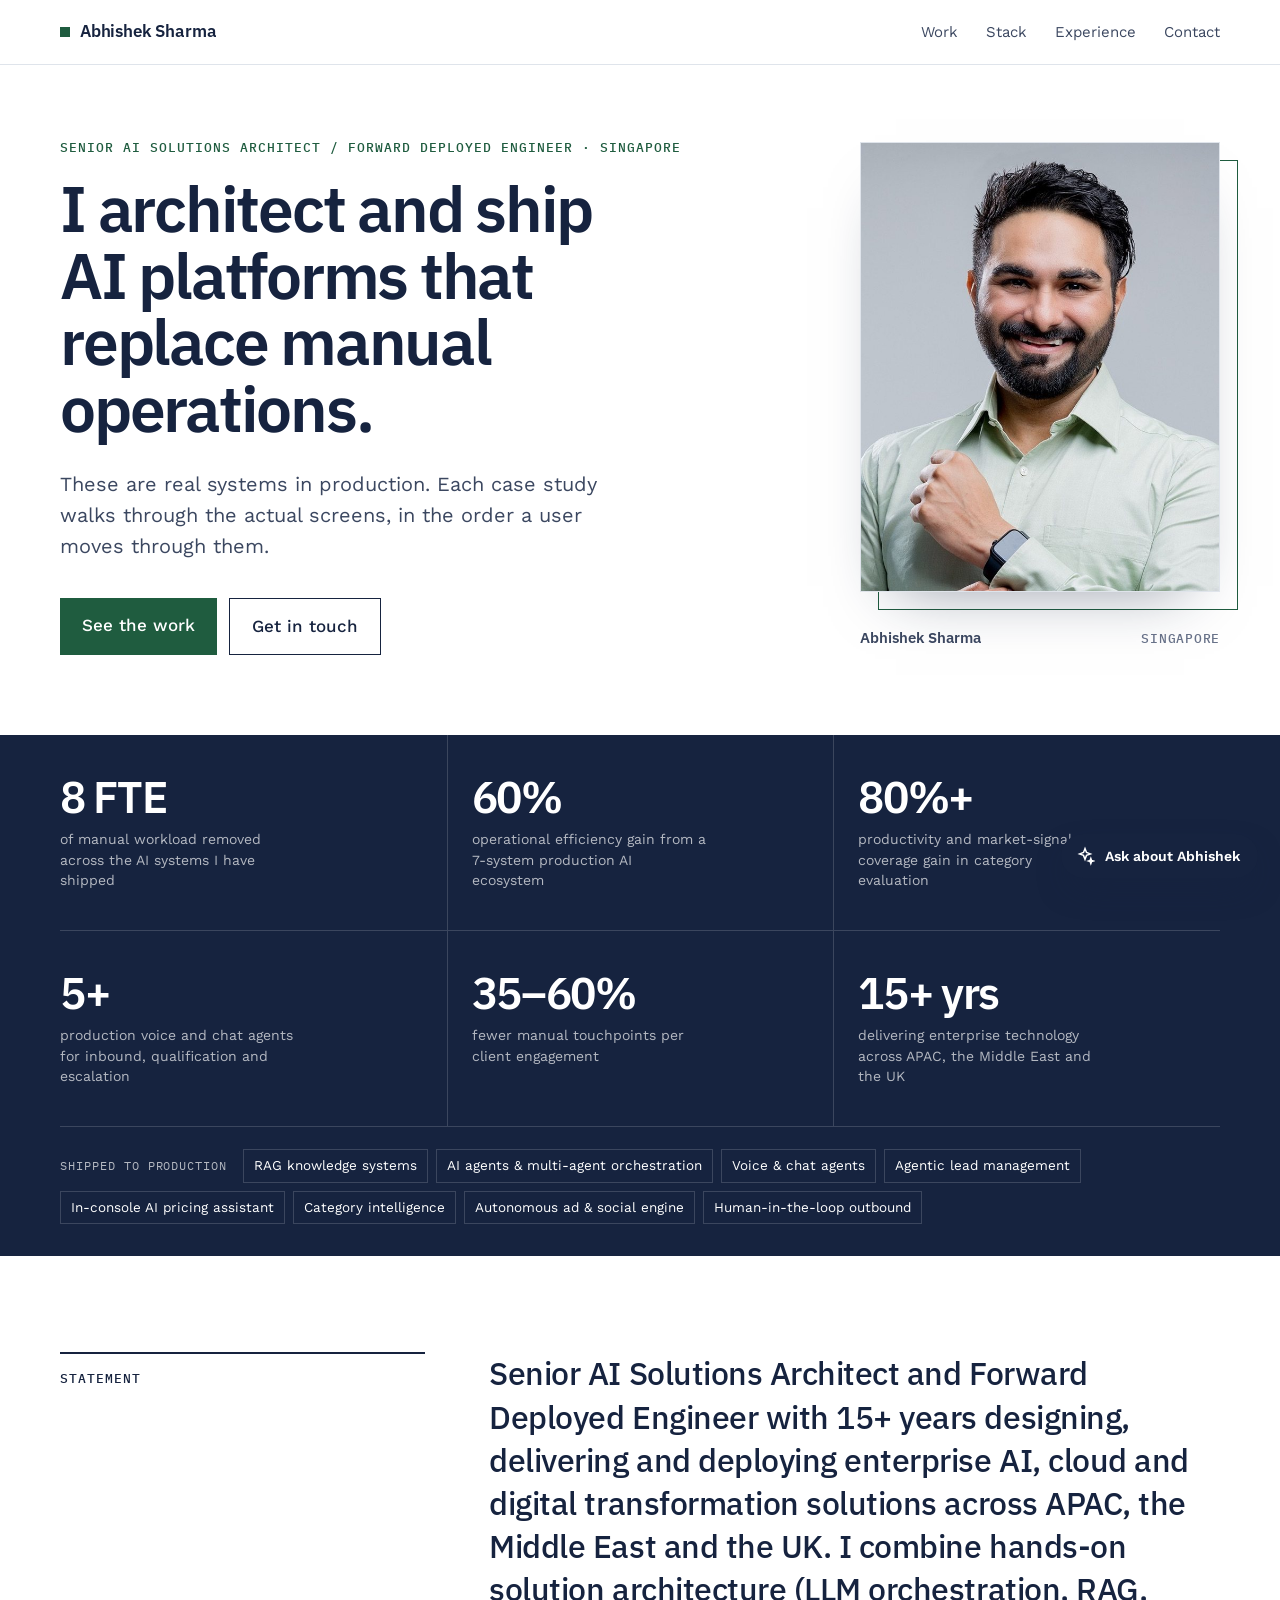
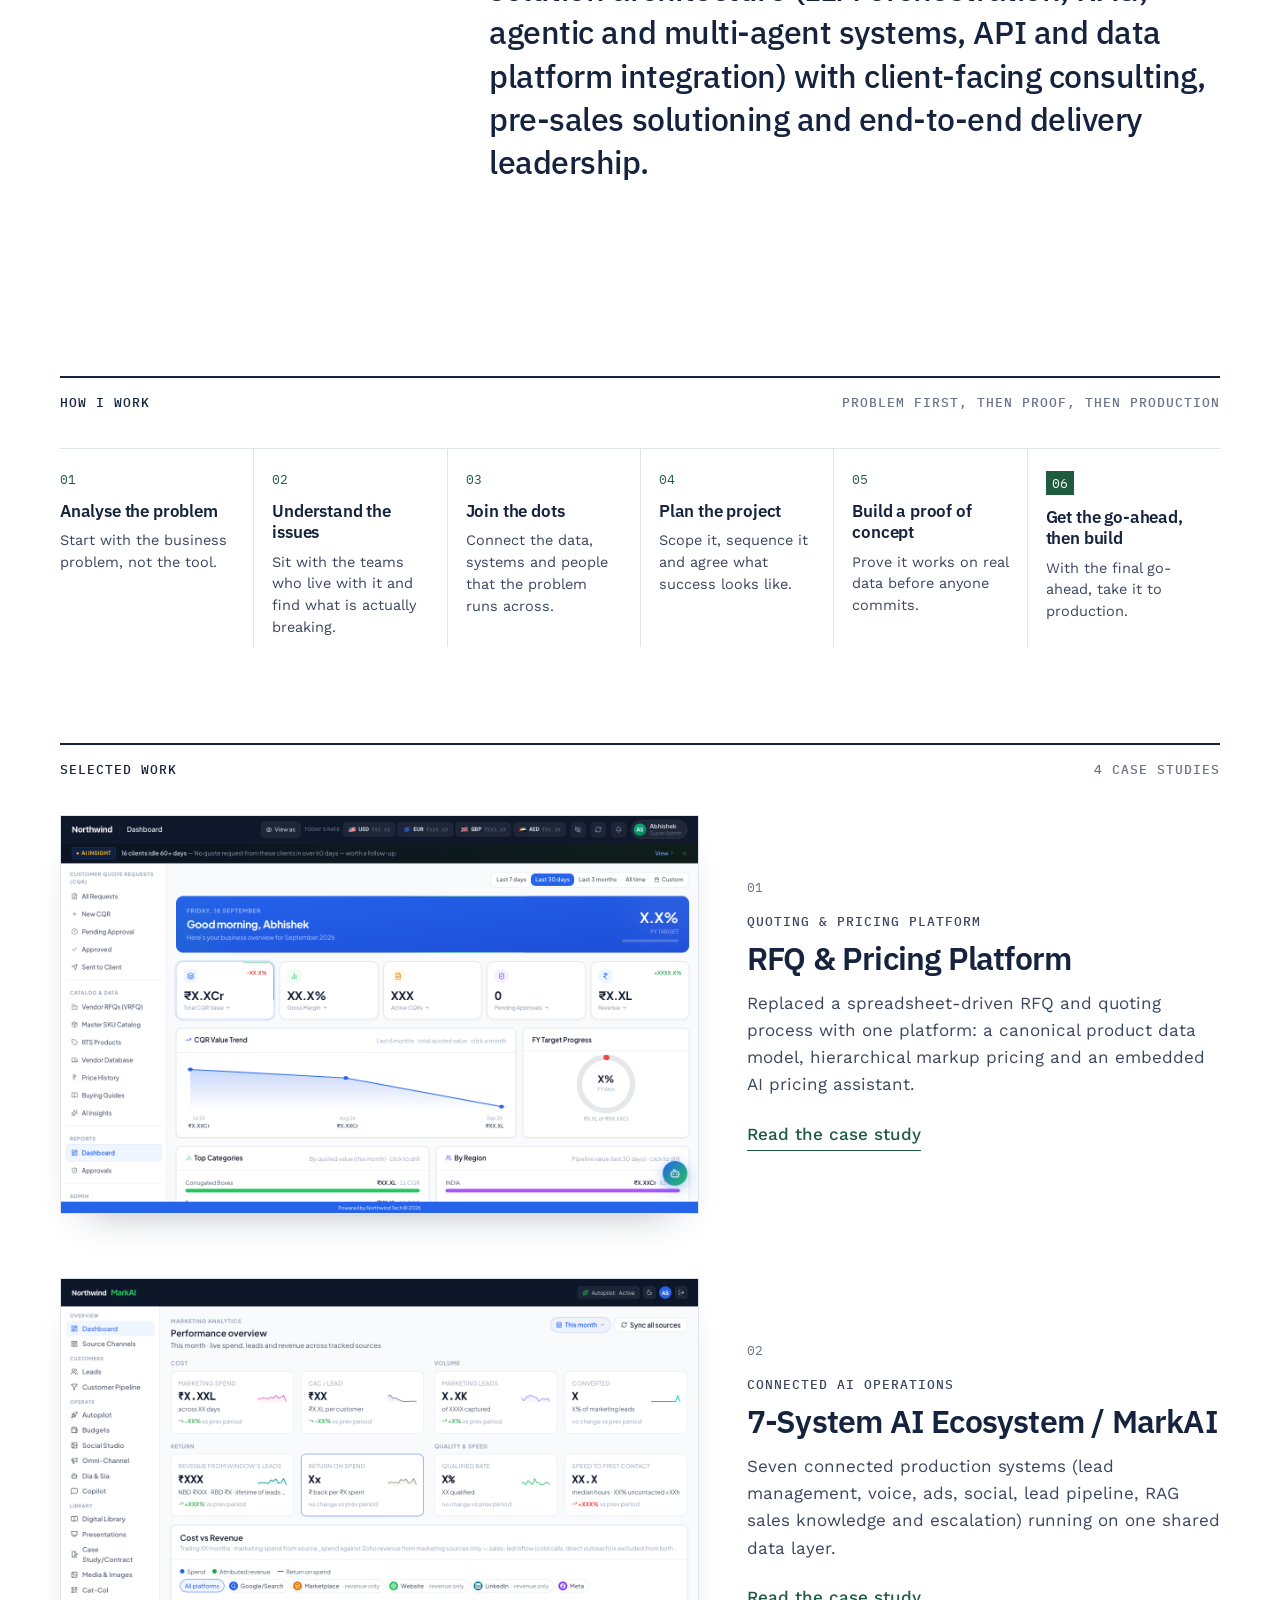
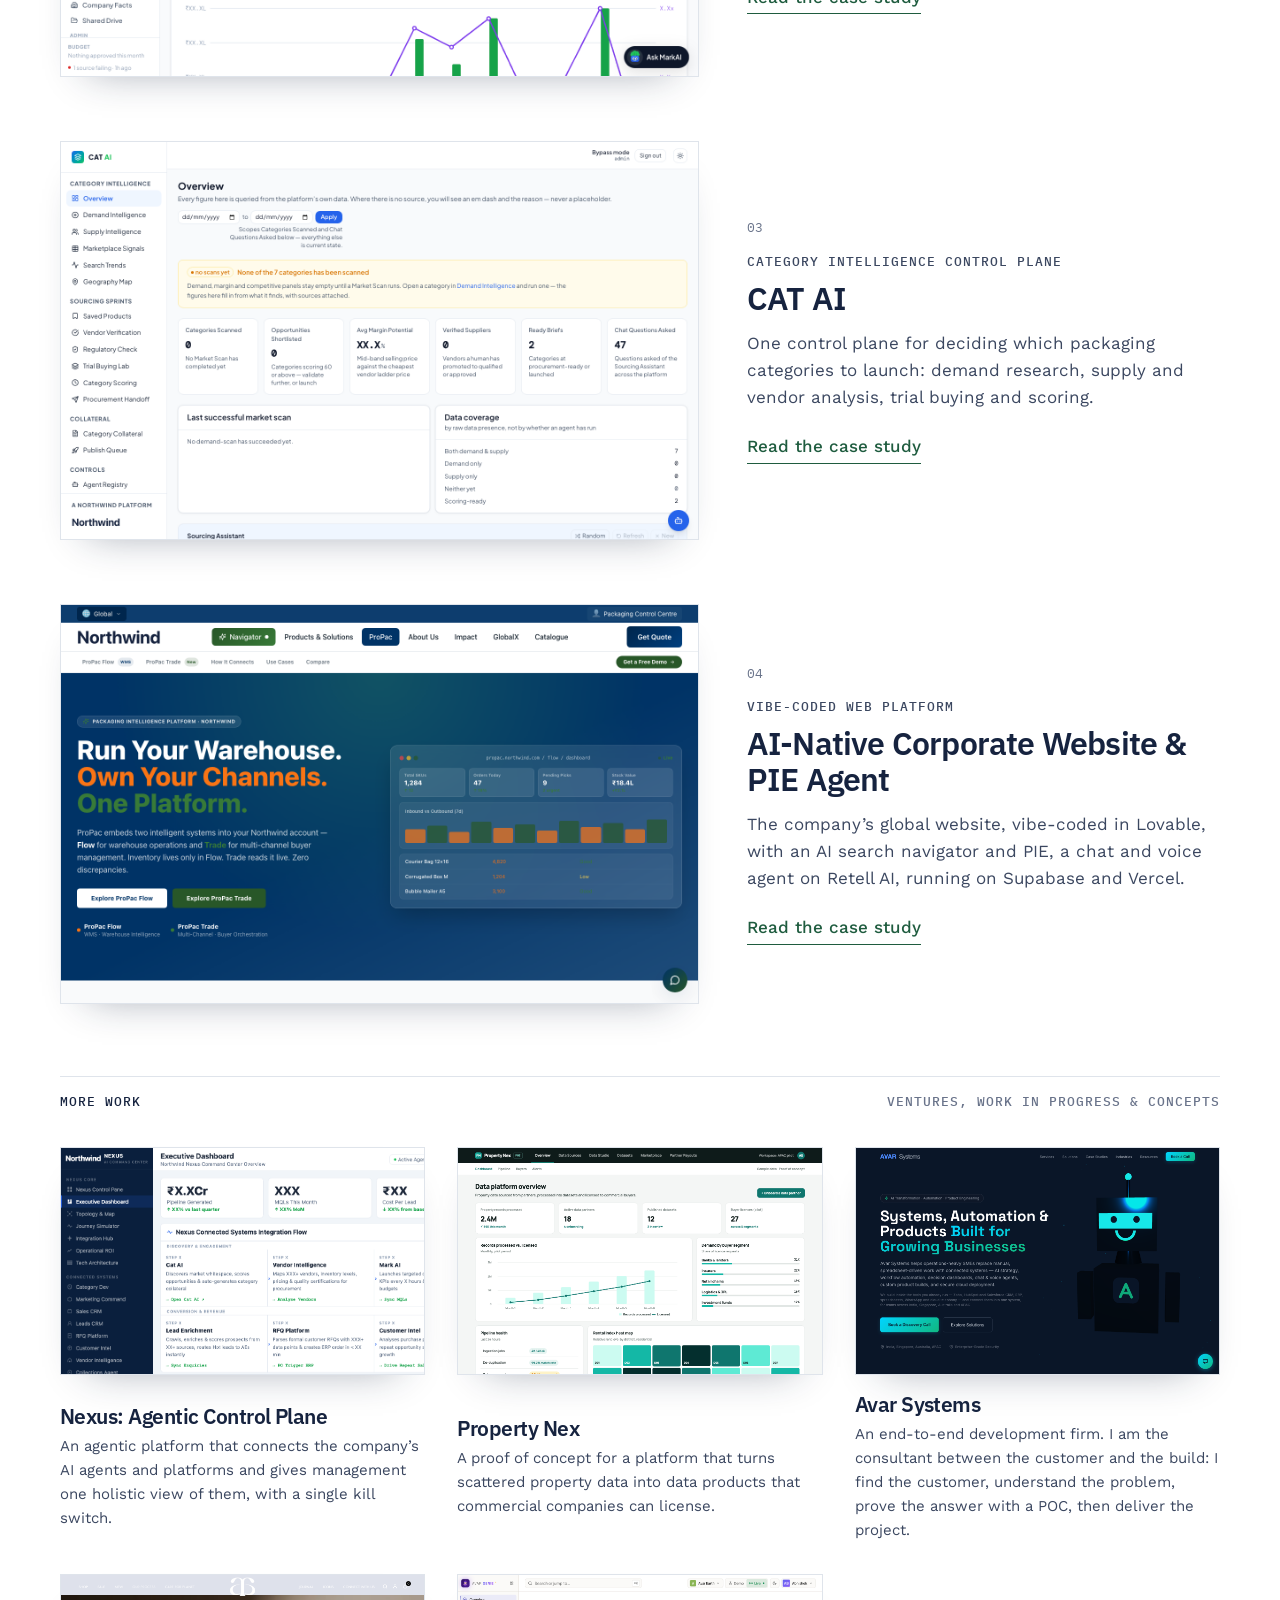
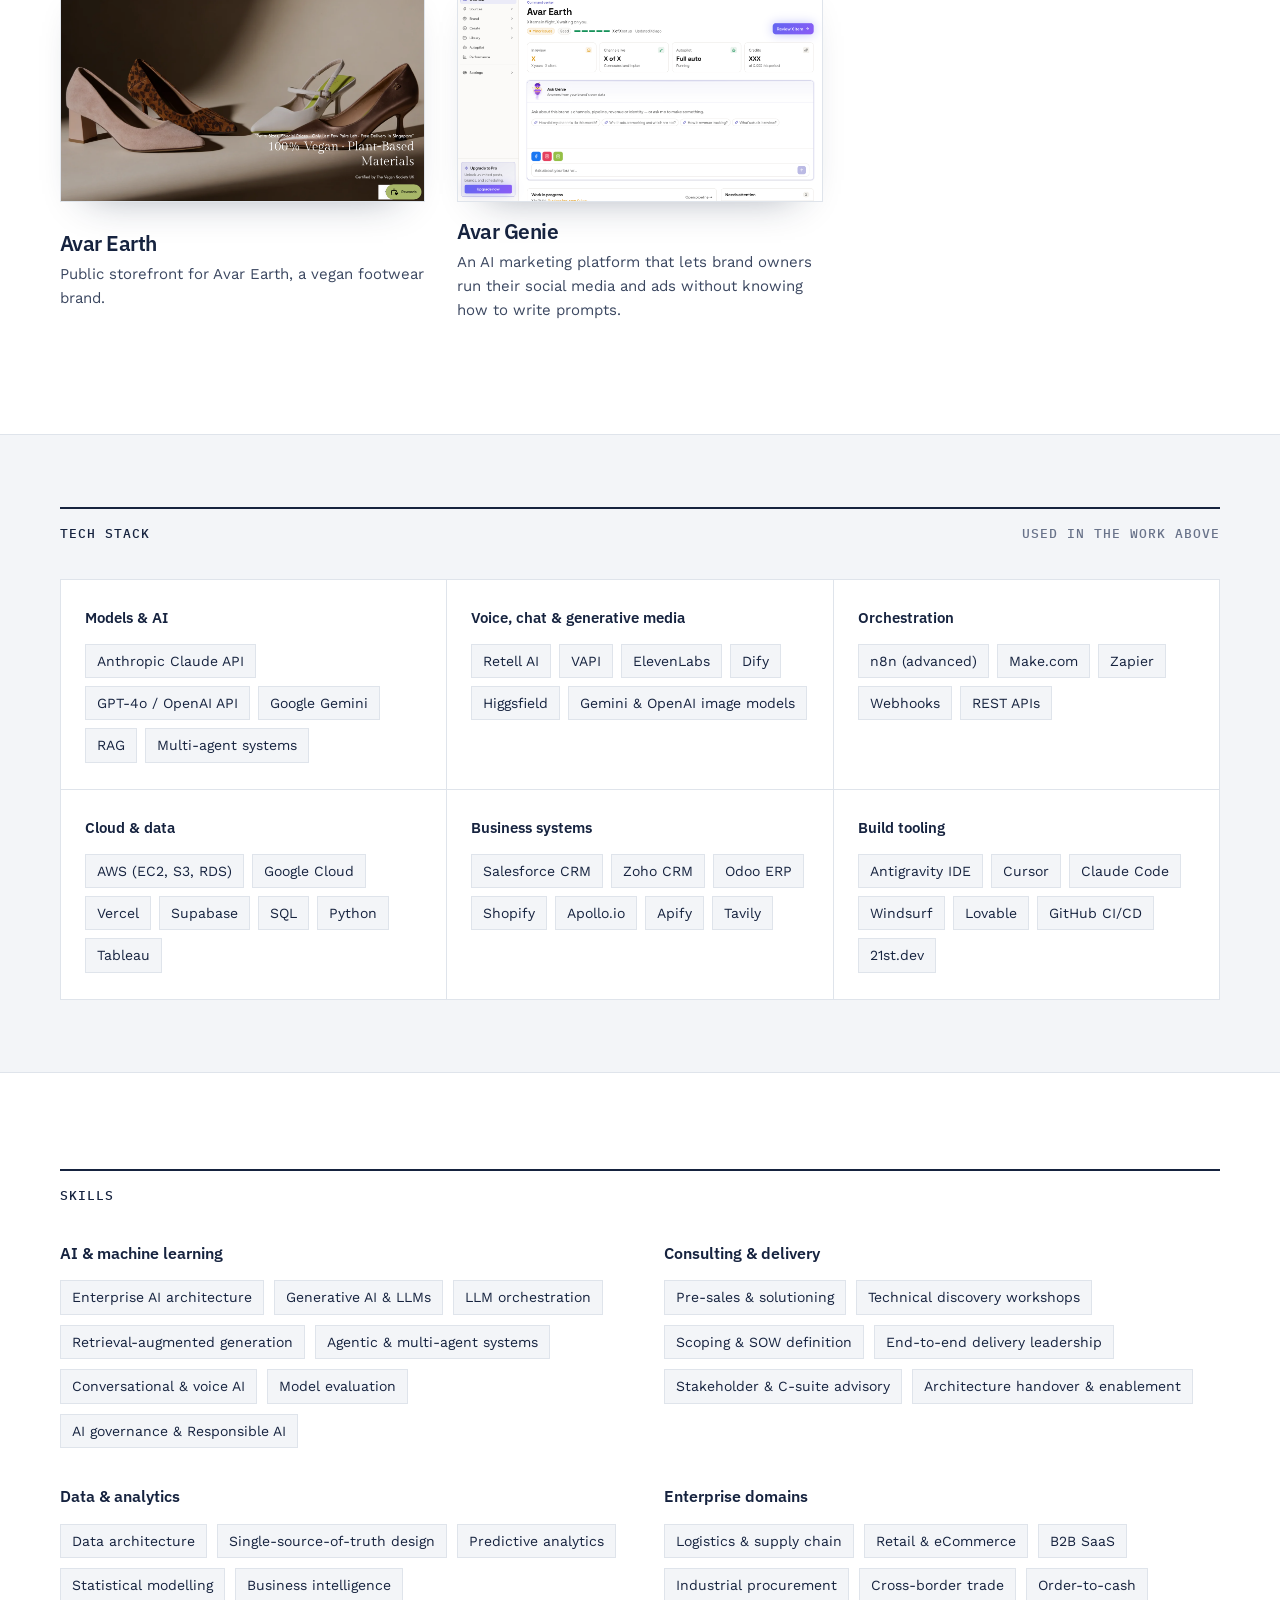
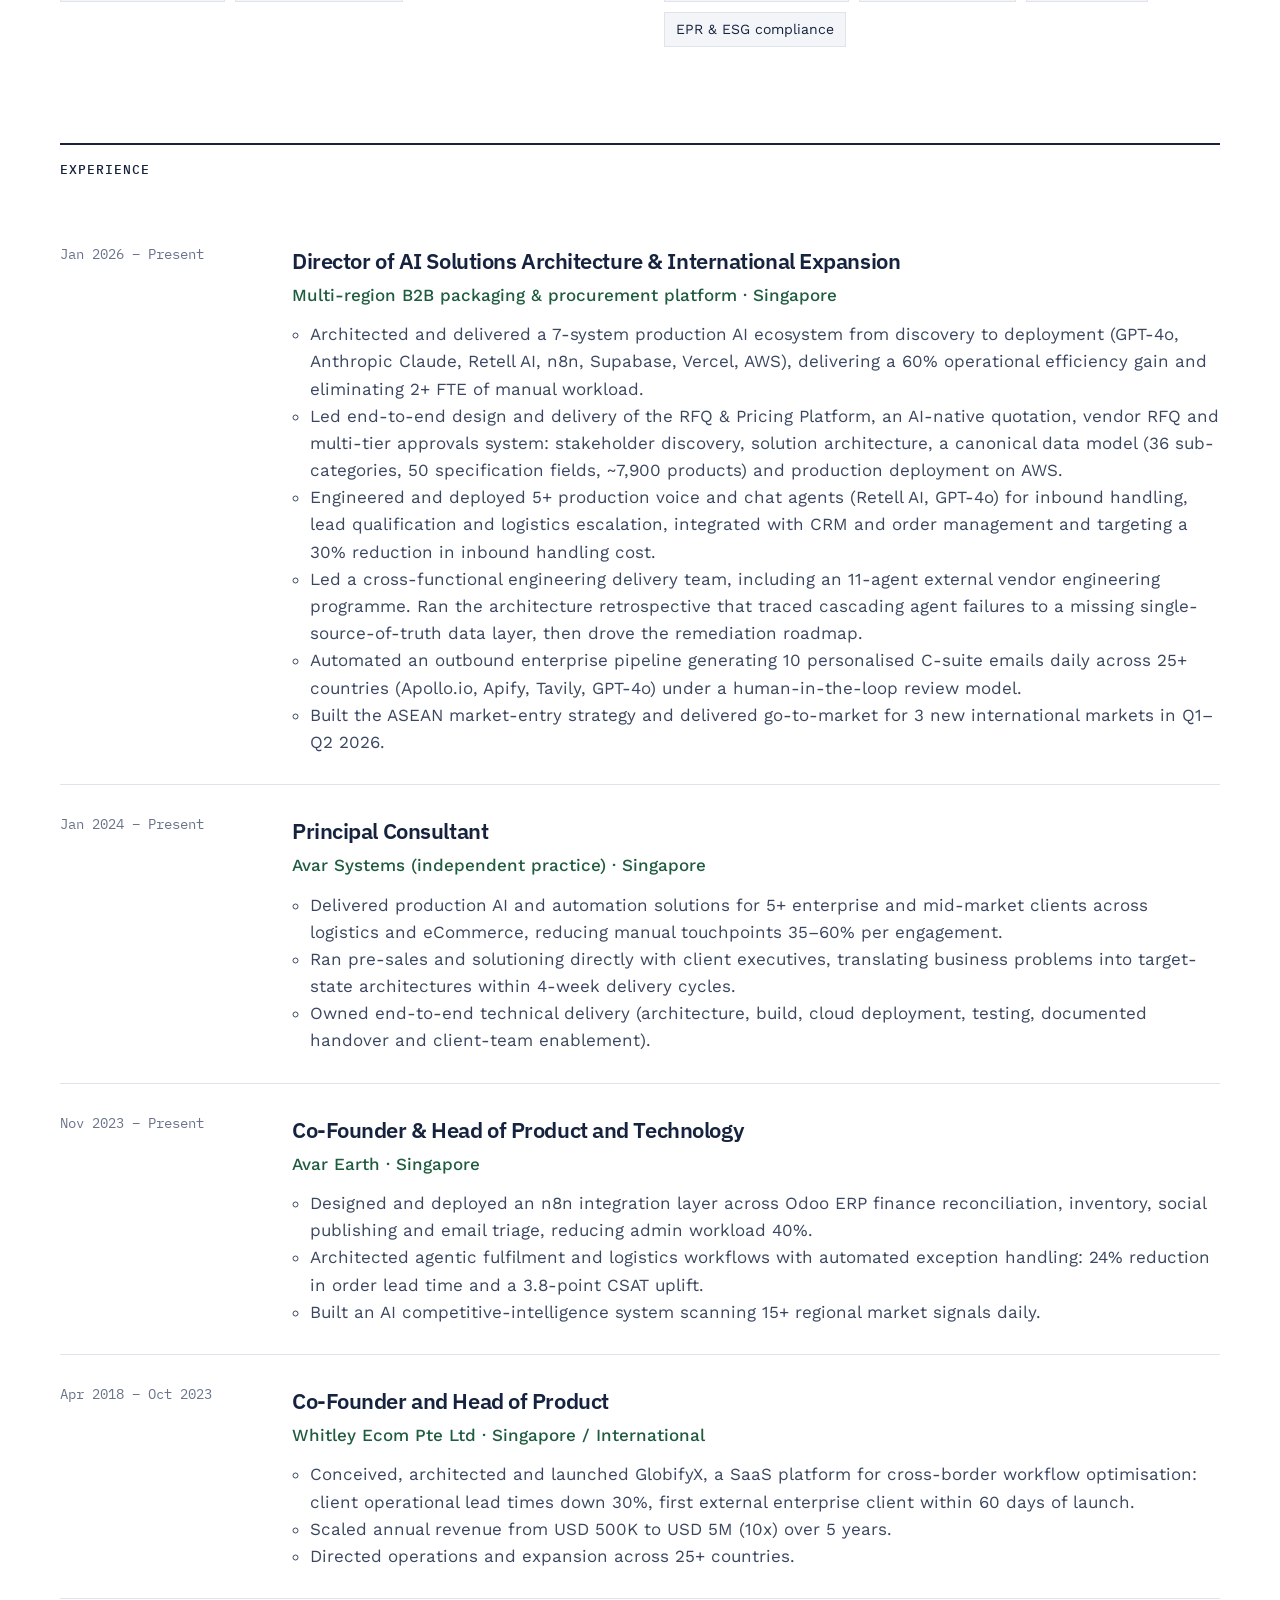
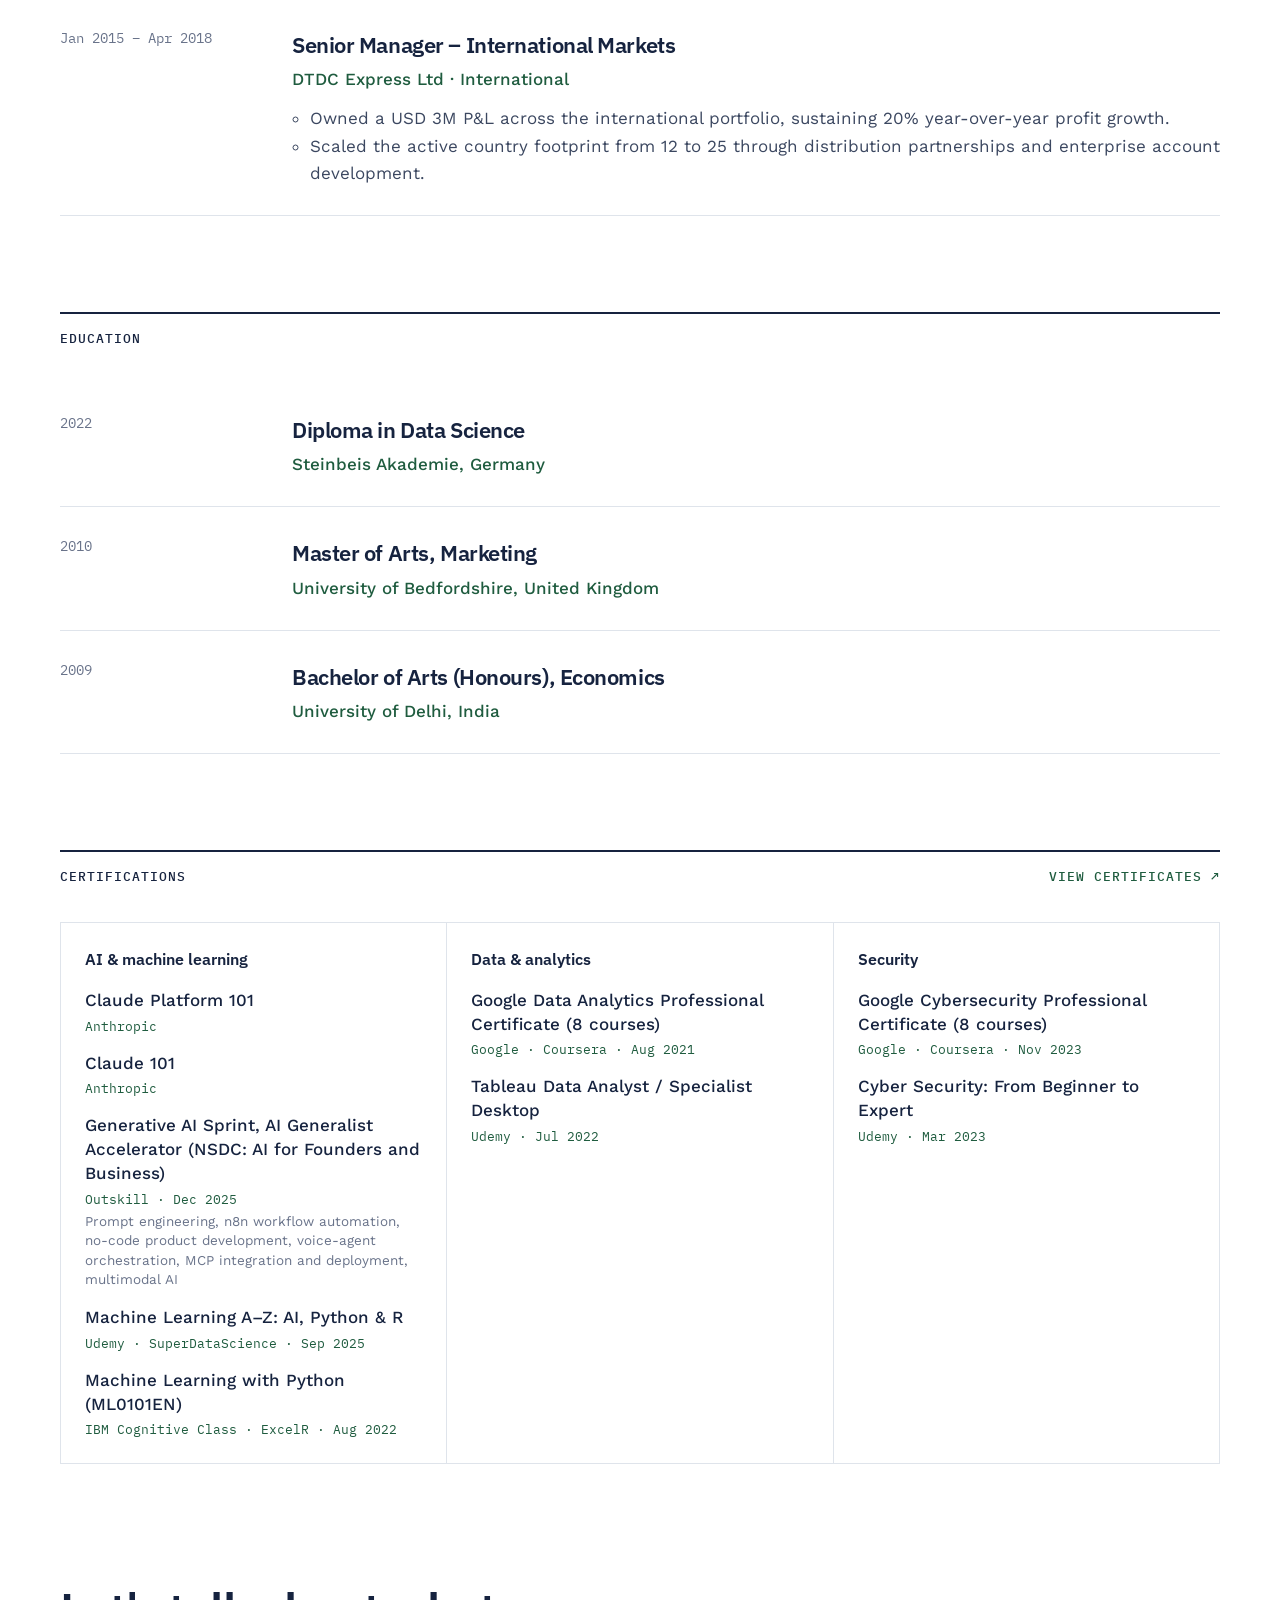
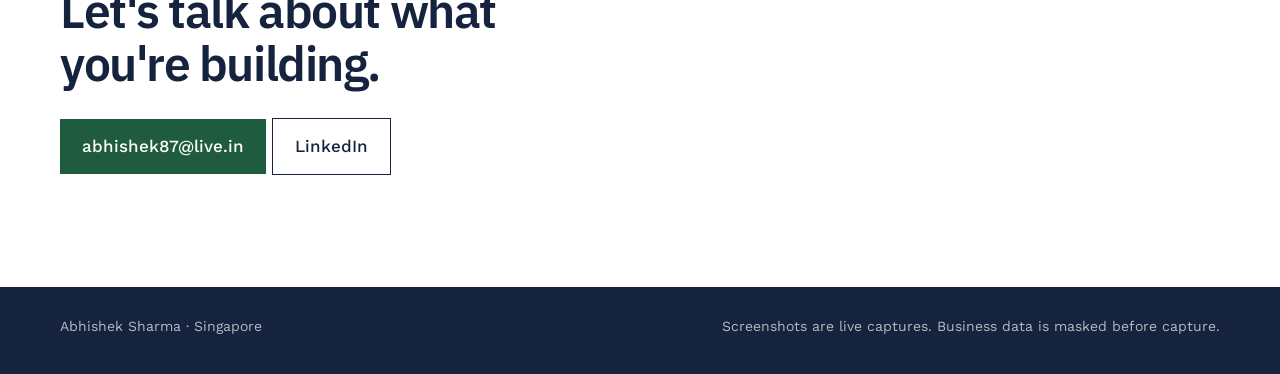
==== commit f9bf45b7: "Add portrait to the home hero Co-Authored-By: Claude Opus 5 <noreply@anthropic.com>" ====
--- a/index.html
+++ b/index.html
@@ -19,9 +19,11 @@
 
 <main>
 <section class="wrap hero">
-  <div><p class="kicker">Senior AI Solutions Architect / Forward Deployed Engineer · Singapore</p>
-  <h1>I architect and ship AI platforms that replace manual operations.</h1></div>
+  <div class="hero-text"><p class="kicker">Senior AI Solutions Architect / Forward Deployed Engineer · Singapore</p>
+  <h1>I architect and ship AI platforms that replace manual operations.</h1>
   <p class="lede">These are real systems in production. Each case study walks through the actual screens, in the order a user moves through them.</p>
+  <p class="hero-cta"><a class="btn" href="#work">See the work</a><a class="btn ghost" href="#contact">Get in touch</a></p></div>
+  <figure class="portrait"><div class="frame"><img src="img/abhishek-sharma.jpg" alt="Abhishek Sharma" width="675" height="900"></div><figcaption>Abhishek Sharma<span>Singapore</span></figcaption></figure>
 </section>
 <section class="metrics">
   <div class="wrap metrics-row">
--- a/style.css
+++ b/style.css
@@ -32,7 +32,7 @@
 /* Header / footer */
 .site-head-bar { position: sticky; top: 0; z-index: 10; background: rgba(255, 255, 255, 0.92); backdrop-filter: blur(8px); border-bottom: 1px solid var(--rule); }
 .site-head { display: flex; justify-content: space-between; align-items: center; height: 64px; }
-.mark { font-family: var(--head); font-size: 17px; text-decoration: none; font-weight: 600; letter-spacing: -0.01em; display: inline-flex; align-items: center; gap: 10px; }
+.mark { font-family: var(--head); font-size: 17px; text-decoration: none; font-weight: 600; letter-spacing: -0.01em; display: inline-flex; align-items: center; gap: 10px; white-space: nowrap; }
 .mark::before { content: ''; width: 10px; height: 10px; background: var(--accent); }
 .site-head nav { display: flex; gap: 28px; }
 .site-head nav a { text-decoration: none; font-size: 15px; color: var(--ink-2); }
@@ -50,9 +50,17 @@
 .pending { font-size: 15px; color: var(--ink-3); border: 1px dashed var(--ink-3); padding: 14px 18px; margin: 0; max-width: 60ch; background: var(--bg); }
 
 /* Home hero */
-.hero { padding: 112px 0 96px; display: grid; grid-template-columns: 1.4fr 1fr; gap: 64px; align-items: end; }
-.hero h1 { font-size: clamp(40px, 5.6vw, 68px); line-height: 1.04; max-width: 16ch; font-weight: 600; letter-spacing: -0.035em; }
-.hero .lede { margin: 0; }
+.hero { padding: 72px 0 80px; display: grid; grid-template-columns: 1fr 360px; gap: 80px; align-items: center; }
+.hero h1 { font-size: clamp(40px, 5.2vw, 64px); line-height: 1.04; max-width: 15ch; font-weight: 600; letter-spacing: -0.035em; }
+.hero .lede { margin: 28px 0 0; }
+.hero-cta { display: flex; flex-wrap: wrap; gap: 12px; margin: 36px 0 0; }
+.portrait { margin: 0; position: relative; isolation: isolate; }
+.portrait img { width: 100%; height: auto; aspect-ratio: 4 / 5; object-fit: cover; object-position: 50% 20%; background: var(--surface); border: 1px solid var(--rule); box-shadow: 0 30px 60px -36px rgba(22, 35, 63, 0.5); }
+.portrait .frame { position: relative; isolation: isolate; }
+.portrait .frame::before { content: ''; position: absolute; inset: 18px -18px -18px 18px; border: 1px solid var(--accent); z-index: -1; }
+.portrait img { display: block; }
+.portrait figcaption { display: flex; justify-content: space-between; margin-top: 34px; font-family: var(--head); font-weight: 600; font-size: 15px; }
+.portrait figcaption span { font-family: var(--mono); font-weight: 500; font-size: 12.5px; color: var(--ink-3); letter-spacing: 0.06em; text-transform: uppercase; }
 
 /* Metrics bar */
 .metrics { background: var(--ink); color: var(--on-dark); }
@@ -181,7 +189,13 @@
 @media (max-width: 860px) {
   body { font-size: 16px; }
   .site-head nav { gap: 16px; }
-  .hero { padding: 64px 0 56px; grid-template-columns: 1fr; gap: 24px; }
+  .hero { padding: 48px 0 56px; grid-template-columns: 1fr; gap: 40px; }
+  .portrait { order: -1; max-width: 220px; }
+  .portrait .frame::before { inset: 10px -10px -10px 10px; }
+  .portrait figcaption { display: none; }
+  .site-head nav { gap: 12px; }
+  .site-head nav a { font-size: 13.5px; }
+  .site-head nav a[href$="#stack"] { display: none; }
   .metrics-row { grid-template-columns: 1fr 1fr; }
   .metrics-row .metric:nth-child(n+3) { border-top: 1px solid var(--on-dark-rule); }
   .metric { padding: 24px 12px 24px 0; }
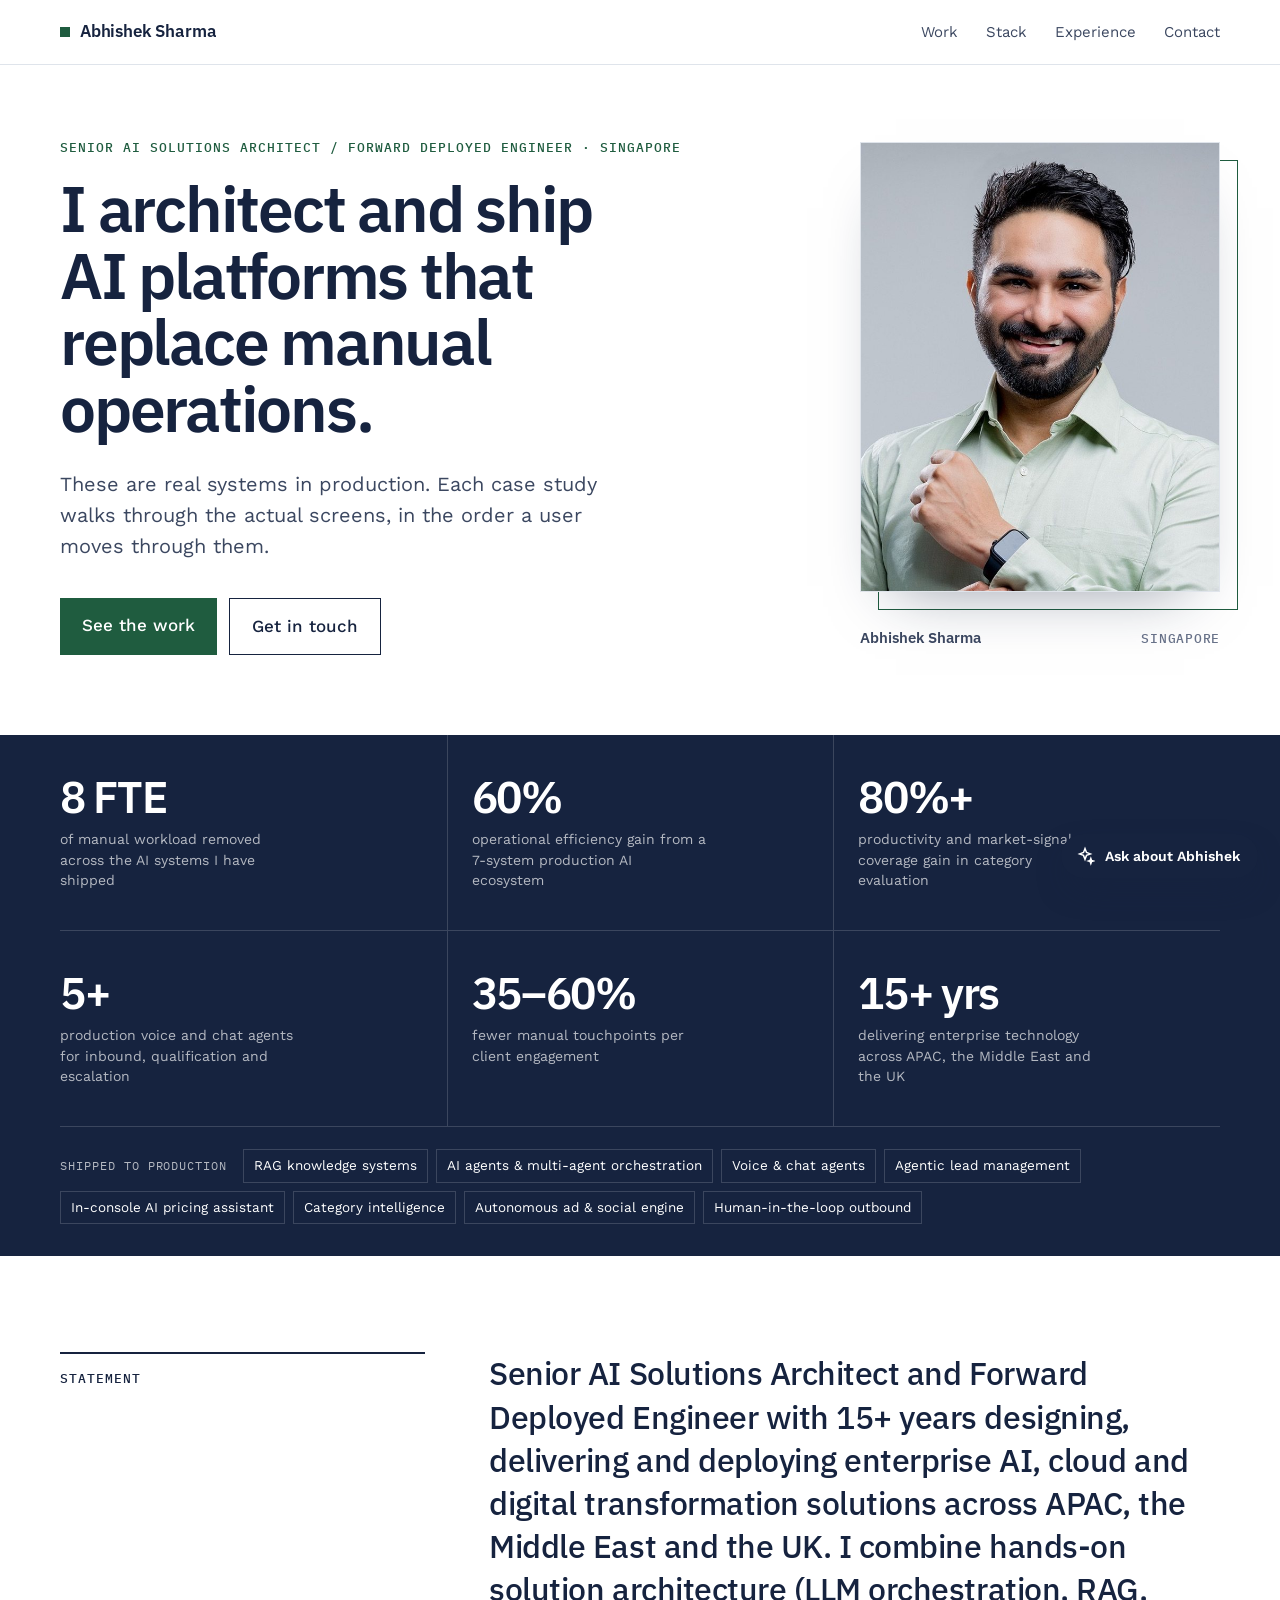
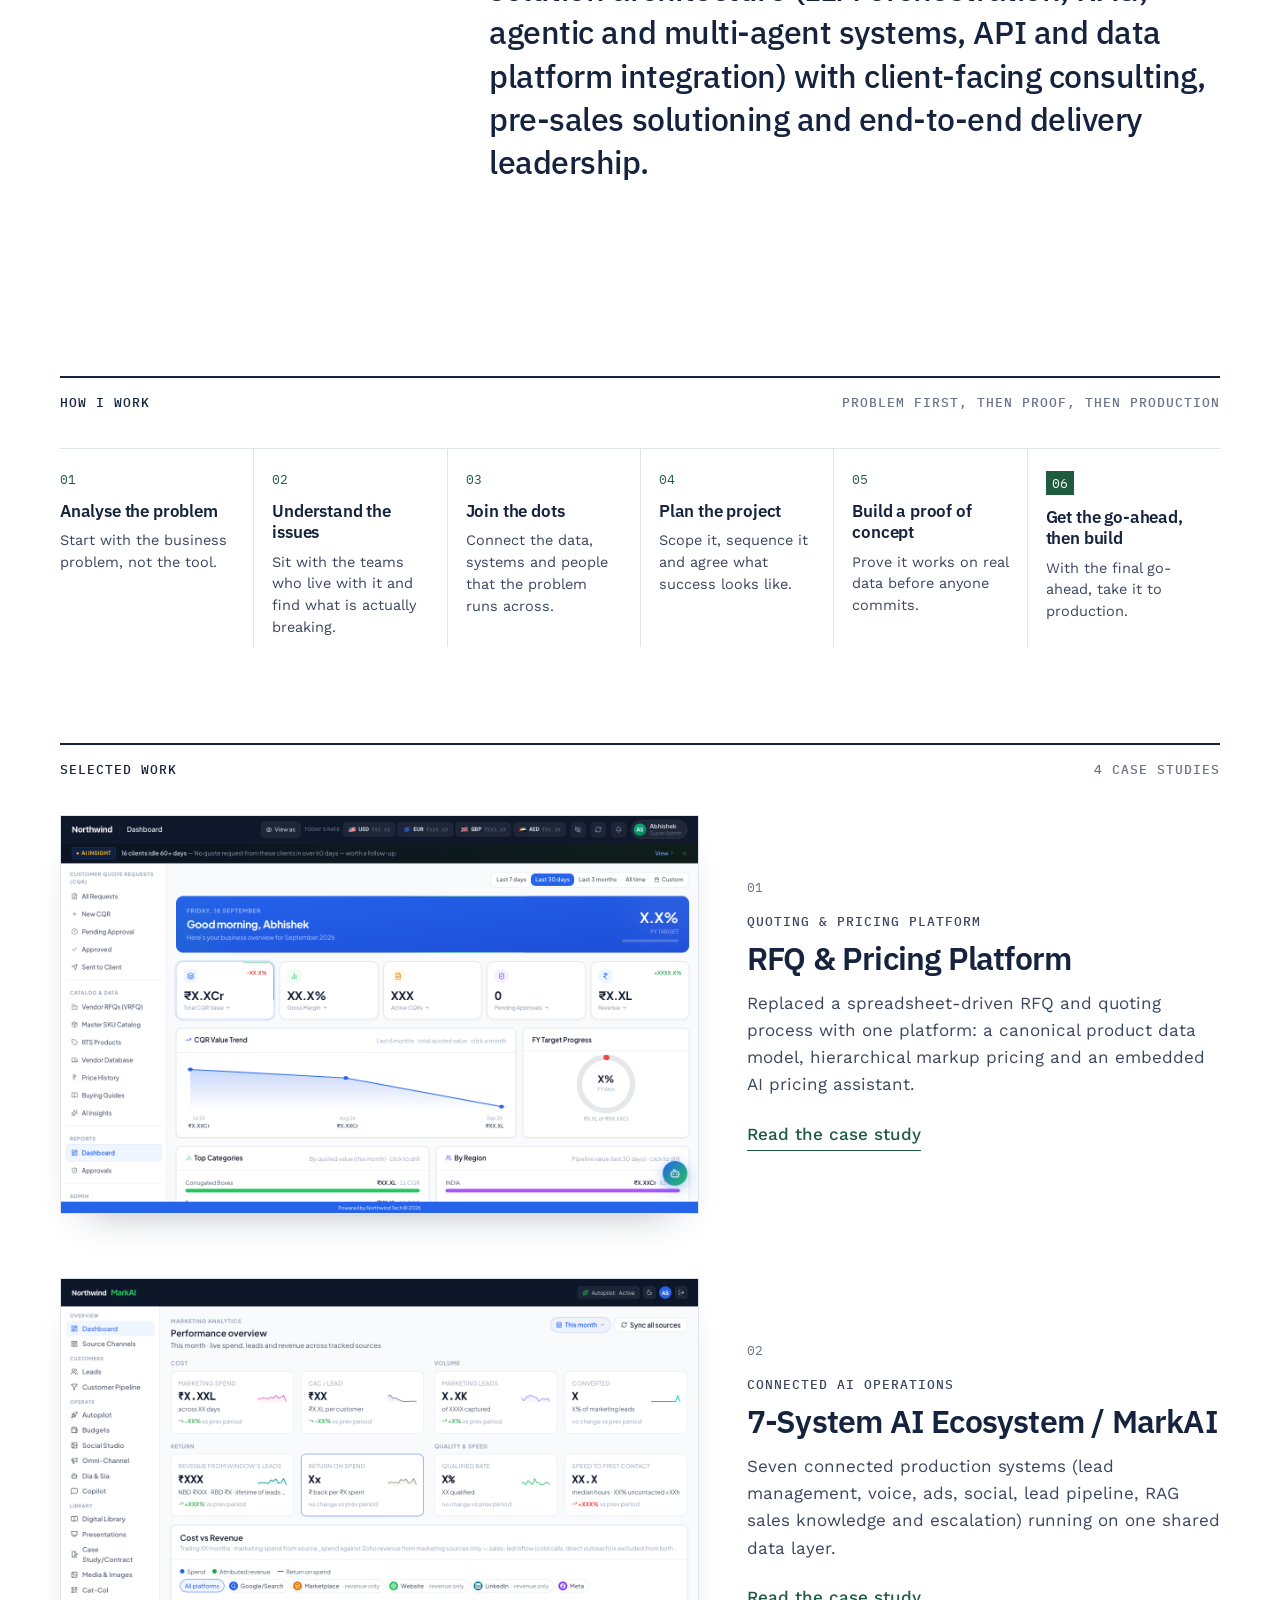
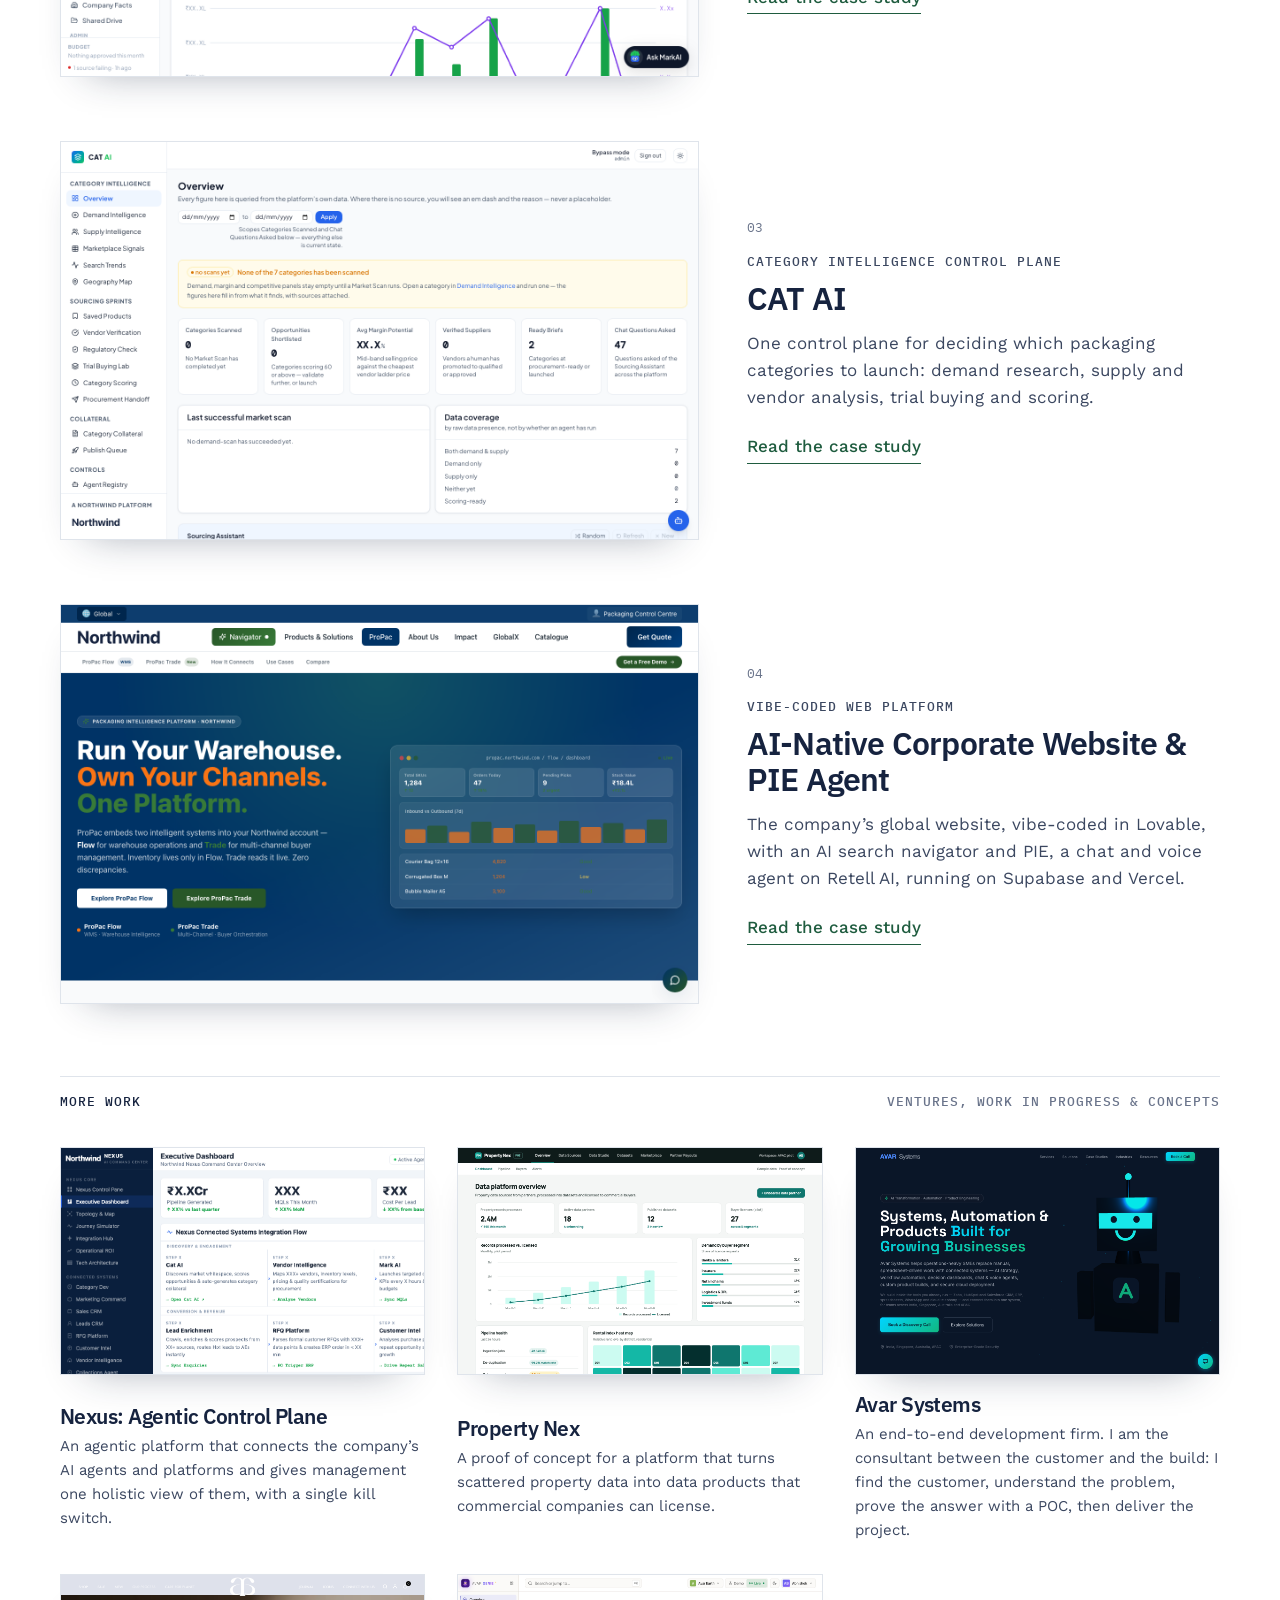
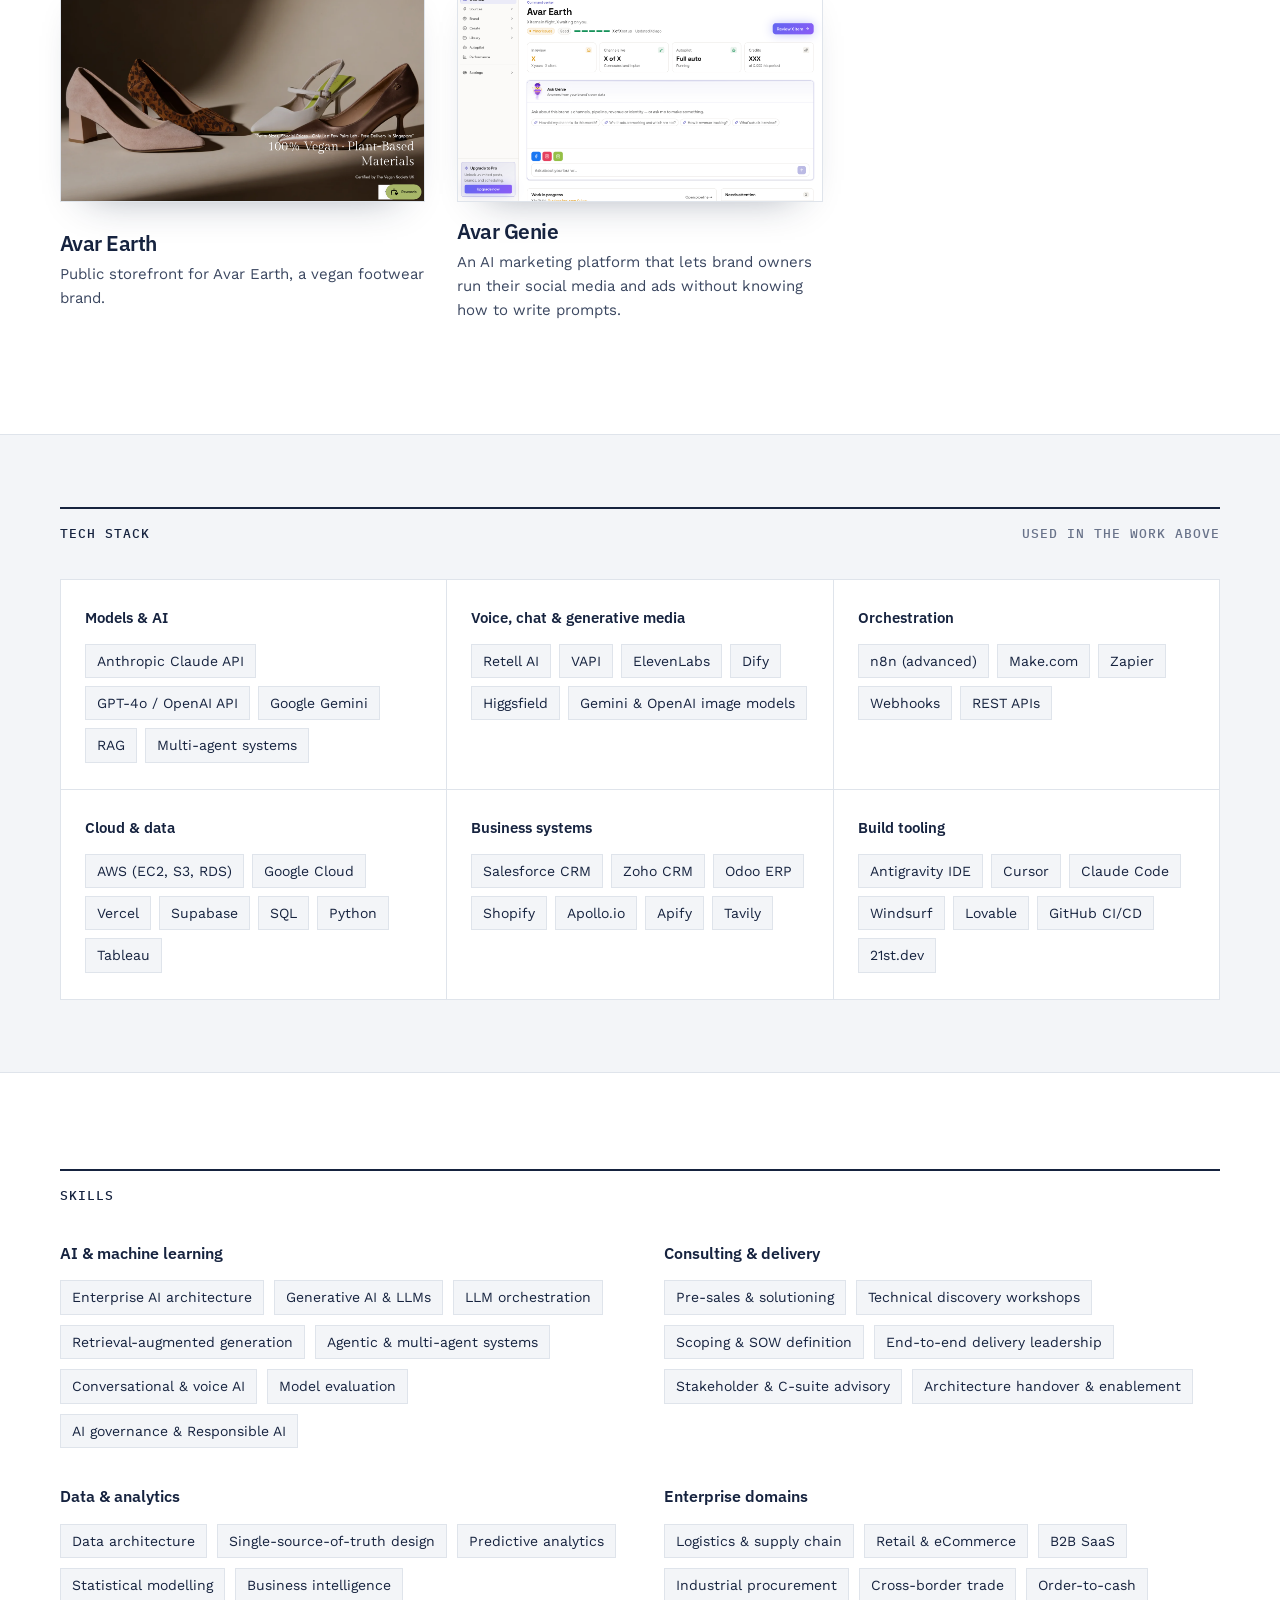
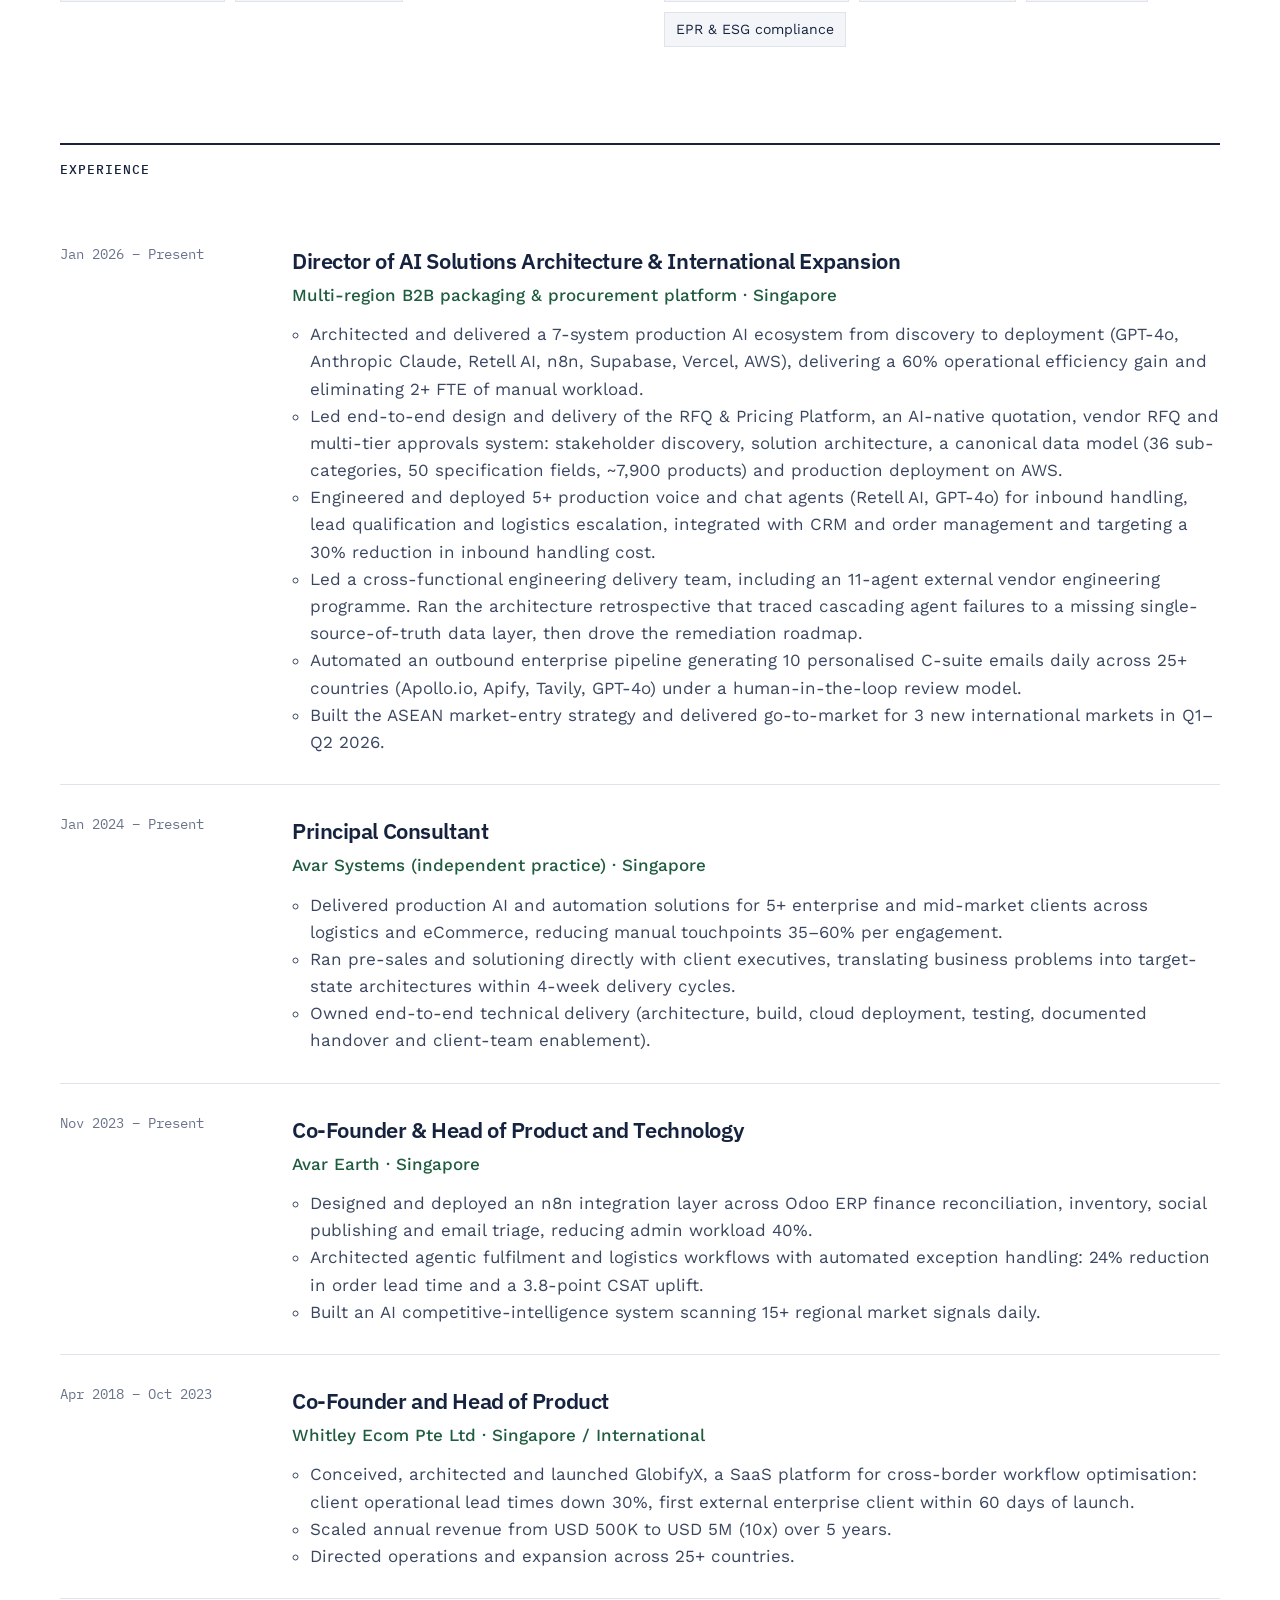
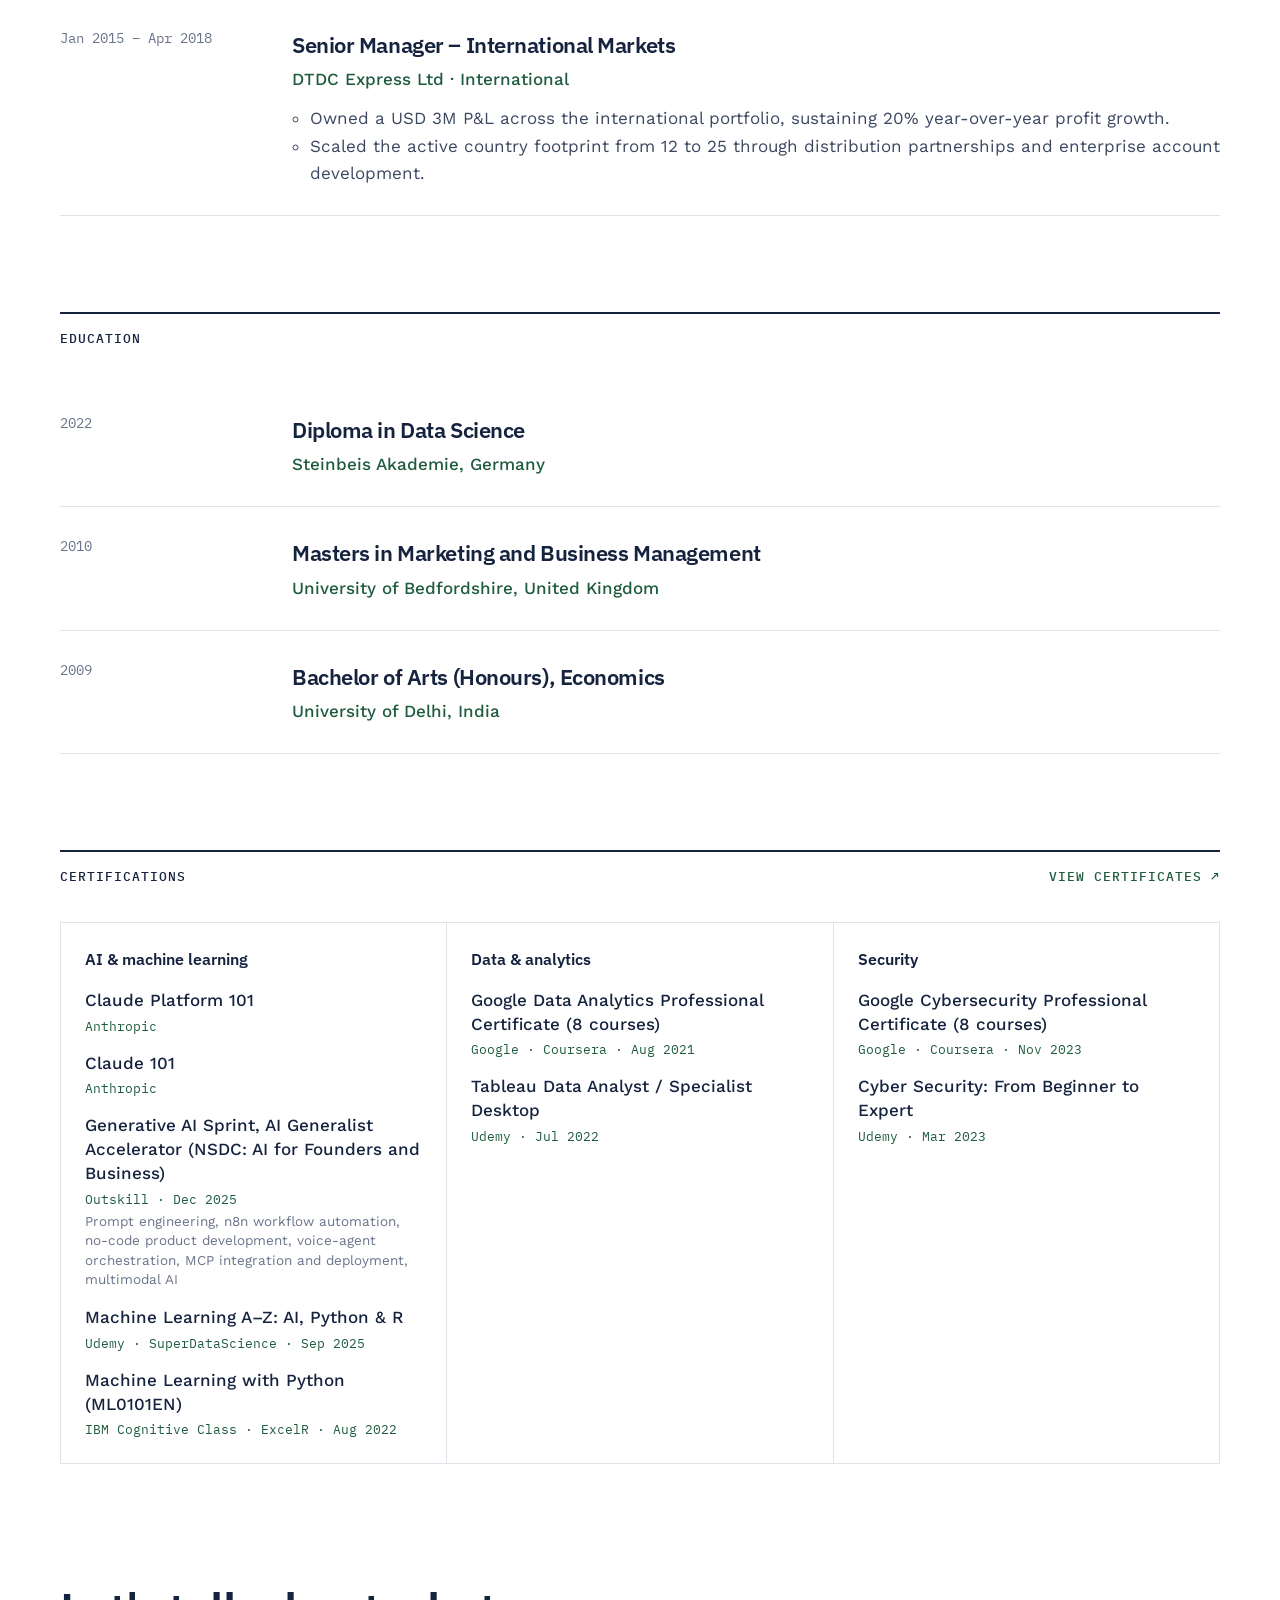
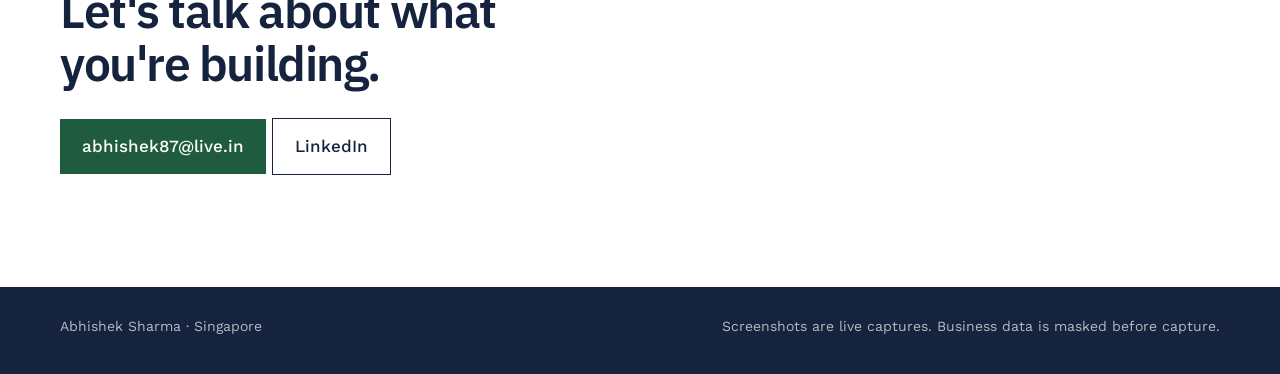
==== commit 979ccf5a: "Update index.html" ====
--- a/index.html
+++ b/index.html
@@ -113,7 +113,7 @@
 </section>
 <section class="wrap two-col" id="education">
   <div class="section-label"><span>Education</span></div>
-  <ol class="timeline"><li><span class="when">2022</span><div><h3>Diploma in Data Science</h3><p class="org">Steinbeis Akademie, Germany</p></div></li><li><span class="when">2010</span><div><h3>Master of Arts, Marketing</h3><p class="org">University of Bedfordshire, United Kingdom</p></div></li><li><span class="when">2009</span><div><h3>Bachelor of Arts (Honours), Economics</h3><p class="org">University of Delhi, India</p></div></li></ol>
+  <ol class="timeline"><li><span class="when">2022</span><div><h3>Diploma in Data Science</h3><p class="org">Steinbeis Akademie, Germany</p></div></li><li><span class="when">2010</span><div><h3>Masters in Marketing and Business Management</h3><p class="org">University of Bedfordshire, United Kingdom</p></div></li><li><span class="when">2009</span><div><h3>Bachelor of Arts (Honours), Economics</h3><p class="org">University of Delhi, India</p></div></li></ol>
 
 </section>
 <section class="wrap" id="certifications">
@@ -131,4 +131,4 @@
 </main>
 <div class="site-foot-bar"><footer class="site-foot wrap"><span>Abhishek Sharma · Singapore</span><span>Screenshots are live captures. Business data is masked before capture.</span></footer></div>
 </body>
-</html>+</html>
